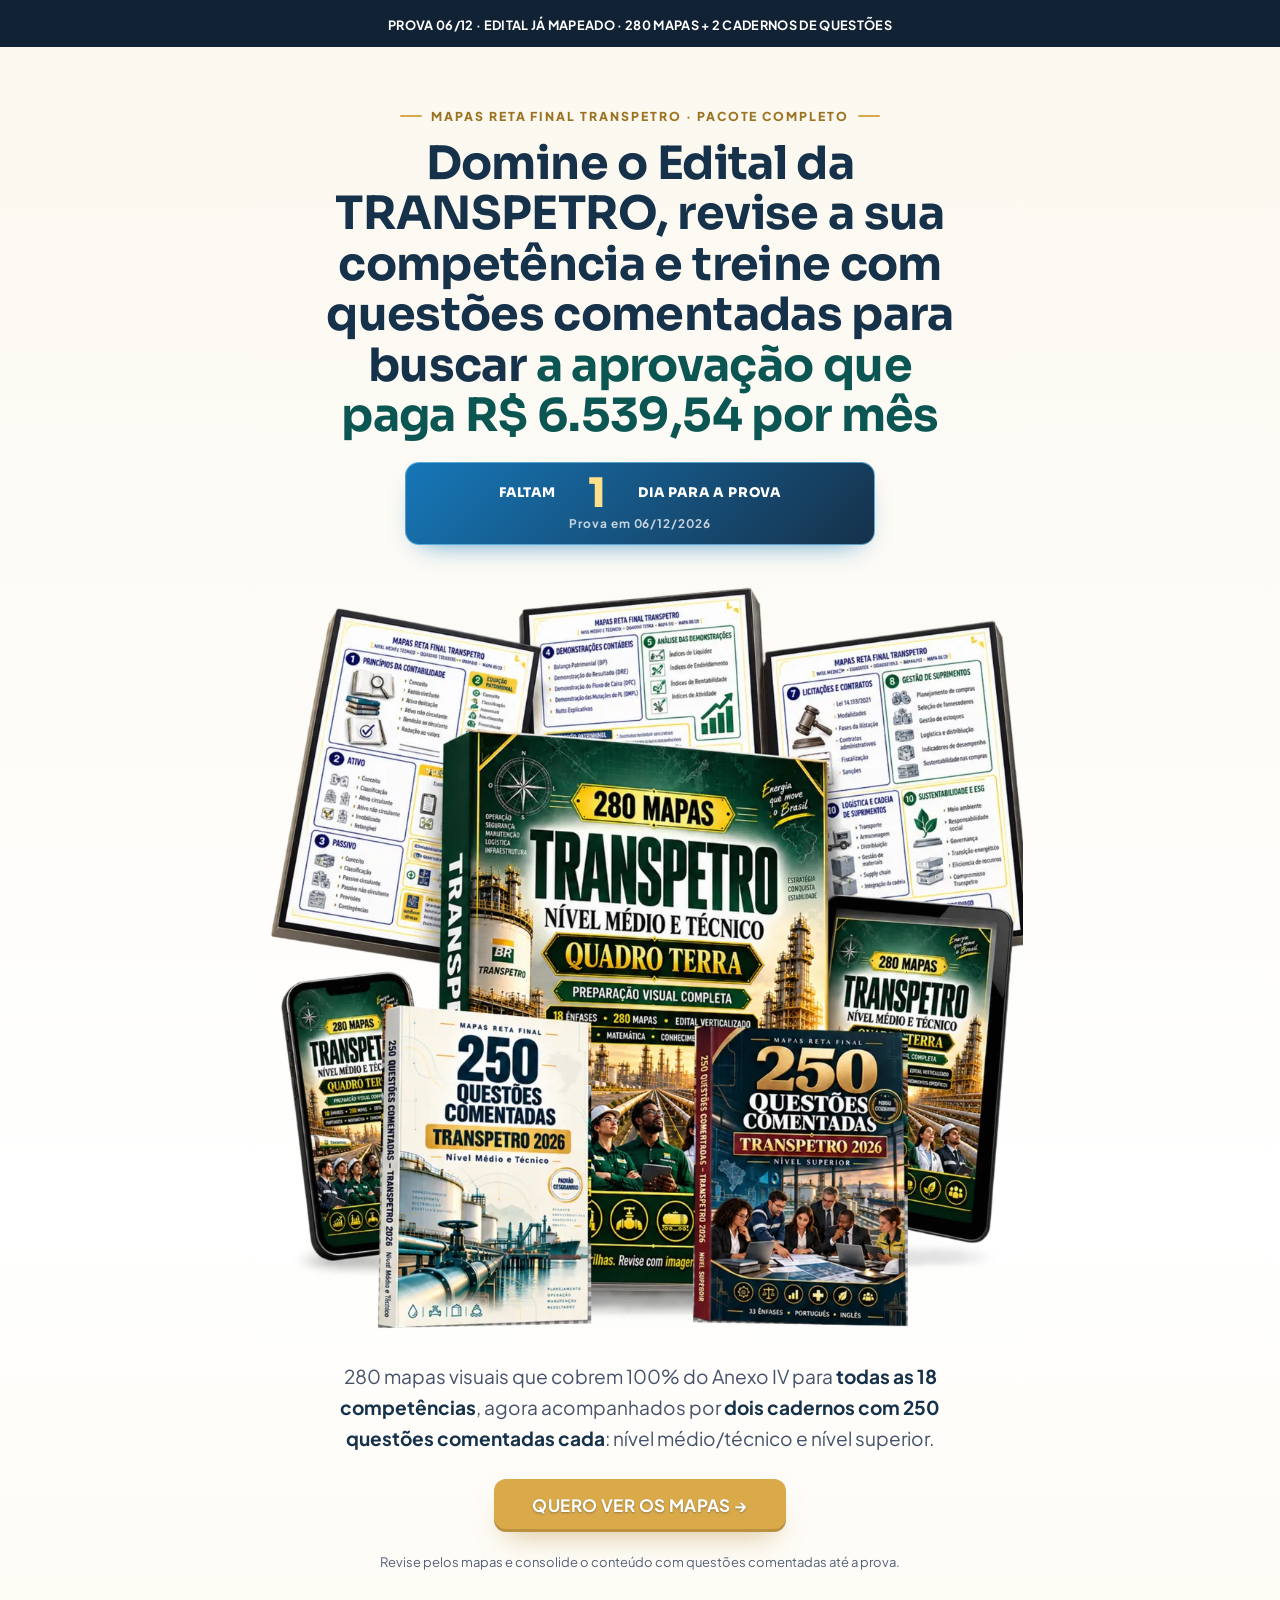
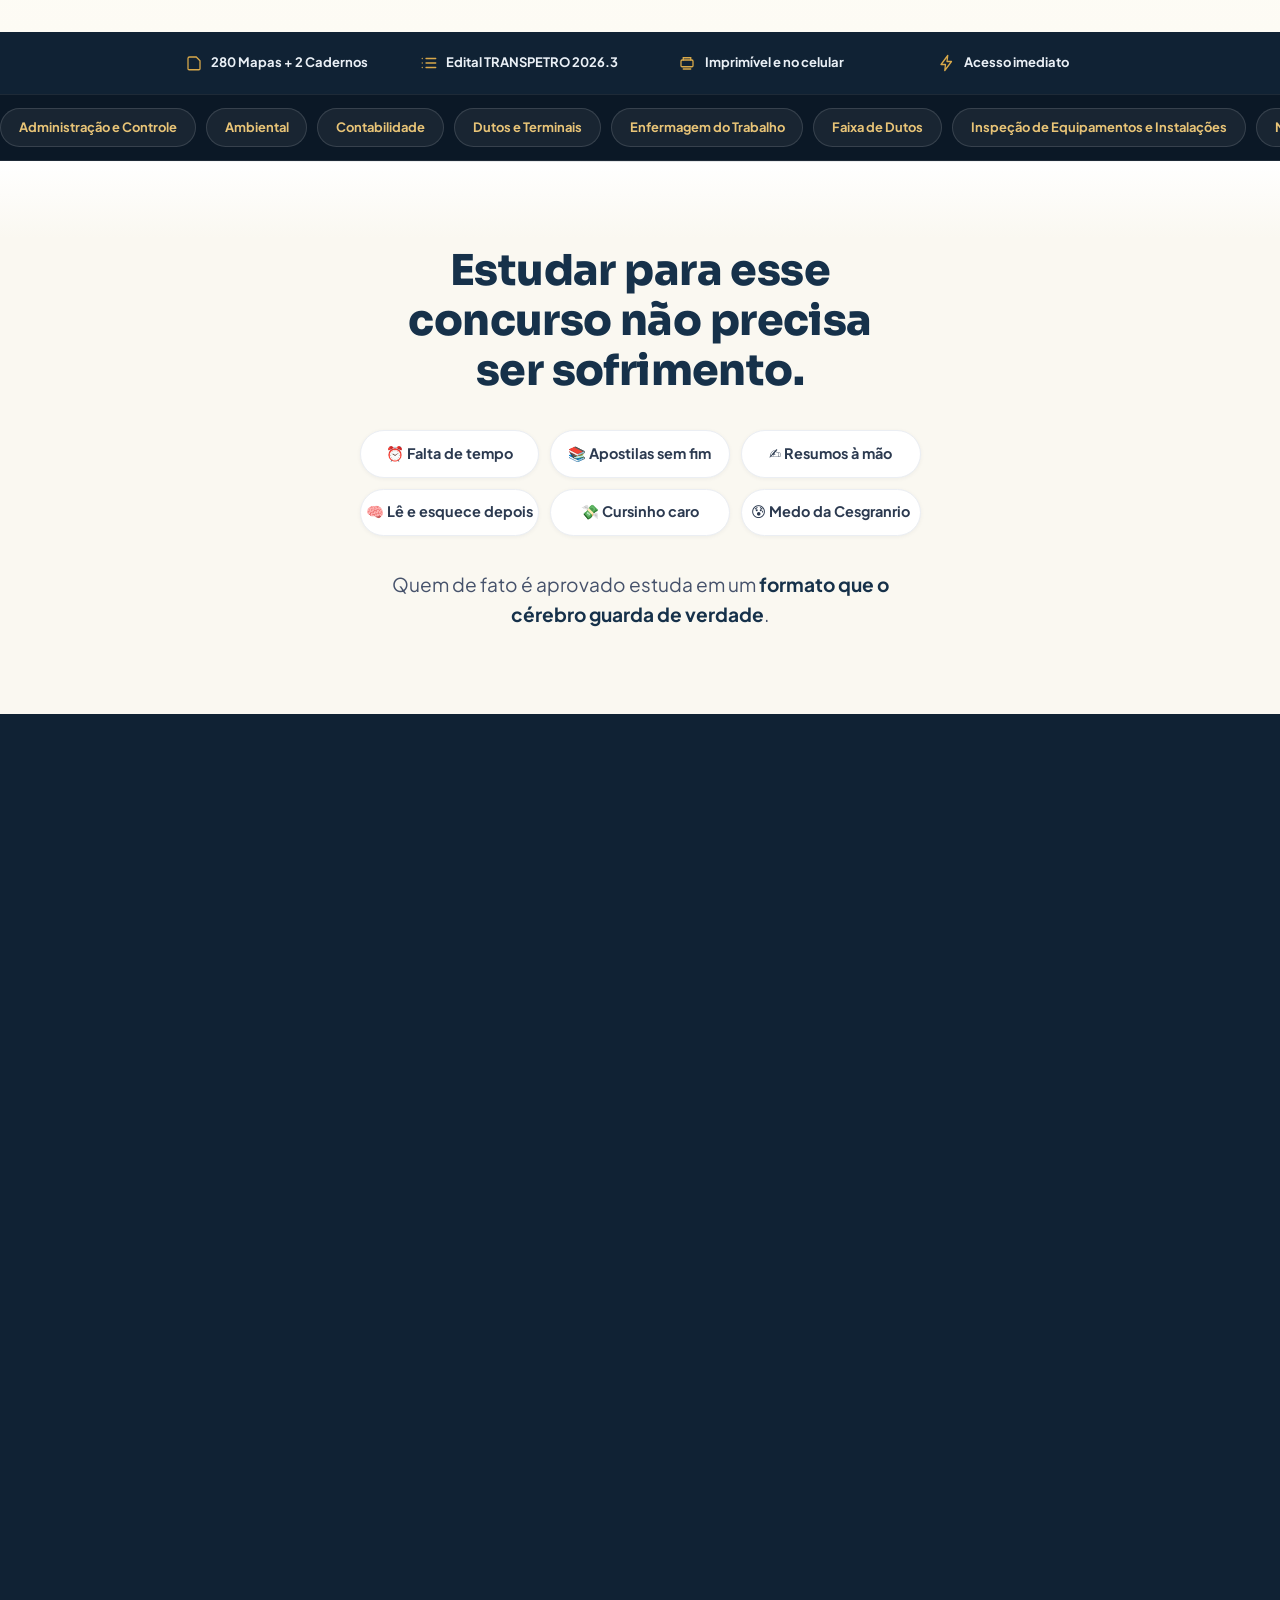
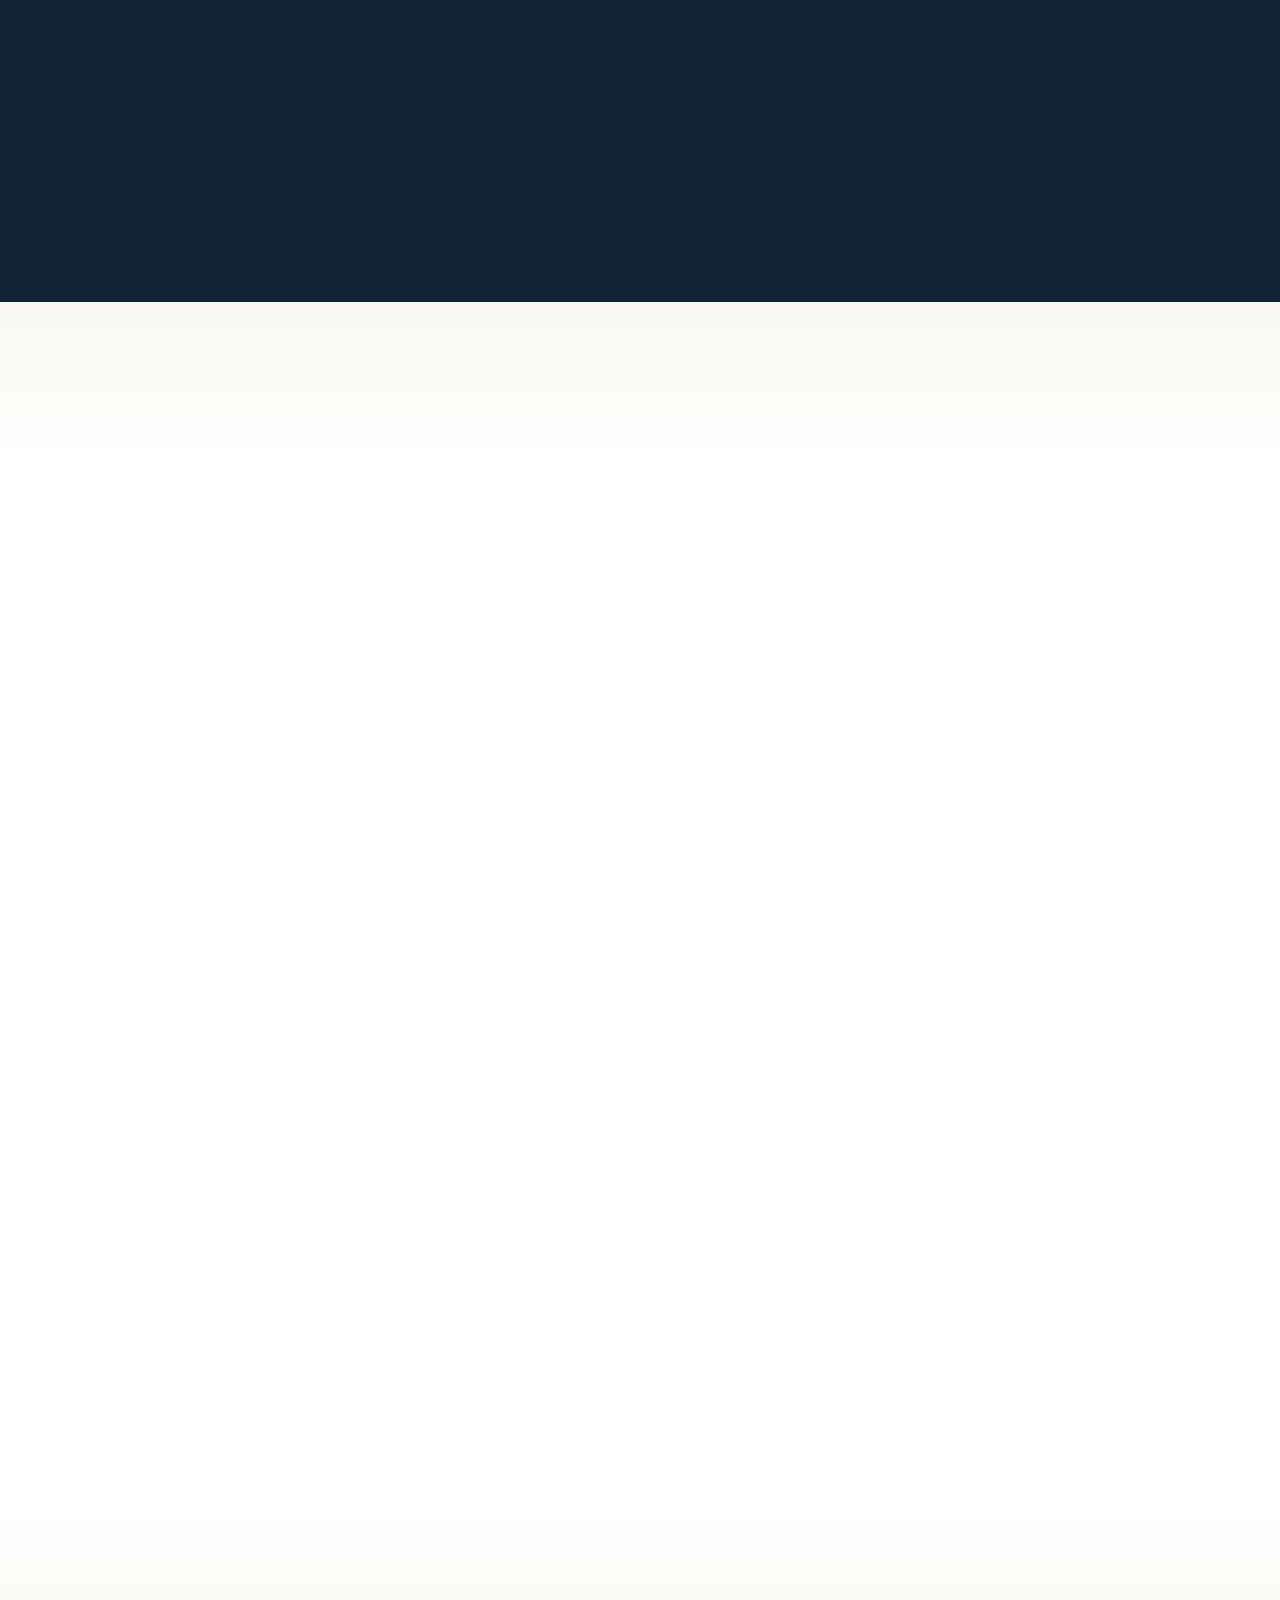
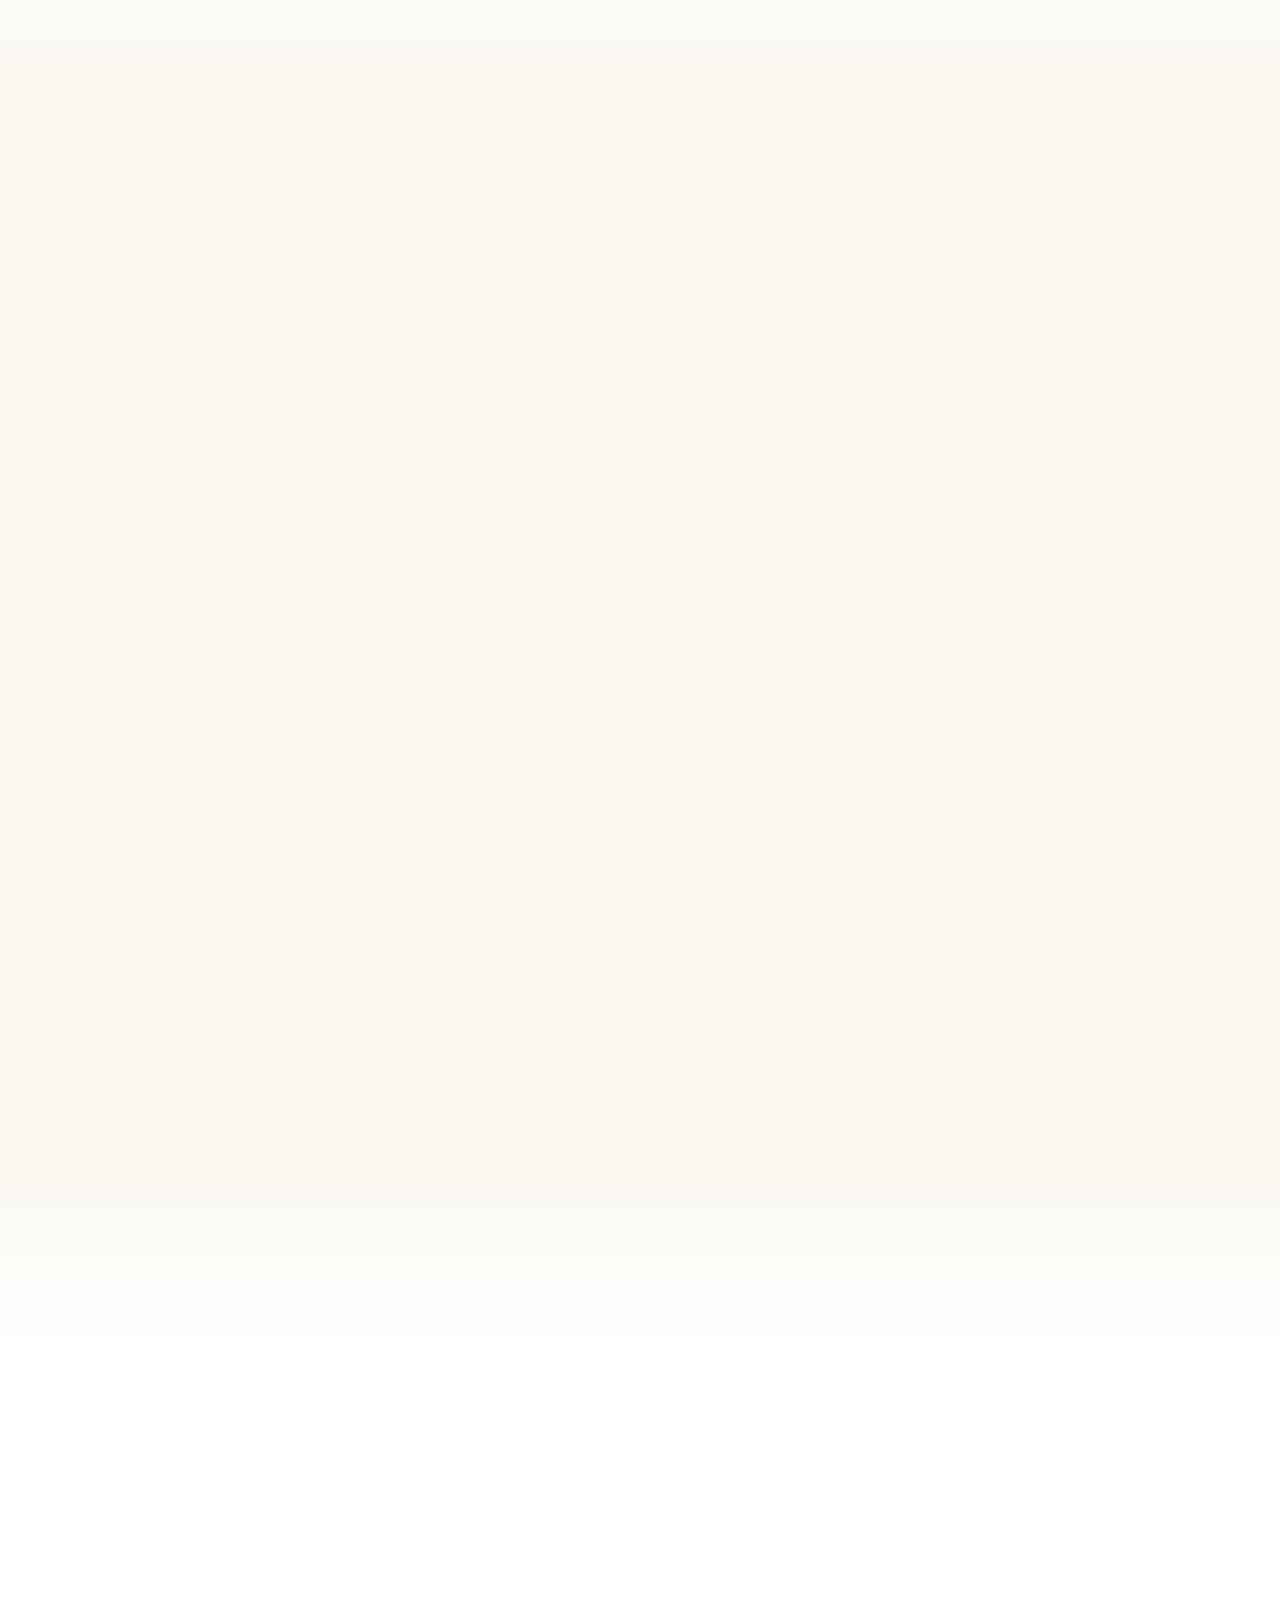
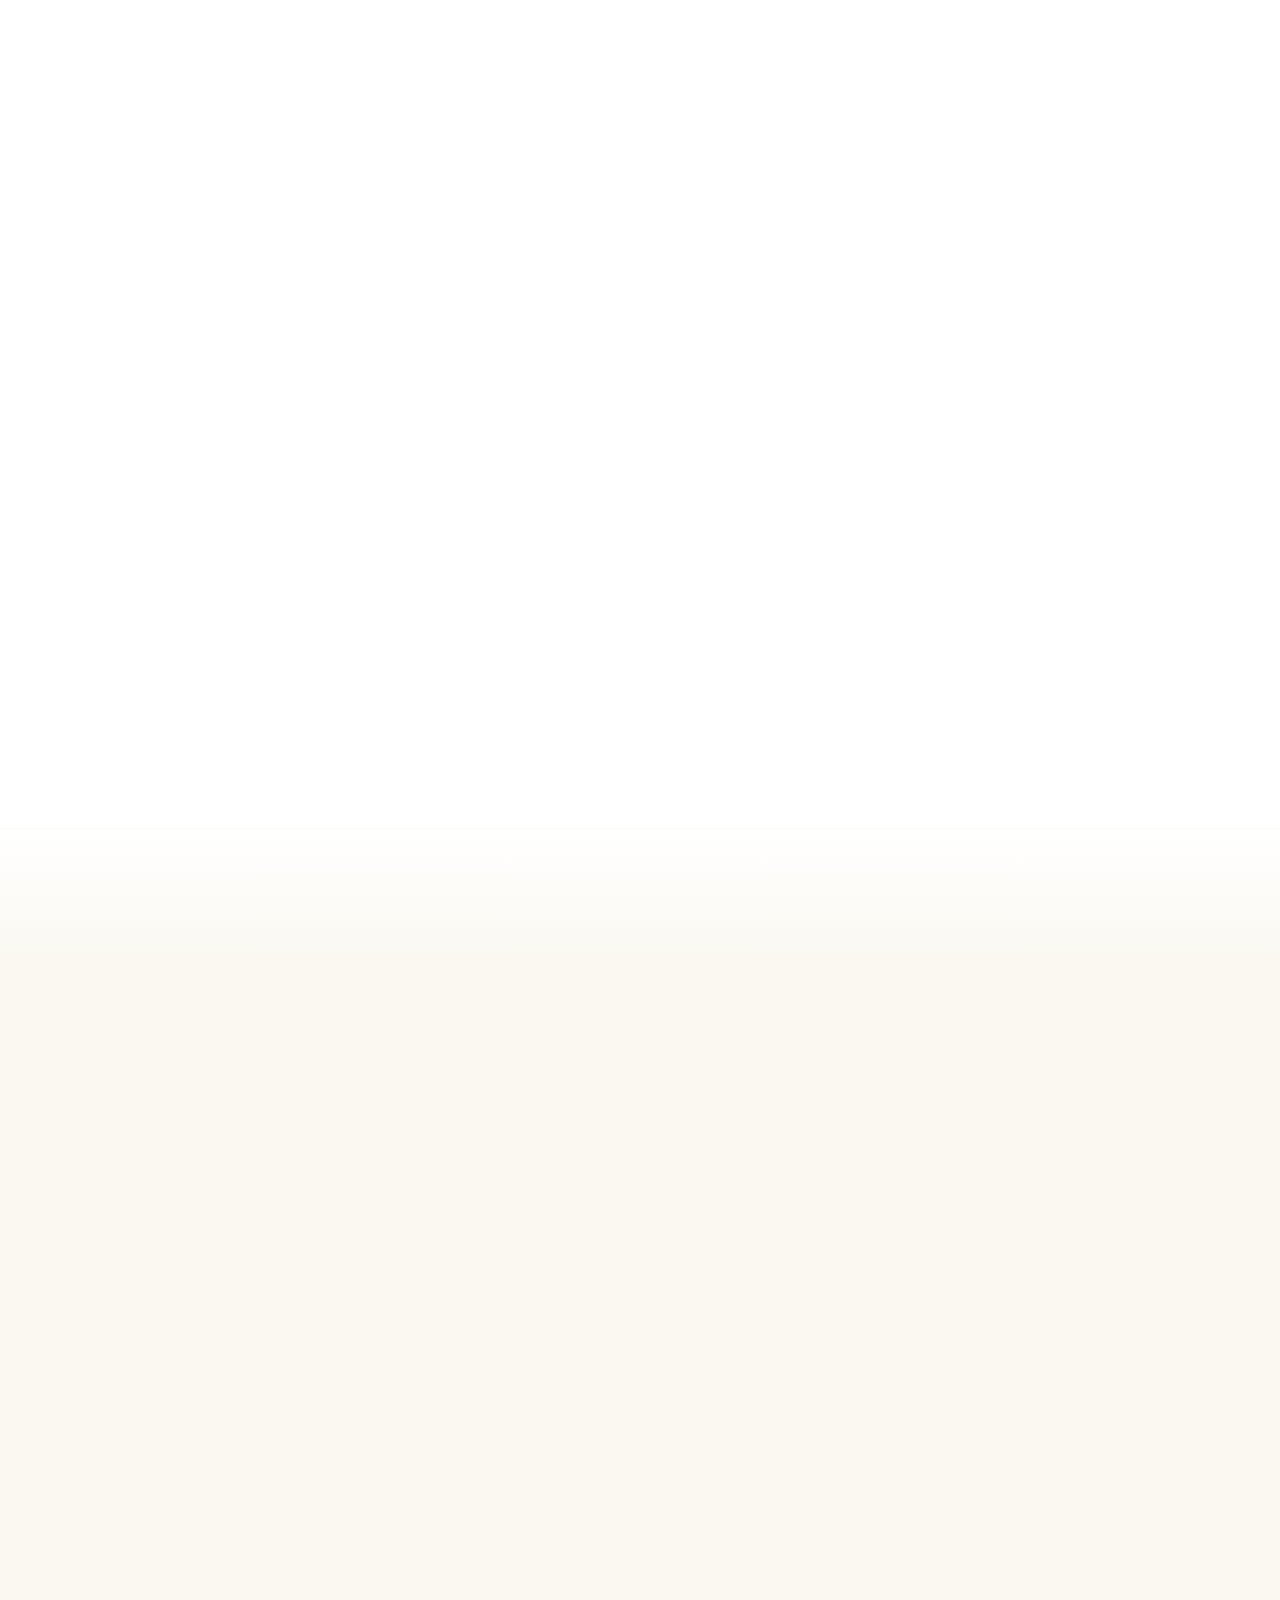
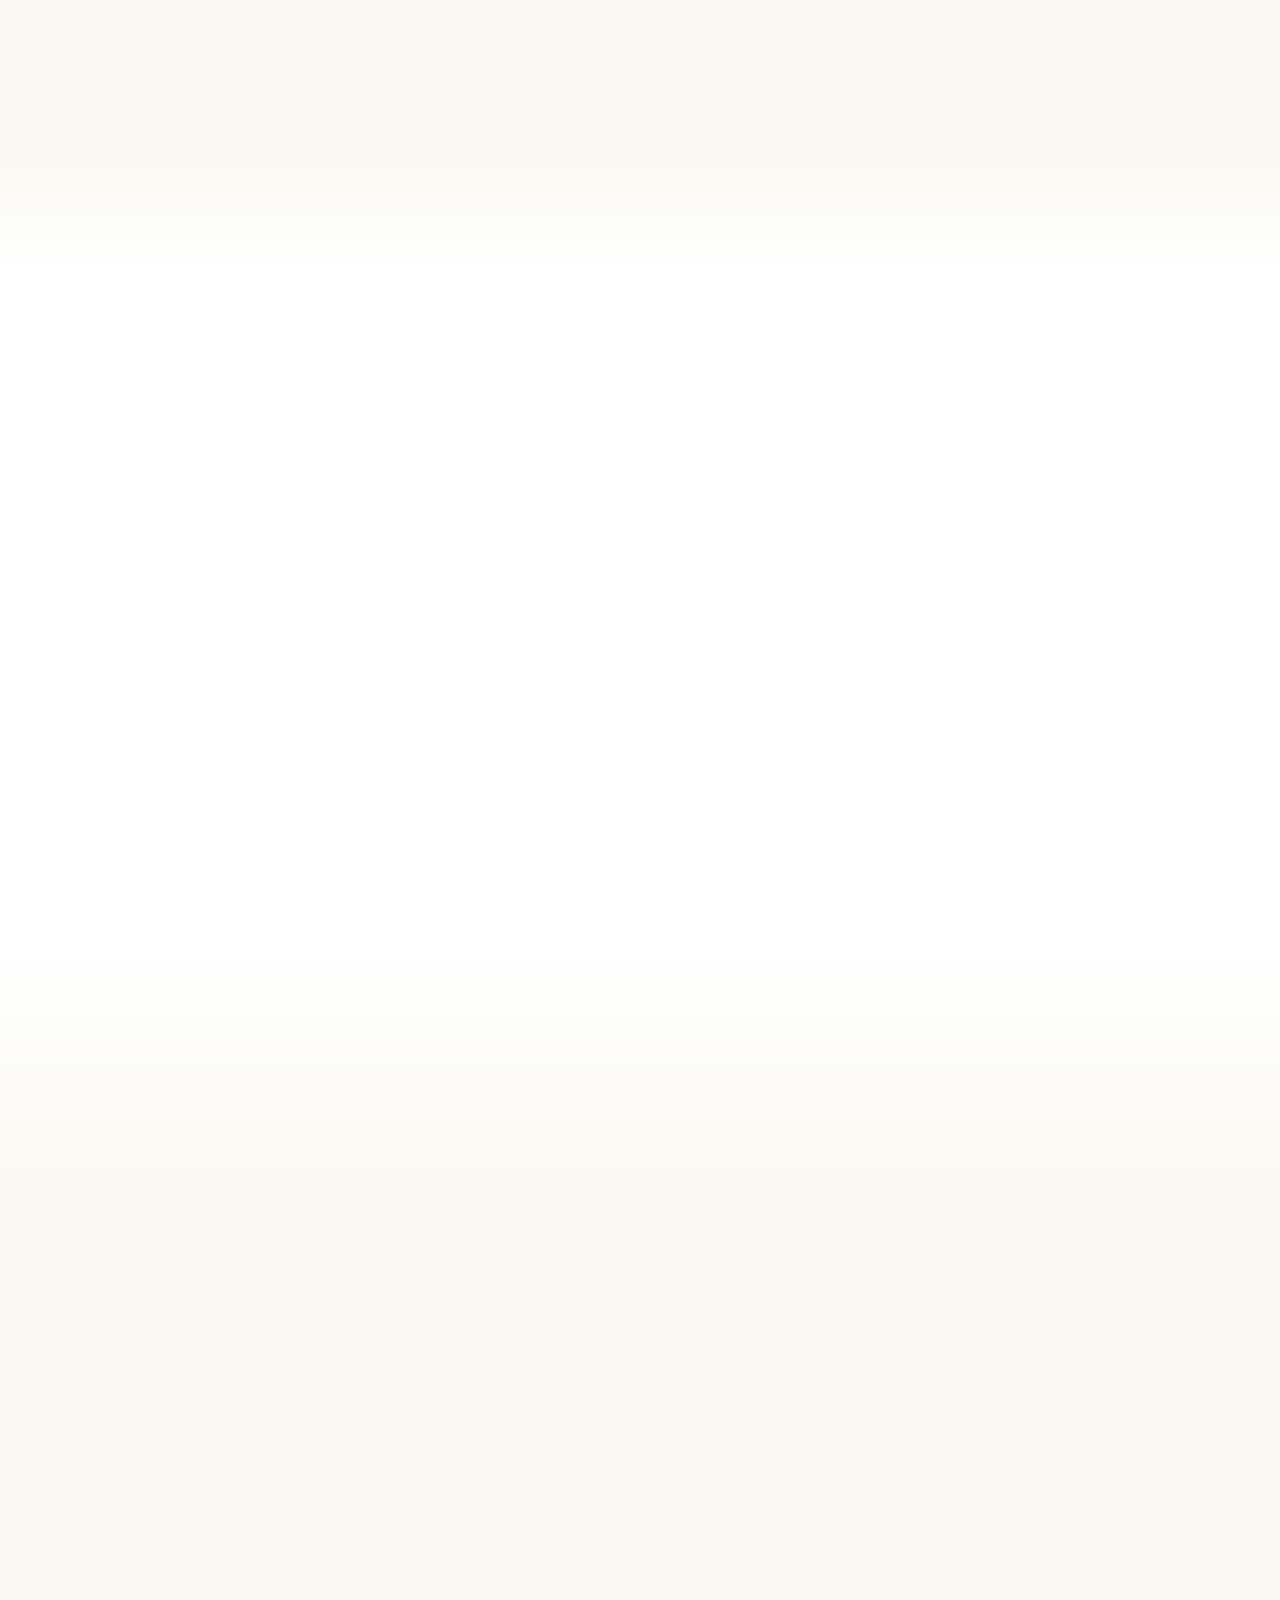
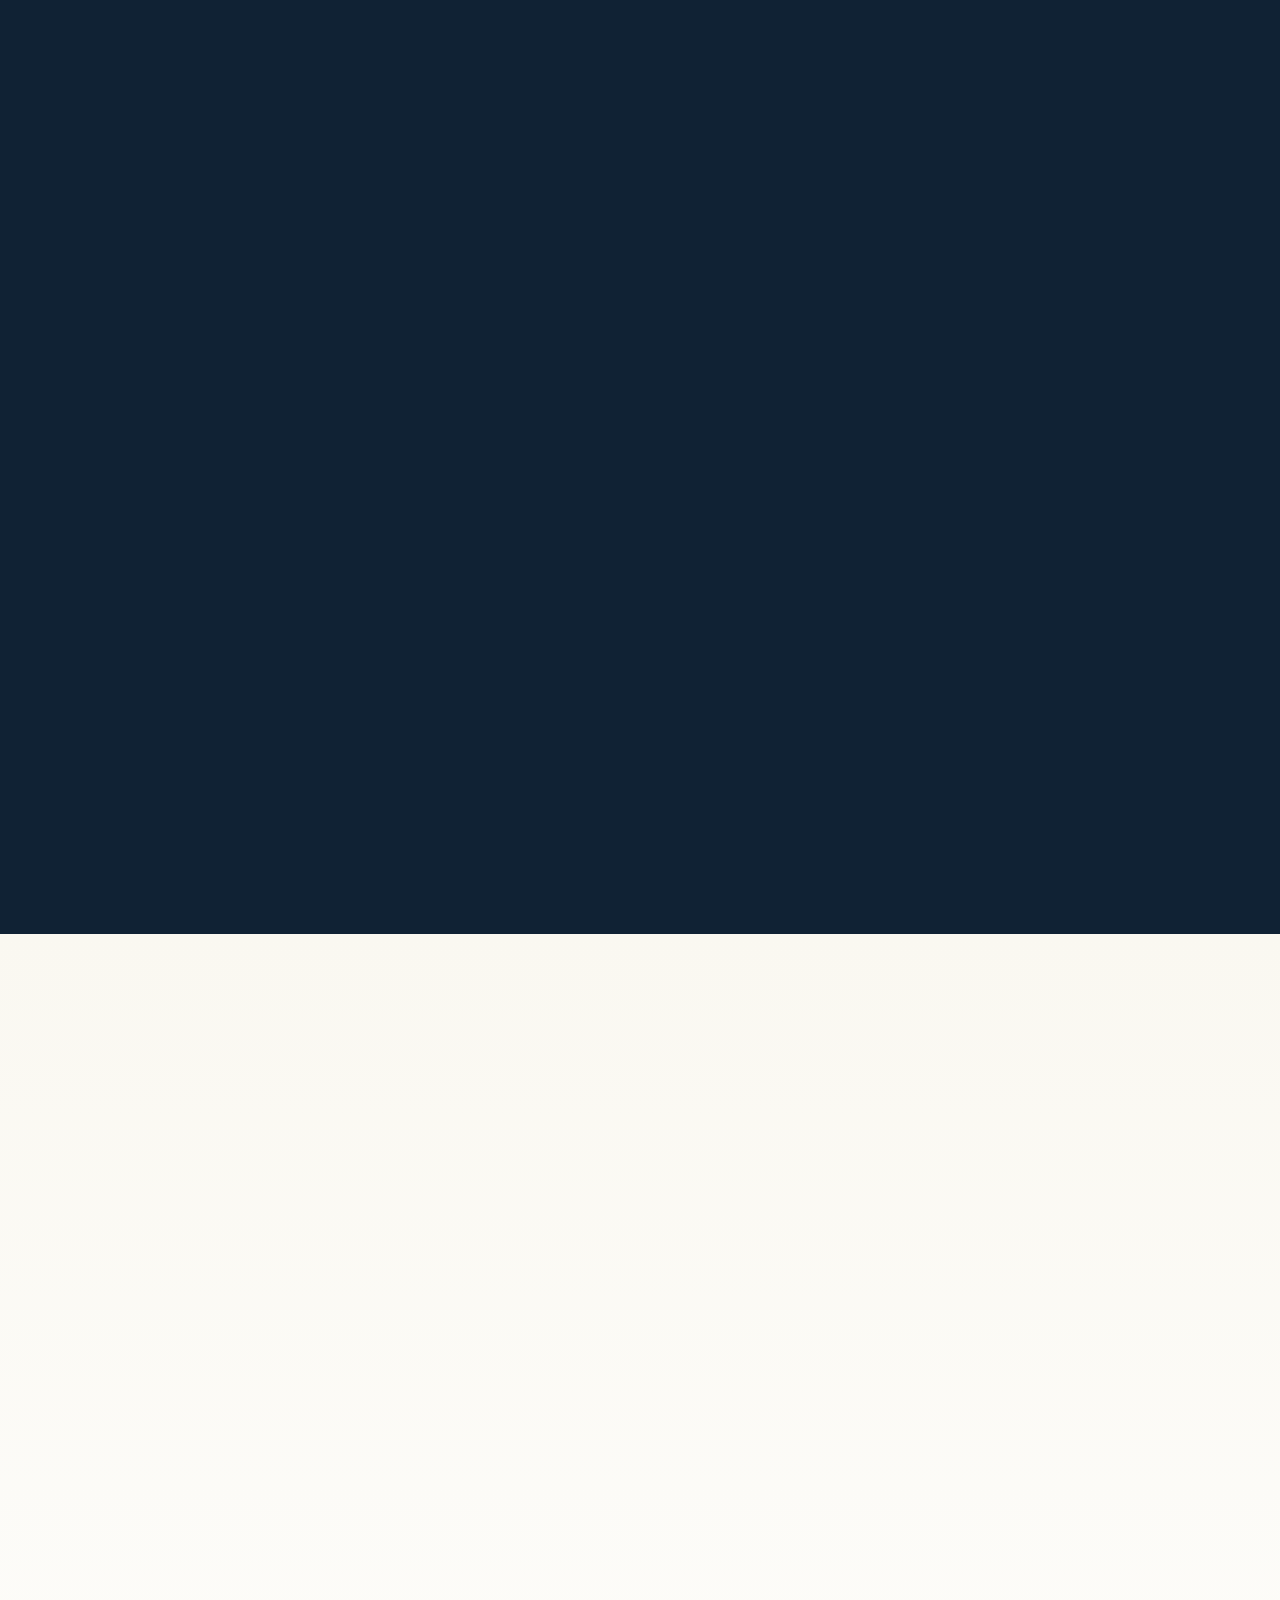
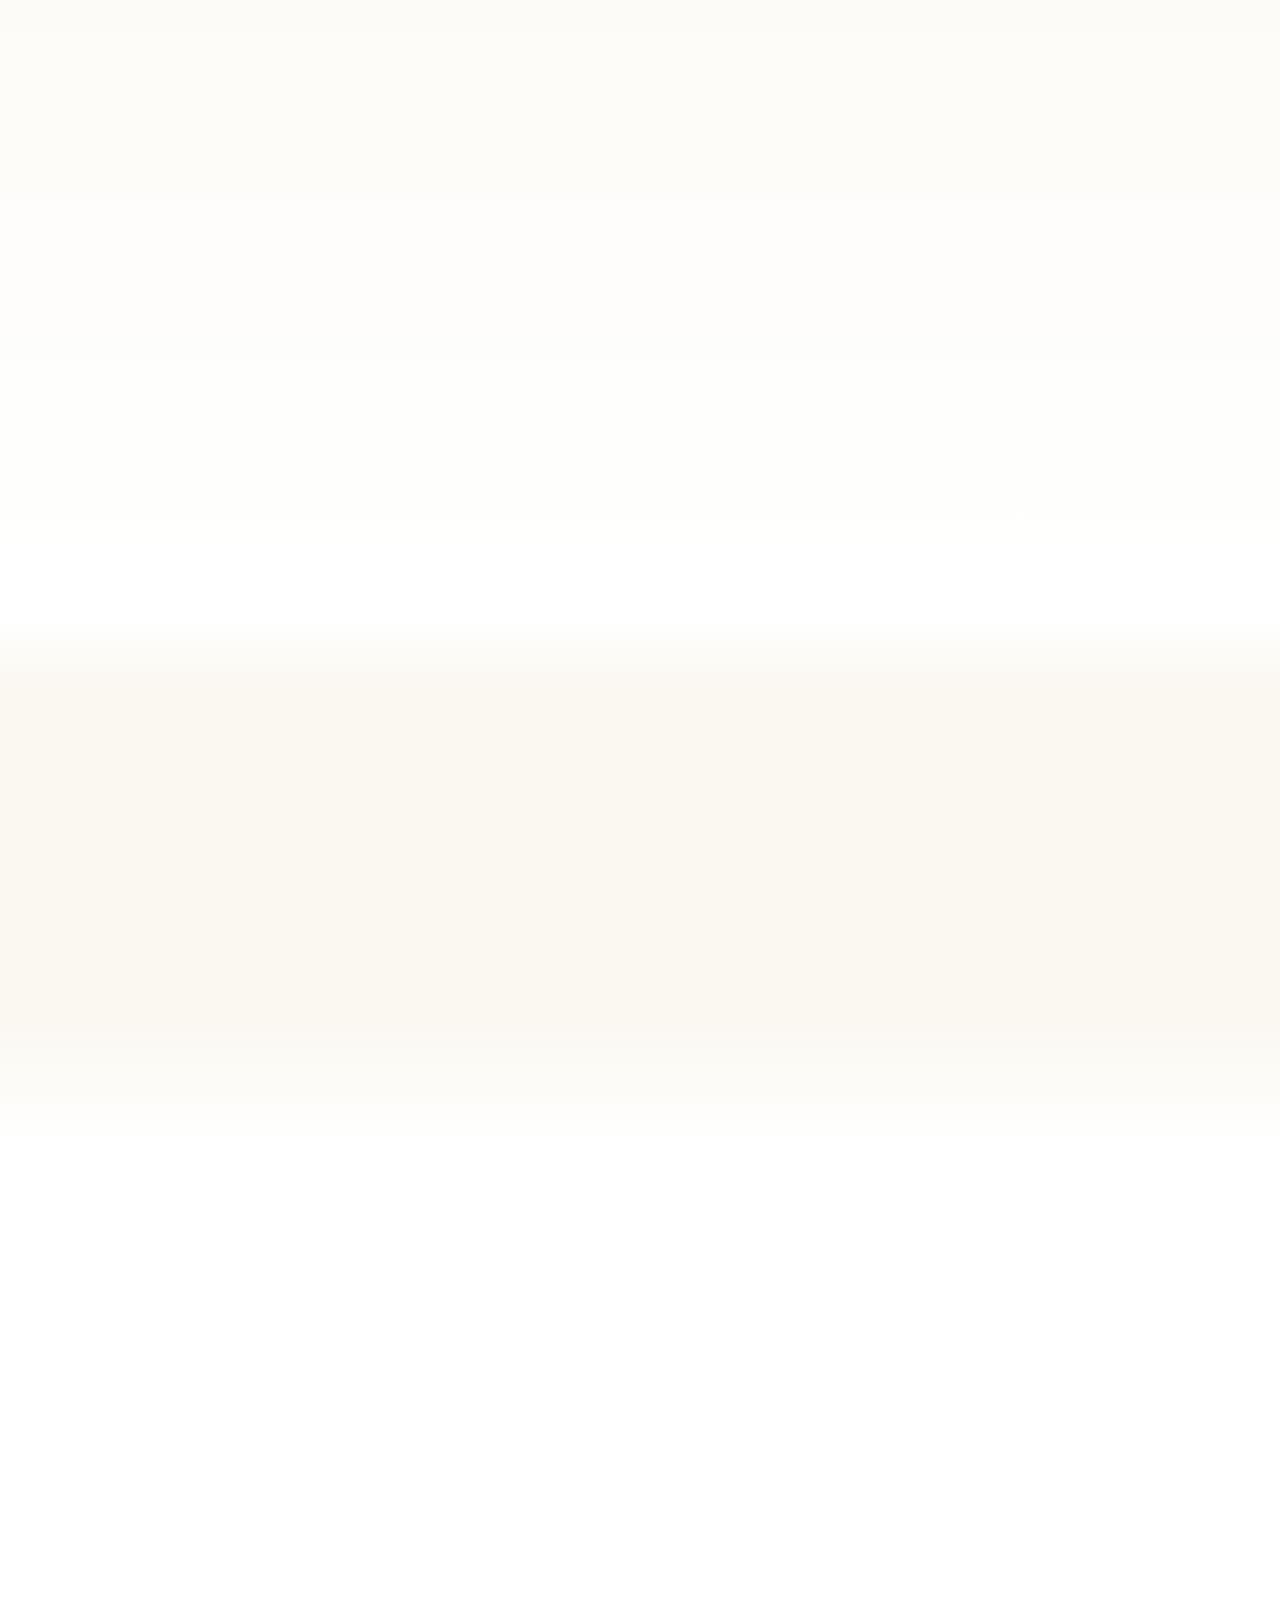
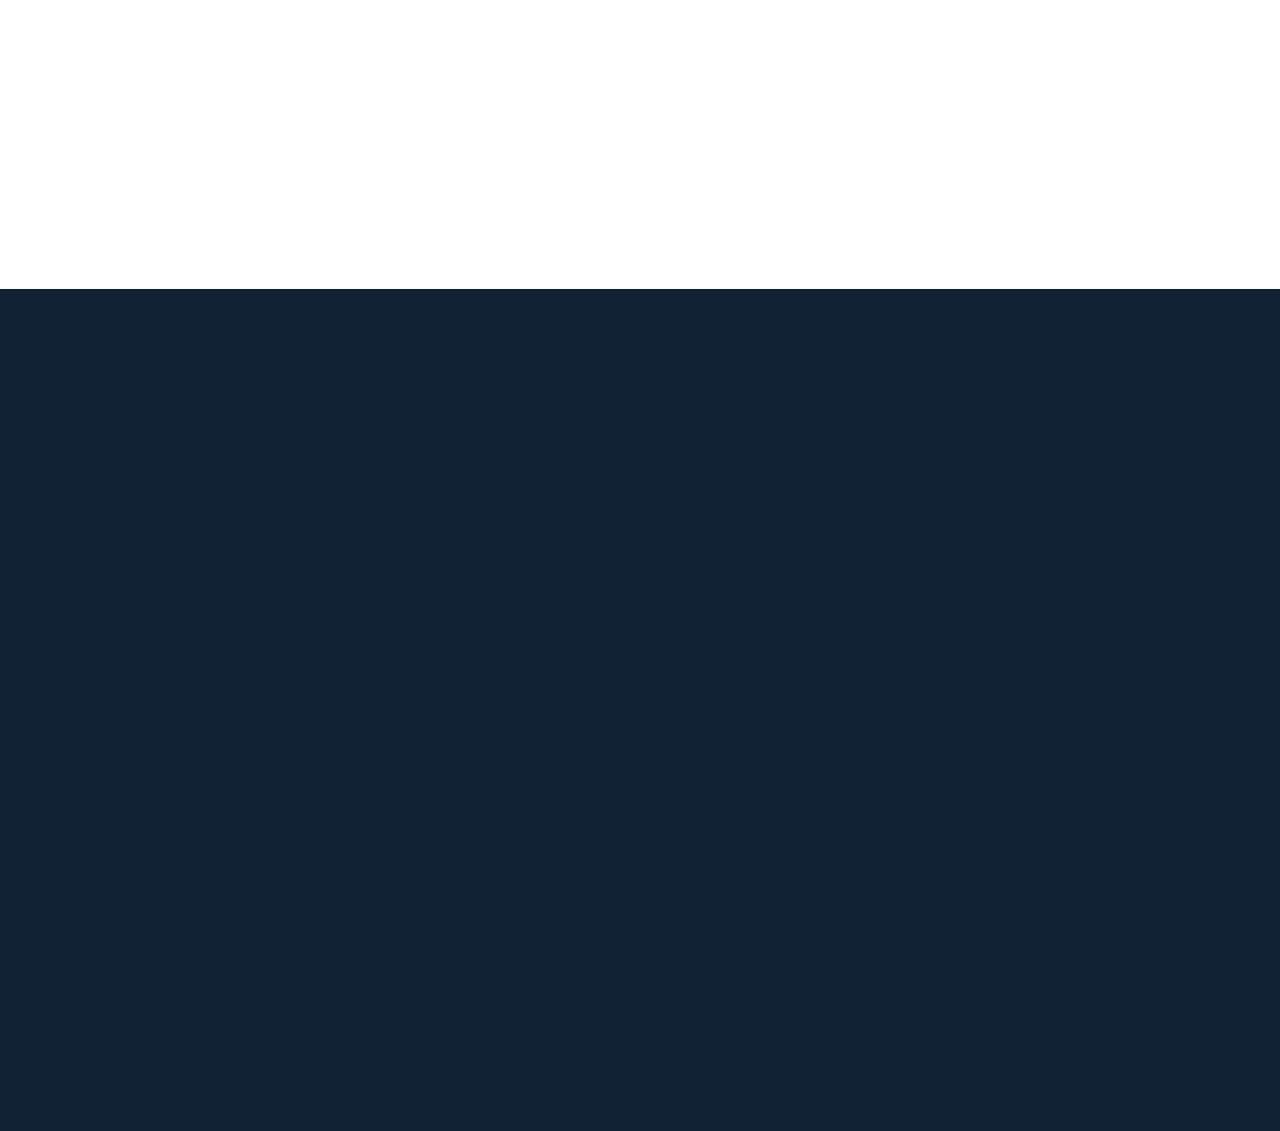
==== index.html @ 345df6c4 "Simplifica area de ofertas" ====
<!DOCTYPE html>
<html lang="pt-BR" class="scroll-smooth">
<head>
<!-- Meta Pixel Code -->
<script>
!function(f,b,e,v,n,t,s)
{if(f.fbq)return;n=f.fbq=function(){n.callMethod?
n.callMethod.apply(n,arguments):n.queue.push(arguments)};
if(!f._fbq)f._fbq=n;n.push=n;n.loaded=!0;n.version='2.0';
n.queue=[];t=b.createElement(e);t.async=!0;
t.src=v;s=b.getElementsByTagName(e)[0];
s.parentNode.insertBefore(t,s)}(window, document,'script',
'https://connect.facebook.net/en_US/fbevents.js');
fbq('init', '4555996237989507');
fbq('track', 'PageView');
</script>
<noscript><img height="1" width="1" style="display:none"
src="https://www.facebook.com/tr?id=4555996237989507&ev=PageView&noscript=1"
/></noscript>
<!-- End Meta Pixel Code -->
<meta charset="UTF-8">
<meta name="viewport" content="width=device-width, initial-scale=1.0">
<title>Mapas Reta Final Transpetro 2026.3 | Pacote Completo · 280 Mapas Visuais</title>
<meta name="description" content="280 mapas visuais e dois cadernos com 250 questões comentadas para a preparação TRANSPETRO 2026 — todas as competências, nível médio/técnico e superior, num acesso só.">
<meta name="theme-color" content="#102234">
<link rel="preload" as="image" href="hero-geral-cadernos-1050.webp" imagesrcset="hero-geral-cadernos-480.webp 480w, hero-geral-cadernos-700.webp 700w, hero-geral-cadernos-1050.webp 1050w, hero-geral-cadernos-1254.webp 1254w" imagesizes="(max-width:639px) 384px, (max-width:1023px) 576px, 768px" type="image/webp" fetchpriority="high">
<link rel="stylesheet" href="styles.css">
<link rel="preconnect" href="https://fonts.googleapis.com">
<link rel="preconnect" href="https://fonts.gstatic.com" crossorigin>
<link rel="preload" as="style" href="https://fonts.googleapis.com/css2?family=Sora:wght@600;700;800&family=Plus+Jakarta+Sans:wght@400;500;600;700;800&display=swap">
<link href="https://fonts.googleapis.com/css2?family=Sora:wght@600;700;800&family=Plus+Jakarta+Sans:wght@400;500;600;700;800&display=swap" rel="stylesheet" media="print" onload="this.media='all'">
<noscript><link href="https://fonts.googleapis.com/css2?family=Sora:wght@600;700;800&family=Plus+Jakarta+Sans:wght@400;500;600;700;800&display=swap" rel="stylesheet"></noscript>
<style>
html{ font-size:17px; }
html,body{ background:#FAF8F1; color:#102234; overflow-x:hidden; max-width:100%; }
body{ font-family:'Plus Jakarta Sans',system-ui,sans-serif; -webkit-font-smoothing:antialiased; background-image:radial-gradient(rgba(15,19,34,.025) 1px,transparent 1px); background-size:4px 4px; }
h1,h2,h3{ font-family:'Sora',system-ui,sans-serif; letter-spacing:-0.014em; font-weight:700; color:#16314A; }
body h1{ font-weight:700; }
body h2{ font-weight:800; font-size:1.7rem; line-height:1.18; color:#16314A; }
@media(min-width:640px){ body h2{ font-size:2.05rem; } }
@media(min-width:768px){ body h2{ font-size:2.5rem; } }
body h3{ font-size:clamp(1.2rem,2.1vw,1.4rem); line-height:1.2; }
.balance{ text-wrap:balance; }
.accent{ color:#0B5652; }
section{ position:relative; }
.divtop{ position:absolute; top:0; left:0; right:0; height:1px; background:linear-gradient(90deg,transparent,rgba(16,34,52,.12),transparent); }
.gold-rule{ height:3px; width:60px; background:linear-gradient(90deg,#D9A94A,transparent); border-radius:3px; margin:14px auto 0; }
.eyebrow{ display:inline-flex; align-items:center; gap:.5rem; font-size:.72rem; font-weight:800; letter-spacing:.16em; text-transform:uppercase; color:#9C7322; }
.eyebrow::before{ content:""; width:22px; height:2px; background:#D9A94A; border-radius:2px; }
.eyebrow.center::after{ content:""; width:22px; height:2px; background:#D9A94A; border-radius:2px; }
.eyebrow.claro{ color:#E8C477; }
.eyebrow.claro::before,.eyebrow.claro::after{ background:#E8C477; }
.mech{ display:inline-flex; align-items:center; gap:.45rem; background:#FAF4E4; color:#9C7322; font-weight:700; border-radius:999px; padding:7px 15px; font-size:.82rem; }
.dark-sec{ background:#102234; color:#EAF0F6; }
.dark-sec .eyebrow{ color:#E8C477; }
.compare-wrap{ position:relative; max-width:420px; margin:0 auto; }
.compare-inner{ --pos:42%; position:relative; width:100%; aspect-ratio:2/3; border-radius:20px; overflow:hidden; box-shadow:0 18px 44px -20px rgba(16,34,52,.35); user-select:none; touch-action:none; cursor:ew-resize; background:#EFEADB; }
.compare-img{ position:absolute; inset:0; width:100%; height:100%; object-fit:cover; display:block; -webkit-user-drag:none; }
.compare-before{ clip-path:inset(0 calc(100% - var(--pos)) 0 0); }
.compare-handle{ position:absolute; top:0; bottom:0; left:var(--pos); width:0; pointer-events:none; }
.compare-handle::before{ content:""; position:absolute; top:0; bottom:0; left:0; width:3px; margin-left:-1.5px; background:#fff; box-shadow:0 0 0 1px rgba(16,34,52,.15); }
.compare-handle-btn{ position:absolute; top:50%; left:0; transform:translate(-50%,-50%); width:46px; height:46px; border-radius:999px; background:#fff; box-shadow:0 14px 28px -12px rgba(16,34,52,.4); display:flex; align-items:center; justify-content:center; font-size:19px; color:#1C3D5A; }
.compare-badge{ position:absolute; bottom:14px; font-size:10.5px; font-weight:800; text-transform:uppercase; letter-spacing:.08em; padding:6px 13px; border-radius:999px; background:rgba(16,34,52,.82); color:#fff; pointer-events:none; z-index:2; }
.compare-badge-left{ left:14px; } .compare-badge-right{ right:14px; }
.btn{ display:inline-flex; align-items:center; justify-content:center; gap:.55rem; font-family:'Plus Jakarta Sans',sans-serif; font-weight:700; padding:1.05rem 1.9rem; border-radius:12px; line-height:1.1; transition:.16s cubic-bezier(.2,.8,.2,1); white-space:normal; cursor:pointer; text-align:center; }
.btn-teal{ background:#0F6E6A; color:#fff; border:0; box-shadow:0 14px 28px -12px rgba(15,110,106,.5), inset 0 -3px 0 rgba(0,0,0,.16); }
.btn-teal:hover{ transform:translateY(-2px); filter:brightness(1.06); } .btn-teal:active{ transform:translateY(1px); }
.btn-gold{ background:#D9A94A; color:#16314A; border:0; box-shadow:0 14px 28px -12px rgba(184,142,60,.55), inset 0 -3px 0 rgba(0,0,0,.14); }
.btn-gold:hover{ transform:translateY(-2px); filter:brightness(1.04); } .btn-gold:active{ transform:translateY(1px); }
.card{ background:#fff; border:1px solid #EBEEF3; border-radius:18px; box-shadow:0 1px 3px rgba(16,34,52,.04); transition:.25s; }
.card:hover{ border-color:#D5DAE3; box-shadow:0 16px 38px -20px rgba(16,34,52,.22); transform:translateY(-2px); }
.chk{ display:flex; gap:.7rem; align-items:flex-start; } .chk svg{ flex:0 0 auto; margin-top:.18rem; color:#0B5652; }
.chk-dark svg{ color:#8FCDA8; }
@media(min-width:640px){ .hero-bullets>li{ background:#fff; border:1px solid #EBEEF3; border-radius:999px; padding:.55rem 1.05rem; box-shadow:0 1px 2px rgba(16,34,52,.04),0 8px 22px -10px rgba(16,34,52,.14); align-items:center; font-weight:600; } .hero-bullets>li svg{ margin-top:0; } }
.mapimg{ width:100%; height:auto; border-radius:14px; box-shadow:0 18px 40px -22px rgba(16,34,52,.4); display:block; }
.blob{ position:absolute; border-radius:9999px; filter:blur(60px); pointer-events:none; }
.ph{ display:flex; flex-direction:column; align-items:center; justify-content:center; gap:.3rem; text-align:center; width:100%; height:100%; min-height:100%; background:repeating-linear-gradient(45deg,#EFEADB 0,#EFEADB 11px,#E8E1CE 11px,#E8E1CE 22px); color:#0B5652; padding:.75rem; border-radius:inherit; }
.ph svg{ width:26px; height:26px; opacity:.5; } .ph .lab{ font-family:'Sora',sans-serif; font-weight:700; font-size:.7rem; letter-spacing:.06em; text-transform:uppercase; line-height:1.3; }
.carousel{ display:flex; gap:16px; overflow-x:auto; scroll-snap-type:x mandatory; padding:6px 2px 14px; scroll-behavior:smooth; scrollbar-width:none; -ms-overflow-style:none; cursor:grab; user-select:none; }
.carousel::-webkit-scrollbar{ display:none; }
.carousel.dragging{ cursor:grabbing; scroll-behavior:auto; }
.carousel.marquee{ scroll-snap-type:none; scroll-behavior:auto; }
.carousel .slide{ scroll-snap-align:center; flex:0 0 80%; }
@media(min-width:760px){ .carousel .slide{ flex:0 0 40%; } } @media(min-width:1100px){ .carousel .slide{ flex:0 0 30%; } }
.carbtn{ position:absolute; top:42%; width:44px; height:44px; border-radius:999px; background:#fff; border:1px solid rgba(16,34,52,.12); box-shadow:0 8px 20px -10px rgba(16,34,52,.3); cursor:pointer; font-size:20px; color:#1C3D5A; display:none; align-items:center; justify-content:center; z-index:2; }
@media(min-width:760px){ .carbtn{ display:flex; } } .carbtn.prev{left:-12px;} .carbtn.next{right:-12px;}
.faq-content{ max-height:0; overflow:hidden; transition:max-height .35s ease; }
.reveal{ opacity:0; transform:translateY(22px); transition:opacity .7s cubic-bezier(.16,1,.3,1), transform .7s cubic-bezier(.16,1,.3,1); }
.reveal.active{ opacity:1; transform:none; }
.reveal[data-d="1"]{ transition-delay:.08s; } .reveal[data-d="2"]{ transition-delay:.16s; }
img{ -webkit-user-drag:none; user-select:none; }
*{ -webkit-tap-highlight-color:transparent; }
::selection{ background:#0F6E6A; color:#fff; }
body h1, body h2, body h3{ text-wrap:balance; }
a:focus-visible, button:focus-visible, summary:focus-visible{ outline:2px solid #0F6E6A; outline-offset:3px; border-radius:8px; }
.chip{ display:flex; align-items:center; justify-content:center; gap:.5rem; background:#fff; border:1px solid #EBEEF3; border-radius:999px; padding:.7rem .9rem; font-size:.85rem; font-weight:700; color:#2C3A50; box-shadow:0 1px 4px rgba(16,34,52,.05); white-space:nowrap; }
.perfil{ display:flex; gap:.7rem; align-items:flex-start; padding:.6rem 0; }
.perfil .ic{ flex:0 0 auto; width:26px; height:26px; border-radius:999px; background:#0F6E6A; color:#fff; display:flex; align-items:center; justify-content:center; font-size:13px; font-weight:800; margin-top:.1rem; }
.stack-item{ display:flex; align-items:baseline; justify-content:space-between; gap:1rem; padding:.55rem 0; border-bottom:1px dashed rgba(255,255,255,.14); font-size:.92rem; }
.stack-item:last-child{ border-bottom:0; }
.seal{ display:inline-flex; align-items:center; gap:.4rem; font-size:.78rem; font-weight:700; color:#EAF0F6; background:rgba(255,255,255,.08); border:1px solid rgba(255,255,255,.14); border-radius:999px; padding:.45rem .85rem; }
.step-ico{ width:44px; height:44px; border-radius:12px; background:#0F6E6A; color:#fff; display:flex; align-items:center; justify-content:center; flex:0 0 auto; font-weight:800; }
.comp-marquee-wrap{ background:#0B1826; border-top:1px solid rgba(255,255,255,.08); border-bottom:1px solid rgba(255,255,255,.08); overflow:hidden; padding:13px 0; }
.comp-marquee-track{ display:flex; gap:10px; width:max-content; animation:comp-scroll 42s linear infinite; }
.comp-marquee-wrap:hover .comp-marquee-track{ animation-play-state:paused; }
.comp-marquee-slot{ width:100vw; margin-left:calc(50% - 50vw); }
.comp-pill{ display:inline-flex; align-items:center; gap:.4rem; background:rgba(255,255,255,.06); border:1px solid rgba(255,255,255,.13); color:#E8C477; font-size:.76rem; font-weight:700; padding:.5rem 1.05rem; border-radius:999px; white-space:nowrap; }
.countdown-box{ display:inline-flex; align-items:center; justify-content:center; flex-wrap:wrap; gap:.35rem .6rem; padding:.7rem 1rem; border:1px solid rgba(114,199,242,.7); border-radius:14px; background:linear-gradient(135deg,#1677B8 0%,#16314A 100%); color:#fff; box-shadow:0 12px 28px -16px rgba(22,119,184,.85); font-family:'Sora',system-ui,sans-serif; }
.countdown-box strong{ min-width:2ch; color:#FFE08A; font-size:clamp(1.75rem,5vw,2.4rem); line-height:.9; font-weight:800; }
.countdown-box span{ font-size:.78rem; line-height:1.15; font-weight:800; letter-spacing:.06em; text-transform:uppercase; }
.countdown-box small{ flex-basis:100%; color:rgba(255,255,255,.75); font:700 .7rem/1.2 'Plus Jakarta Sans',sans-serif; letter-spacing:.08em; }
@keyframes comp-scroll{ from{ transform:translateX(0); } to{ transform:translateX(-50%); } }
@media (prefers-reduced-motion: reduce){ .reveal{ opacity:1 !important; transform:none !important; transition:none !important; } html{ scroll-behavior:auto !important; } *{ animation-duration:.01ms !important; animation-iteration-count:1 !important; } }
@supports (content-visibility:auto){
  body>section:nth-of-type(n+3),body>footer{ content-visibility:auto; contain-intrinsic-size:auto 800px; }
}
</style>
</head>
<body class="antialiased">

  <!-- URGÊNCIA -->
  <div class="bg-navy-900 text-white py-2.5 px-4 text-center">
    <div class="inline-flex items-center gap-2 text-[11px] sm:text-xs font-bold tracking-wide uppercase">
      <span>Prova 06/12 · Edital já mapeado · 280 mapas + 2 cadernos de questões</span>
    </div>
  </div>

  <!-- HERO -->
  <section class="pt-8 sm:pt-12 pb-10 sm:pb-14 overflow-hidden" style="background:linear-gradient(180deg,#FBF8EF 0%,#FFFFFF 74%,#FDFBF4 100%);">
    <div class="relative max-w-3xl mx-auto px-4 sm:px-6 text-center">
      <span class="eyebrow center whitespace-nowrap !text-[0.6rem] sm:!text-[0.72rem] !tracking-[0.1em] sm:!tracking-[0.16em]">Mapas Reta Final Transpetro · Pacote Completo</span>
      <h1 class="text-[1.7rem] sm:text-[2.3rem] lg:text-[2.7rem] leading-[1.1] text-ink-800 mt-3 balance max-w-3xl mx-auto">Domine o Edital da TRANSPETRO, revise a sua competência e treine com questões comentadas para buscar <span class="accent">a aprovação que paga R$ 6.539,54 por mês</span></h1>
      <div class="mt-5"><div class="countdown-box" role="timer" aria-live="polite"><span data-countdown-prefix>Faltam</span><strong data-countdown-days>--</strong><span data-countdown-label>dias para a prova</span><small>Prova em 06/12/2026</small></div></div>
      <div class="min-w-0 max-w-sm sm:max-w-xl lg:max-w-3xl mx-auto mt-6"><picture><source type="image/webp" srcset="hero-geral-cadernos-480.webp 480w, hero-geral-cadernos-700.webp 700w, hero-geral-cadernos-1050.webp 1050w, hero-geral-cadernos-1254.webp 1254w" sizes="(max-width:639px) 384px, (max-width:1023px) 576px, 768px"><img src="hero-geral-cadernos-1254.webp" srcset="hero-geral-cadernos-480.webp 480w, hero-geral-cadernos-700.webp 700w, hero-geral-cadernos-1050.webp 1050w, hero-geral-cadernos-1254.webp 1254w" sizes="(max-width:639px) 384px, (max-width:1023px) 576px, 768px" width="1254" height="1254" alt="Pacote Mapas Reta Final Transpetro com 280 mapas e dois cadernos de 250 questões comentadas" class="w-full h-auto" loading="eager" fetchpriority="high" onerror="this.outerHTML='&lt;div class=\'ph rounded-2xl\' style=\'aspect-ratio:1/1\'&gt;&lt;span class=\'lab\'&gt;Mockup do pacote completo&lt;/span&gt;&lt;/div&gt;'"></picture></div>
      <p class="mt-6 text-ink-600 text-[15px] leading-snug sm:text-lg sm:leading-relaxed max-w-xl mx-auto balance">280 mapas visuais que cobrem 100% do Anexo IV para <strong class="text-ink-800">todas as 18 competências</strong>, agora acompanhados por <strong class="text-ink-800">dois cadernos com 250 questões comentadas cada</strong>: nível médio/técnico e nível superior.</p>
      <a href="#previas" class="btn btn-gold mt-6 !py-4 !px-9 text-base uppercase tracking-wide !text-white inline-flex" style="text-shadow:0 1px 2px rgba(16,34,52,.35)">Quero ver os mapas →</a>
      <p class="mt-5 text-ink-500 text-[13px]">Revise pelos mapas e consolide o conteúdo com questões comentadas até a prova.</p>
    </div>
  </section>

  <!-- FAIXA -->
  <section class="dark-sec py-5 px-4">
    <div class="max-w-4xl mx-auto grid grid-cols-2 sm:grid-cols-4 gap-3 sm:gap-4 text-center">
      <div class="flex flex-col sm:flex-row items-center justify-center gap-1.5 sm:gap-2 text-[12px] sm:text-[13px] font-bold"><svg width="18" height="18" viewBox="0 0 24 24" fill="none"><path d="M4 19.5V6a2 2 0 0 1 2-2h9l5 5v10.5A1.5 1.5 0 0 1 18.5 21h-13A1.5 1.5 0 0 1 4 19.5Z" stroke="#D9A94A" stroke-width="1.7"/></svg>280 Mapas + 2 Cadernos</div>
      <div class="flex flex-col sm:flex-row items-center justify-center gap-1.5 sm:gap-2 text-[12px] sm:text-[13px] font-bold"><svg width="18" height="18" viewBox="0 0 24 24" fill="none"><path d="M8 6h13M8 12h13M8 18h13M3 6h.01M3 12h.01M3 18h.01" stroke="#D9A94A" stroke-width="1.7" stroke-linecap="round"/></svg>Edital TRANSPETRO 2026.3</div>
      <div class="flex flex-col sm:flex-row items-center justify-center gap-1.5 sm:gap-2 text-[12px] sm:text-[13px] font-bold"><svg width="18" height="18" viewBox="0 0 24 24" fill="none"><rect x="4" y="8" width="16" height="9" rx="1.5" stroke="#D9A94A" stroke-width="1.7"/><path d="M7 8V5h10v3M7 20h10" stroke="#D9A94A" stroke-width="1.7" stroke-linecap="round"/></svg>Imprimível e no celular</div>
      <div class="flex flex-col sm:flex-row items-center justify-center gap-1.5 sm:gap-2 text-[12px] sm:text-[13px] font-bold"><svg width="18" height="18" viewBox="0 0 24 24" fill="none"><path d="M13 2 4 14h6l-1 8 9-12h-6l1-8Z" stroke="#D9A94A" stroke-width="1.7" stroke-linejoin="round"/></svg>Acesso imediato</div>
    </div>
  </section>

  <!-- COMPETÊNCIAS MARQUEE -->
  <div class="comp-marquee-wrap">
    <div class="comp-marquee-track">
      <span class="comp-pill">Administração e Controle</span>
      <span class="comp-pill">Ambiental</span>
      <span class="comp-pill">Contabilidade</span>
      <span class="comp-pill">Dutos e Terminais</span>
      <span class="comp-pill">Enfermagem do Trabalho</span>
      <span class="comp-pill">Faixa de Dutos</span>
      <span class="comp-pill">Inspeção de Equipamentos e Instalações</span>
      <span class="comp-pill">Manutenção Elétrica</span>
      <span class="comp-pill">Manutenção Eletrônica</span>
      <span class="comp-pill">Manutenção Instrumentação</span>
      <span class="comp-pill">Manutenção Mecânica</span>
      <span class="comp-pill">Monitoramento Logístico</span>
      <span class="comp-pill">Naval</span>
      <span class="comp-pill">Projeto, Construção e Montagem Edificações</span>
      <span class="comp-pill">Projeto, Construção e Montagem Mecânica</span>
      <span class="comp-pill">Química do Petróleo</span>
      <span class="comp-pill">Segurança do Trabalho</span>
      <span class="comp-pill">Suprimento de Bens e Serviços</span>
      <span class="comp-pill" aria-hidden="true">Administração e Controle</span>
      <span class="comp-pill" aria-hidden="true">Ambiental</span>
      <span class="comp-pill" aria-hidden="true">Contabilidade</span>
      <span class="comp-pill" aria-hidden="true">Dutos e Terminais</span>
      <span class="comp-pill" aria-hidden="true">Enfermagem do Trabalho</span>
      <span class="comp-pill" aria-hidden="true">Faixa de Dutos</span>
      <span class="comp-pill" aria-hidden="true">Inspeção de Equipamentos e Instalações</span>
      <span class="comp-pill" aria-hidden="true">Manutenção Elétrica</span>
      <span class="comp-pill" aria-hidden="true">Manutenção Eletrônica</span>
      <span class="comp-pill" aria-hidden="true">Manutenção Instrumentação</span>
      <span class="comp-pill" aria-hidden="true">Manutenção Mecânica</span>
      <span class="comp-pill" aria-hidden="true">Monitoramento Logístico</span>
      <span class="comp-pill" aria-hidden="true">Naval</span>
      <span class="comp-pill" aria-hidden="true">Projeto, Construção e Montagem Edificações</span>
      <span class="comp-pill" aria-hidden="true">Projeto, Construção e Montagem Mecânica</span>
      <span class="comp-pill" aria-hidden="true">Química do Petróleo</span>
      <span class="comp-pill" aria-hidden="true">Segurança do Trabalho</span>
      <span class="comp-pill" aria-hidden="true">Suprimento de Bens e Serviços</span>
    </div>
  </div>

  <!-- SITUAÇÕES / DOR -->
  <section class="py-14 sm:py-20" style="background:linear-gradient(180deg,#ffffff 0%,#FAF8F1 14%,#FAF8F1 100%);">
    <div class="divtop"></div>
    <div class="max-w-xl mx-auto px-5 sm:px-6 text-center">
      <h2 class="reveal balance">Estudar para esse concurso não precisa ser sofrimento.</h2>
      <div class="mt-8 grid grid-cols-2 sm:grid-cols-3 gap-2.5 reveal" data-d="1">
        <span class="chip">⏰ Falta de tempo</span>
        <span class="chip">📚 Apostilas sem fim</span>
        <span class="chip">✍️ Resumos à mão</span>
        <span class="chip">🧠 Lê e esquece depois</span>
        <span class="chip">💸 Cursinho caro</span>
        <span class="chip">😰 Medo da Cesgranrio</span>
      </div>
      <p class="mt-8 text-ink-600 text-base sm:text-lg leading-relaxed reveal" data-d="2">Quem de fato é aprovado estuda em um <strong class="text-ink-800">formato que o cérebro guarda de verdade</strong>.</p>
    </div>
  </section>

  <!-- MECANISMO (dark) -->
  <section class="dark-sec py-16 sm:py-24">
    <div class="divtop"></div>
    <div class="max-w-5xl mx-auto px-5 sm:px-6">
      <div class="text-center max-w-2xl mx-auto mb-12 reveal">
        <span class="eyebrow center claro">Esse formato existe</span>
        <h2 class="mt-4 text-white">Um mapa mental para cada tema do edital.</h2>
        <p class="mt-3 text-white/60 text-base sm:text-lg">Página real, do jeito que você recebe:</p>
      </div>
      <div class="grid lg:grid-cols-2 gap-10 items-center">
        <img src="mecanismo.webp" class="mapimg reveal" loading="lazy" decoding="async" alt="Exemplo de mapa de revisão" onerror="this.outerHTML='&lt;div class=\'ph rounded-xl\' style=\'aspect-ratio:2/3\'&gt;&lt;span class=\'lab\'&gt;Mapa&lt;/span&gt;&lt;/div&gt;'">
        <div class="reveal space-y-5" data-d="1">
          <div class="flex gap-4"><div class="step-ico">1</div><div><div class="font-bold text-white">Campos ilustrados</div><p class="text-white/60 text-[15px] mt-0.5">O tema desenhado em blocos e setas: a memória visual grava a imagem, não o texto corrido.</p></div></div>
          <div class="flex gap-4"><div class="step-ico">2</div><div><div class="font-bold text-white">Palavras-chave</div><p class="text-white/60 text-[15px] mt-0.5">Termos curtos que codificam o assunto: bate o olho e o conteúdo volta inteiro.</p></div></div>
          <div class="flex gap-4"><div class="step-ico">3</div><div><div class="font-bold text-white">Olho na Cesgranrio</div><p class="text-white/60 text-[15px] mt-0.5">A pegadinha que a banca costuma repetir naquele tema, destacada antes da prova.</p></div></div>
          <div class="flex gap-4"><div class="step-ico">4</div><div><div class="font-bold text-white">Teste certo/errado + macete</div><p class="text-white/60 text-[15px] mt-0.5">Você aplica na hora, no estilo da prova, e fecha o tema com o macete.</p></div></div>
        </div>
      </div>
    </div>
  </section>

  <!-- COMPARAÇÃO ARRASTE -->
  <section class="py-16 sm:py-24 overflow-hidden" style="background:linear-gradient(180deg,#FAF8F1 0%,#ffffff 14%,#ffffff 100%);">
    <div class="divtop"></div>
    <div class="max-w-3xl mx-auto px-5 sm:px-6 text-center reveal">
      <span class="mech">E comparado com o que você usa hoje?</span>
      <h2 class="mt-4">Arraste e veja: <span class="accent">o mesmo assunto, dois formatos</span></h2>
      <p class="mt-4 text-ink-600 text-lg leading-relaxed max-w-2xl mx-auto">À esquerda, o texto corrido de sempre, o mesmo das apostilas intermináveis. À direita, o mapa mental. Seu cérebro escolhe em um segundo.</p>
    </div>
    <div class="mt-9 px-5 sm:px-6 reveal" data-d="1">
      <div class="compare-wrap">
        <div class="compare-inner">
          <img src="compare-mapa.webp" class="compare-img compare-after" alt="Página em mapa mental" draggable="false" loading="lazy" decoding="async" onerror="this.outerHTML='&lt;div class=\'ph compare-img\'&gt;&lt;span class=\'lab\'&gt;Mapa mental&lt;/span&gt;&lt;/div&gt;'">
          <img src="compare-texto.webp" class="compare-img compare-before" alt="Página em texto corrido" draggable="false" loading="lazy" decoding="async" onerror="this.outerHTML='&lt;div class=\'ph compare-img compare-before\'&gt;&lt;span class=\'lab\'&gt;Texto corrido&lt;/span&gt;&lt;/div&gt;'">
          <div class="compare-handle"><div class="compare-handle-btn">&#8596;</div></div>
          <span class="compare-badge compare-badge-left">Texto corrido</span>
          <span class="compare-badge compare-badge-right">Mapa mental</span>
        </div>
      </div>
    </div>
    <div class="max-w-2xl mx-auto px-5 sm:px-6 mt-8 text-center reveal">
      <p class="text-ink-600 text-base sm:text-lg">O conteúdo é idêntico, e o edital continua sendo a fonte. <strong class="text-ink-800">A diferença é quanto disso fica na sua memória até 06/12.</strong></p>
    </div>
  </section>

  <!-- PRÉVIAS -->
  <section id="previas" class="py-16 sm:py-24" style="background:linear-gradient(180deg,#ffffff 0%,#FAF8F1 14%,#FAF8F1 100%);">
    <div class="divtop"></div>
    <div class="max-w-7xl mx-auto px-5 sm:px-6">
      <div class="text-center max-w-2xl mx-auto mb-8 reveal">
        <span class="eyebrow center">E assim são os 280</span>
        <h2 class="mt-3">Veja alguns dos <span class="accent">mapas que você vai receber</span></h2>
        <p class="mt-4 text-ink-600 text-lg">Páginas reais do material, exatamente como você recebe.</p>
        <div class="gold-rule"></div>
      </div>
      <div class="relative reveal">
        <button class="carbtn prev" onclick="slide(-1,'carPrevias')" aria-label="Anterior">‹</button>
        <div class="carousel" id="carPrevias">
          <div class="slide"><img src="prev-portugues.webp" class="mapimg" loading="lazy" decoding="async" alt="Mapa mestre de Português" onerror="this.outerHTML='&lt;div class=\'ph\' style=\'aspect-ratio:2/3;border-radius:10px\'&gt;&lt;span class=\'lab\'&gt;Mapa&lt;/span&gt;&lt;/div&gt;'"><div class="text-center mt-2 text-xs font-bold uppercase tracking-wide text-ink-500">Português</div></div>
          <div class="slide"><img src="prev-matematica.webp" class="mapimg" loading="lazy" decoding="async" alt="Mapa mestre de Matemática" onerror="this.outerHTML='&lt;div class=\'ph\' style=\'aspect-ratio:2/3;border-radius:10px\'&gt;&lt;span class=\'lab\'&gt;Mapa&lt;/span&gt;&lt;/div&gt;'"><div class="text-center mt-2 text-xs font-bold uppercase tracking-wide text-ink-500">Matemática</div></div>
          <div class="slide"><img src="prev-administracao.webp" class="mapimg" loading="lazy" decoding="async" alt="Mapa de Administração e Controle" onerror="this.outerHTML='&lt;div class=\'ph\' style=\'aspect-ratio:2/3;border-radius:10px\'&gt;&lt;span class=\'lab\'&gt;Mapa&lt;/span&gt;&lt;/div&gt;'"><div class="text-center mt-2 text-xs font-bold uppercase tracking-wide text-ink-500">Administração e Controle</div></div>
          <div class="slide"><img src="prev-dutos.webp" class="mapimg" loading="lazy" decoding="async" alt="Mapa de Dutos e Terminais" onerror="this.outerHTML='&lt;div class=\'ph\' style=\'aspect-ratio:2/3;border-radius:10px\'&gt;&lt;span class=\'lab\'&gt;Mapa&lt;/span&gt;&lt;/div&gt;'"><div class="text-center mt-2 text-xs font-bold uppercase tracking-wide text-ink-500">Dutos e Terminais</div></div>
          <div class="slide"><img src="prev-manutencao.webp" class="mapimg" loading="lazy" decoding="async" alt="Mapa de Manutenção Mecânica" onerror="this.outerHTML='&lt;div class=\'ph\' style=\'aspect-ratio:2/3;border-radius:10px\'&gt;&lt;span class=\'lab\'&gt;Mapa&lt;/span&gt;&lt;/div&gt;'"><div class="text-center mt-2 text-xs font-bold uppercase tracking-wide text-ink-500">Manutenção Mecânica</div></div>
          <div class="slide"><img src="prev-seguranca.webp" class="mapimg" loading="lazy" decoding="async" alt="Mapa de Segurança do Trabalho" onerror="this.outerHTML='&lt;div class=\'ph\' style=\'aspect-ratio:2/3;border-radius:10px\'&gt;&lt;span class=\'lab\'&gt;Mapa&lt;/span&gt;&lt;/div&gt;'"><div class="text-center mt-2 text-xs font-bold uppercase tracking-wide text-ink-500">Segurança do Trabalho</div></div>
        </div>
        <button class="carbtn next" onclick="slide(1,'carPrevias')" aria-label="Próximo">›</button>
      </div>
      <div class="comp-marquee-slot mt-8" id="compMarqueePrevias"></div>
      <p class="mt-8 text-center text-ink-500 text-sm">Estes são 6 dos 280. Cada um coloca um tema do edital na sua memória.</p>
      <div class="text-center mt-6"><a href="#oferta" class="btn btn-gold !py-4 !px-9 text-base uppercase tracking-wide !text-white inline-flex" style="text-shadow:0 1px 2px rgba(16,34,52,.35)">Quero o pacote completo</a></div>
    </div>
  </section>

  <!-- O QUE VOCÊ RECEBE -->
  <section class="py-16 sm:py-24" style="background:linear-gradient(180deg,#FAF8F1 0%,#ffffff 14%,#ffffff 100%);">
    <div class="divtop"></div>
    <div class="max-w-5xl mx-auto px-5 sm:px-6">
      <div class="text-center max-w-2xl mx-auto mb-10 reveal">
        <span class="eyebrow center">280 mapas + todas as 18 competências + 2 cadernos</span>
        <h2 class="mt-3">Revisão visual e treino comentado <span class="accent">até a prova</span>, num acesso só.</h2>
      </div>
      <div class="grid lg:grid-cols-2 gap-10 items-center reveal" data-d="1">
        <img src="hero-geral-cadernos-1254.webp" srcset="hero-geral-cadernos-480.webp 480w, hero-geral-cadernos-700.webp 700w, hero-geral-cadernos-1050.webp 1050w, hero-geral-cadernos-1254.webp 1254w" sizes="(max-width:1023px) calc(100vw - 2.5rem), 500px" width="1254" height="1254" loading="lazy" decoding="async" alt="Kit completo com 280 mapas e cadernos de questões comentadas" class="w-full h-auto rounded-2xl shadow-card" onerror="this.outerHTML='&lt;div class=\'ph rounded-2xl\' style=\'aspect-ratio:1/1\'&gt;&lt;span class=\'lab\'&gt;Kit completo&lt;/span&gt;&lt;/div&gt;'">
        <div>
          <h3 class="font-display font-extrabold text-ink-800 text-lg mb-4">Mapas Reta Final Transpetro</h3>
          <ul class="space-y-3.5">
            <li class="chk"><svg width="20" height="20" viewBox="0 0 24 24" fill="none"><circle cx="12" cy="12" r="10" fill="#0F6E6A"/><path d="M8 12.5l2.5 2.5 5-5.5" stroke="#fff" stroke-width="2.2" stroke-linecap="round" stroke-linejoin="round"/></svg><span><strong class="text-ink-800">100% fiel ao Edital 2026.3</strong><br><span class="text-ink-600 text-[14.5px]">do primeiro ao último item do Anexo IV, zero risco de estudar material errado</span></span></li>
            <li class="chk"><svg width="20" height="20" viewBox="0 0 24 24" fill="none"><circle cx="12" cy="12" r="10" fill="#0F6E6A"/><path d="M8 12.5l2.5 2.5 5-5.5" stroke="#fff" stroke-width="2.2" stroke-linecap="round" stroke-linejoin="round"/></svg><span><strong class="text-ink-800">Todas as 18 competências inclusas</strong><br><span class="text-ink-600 text-[14.5px]">incluindo a competência que você escolheu na inscrição, além de Português, Matemática e todas as áreas técnicas do edital</span></span></li>
            <li class="chk"><svg width="20" height="20" viewBox="0 0 24 24" fill="none"><circle cx="12" cy="12" r="10" fill="#0F6E6A"/><path d="M8 12.5l2.5 2.5 5-5.5" stroke="#fff" stroke-width="2.2" stroke-linecap="round" stroke-linejoin="round"/></svg><span><strong class="text-ink-800">Dois cadernos de 250 questões comentadas</strong><br><span class="text-ink-600 text-[14.5px]">um para nível médio/técnico e outro para nível superior, com resolução aprofundada e análise dos distratores</span></span></li>
            <li class="chk"><svg width="20" height="20" viewBox="0 0 24 24" fill="none"><circle cx="12" cy="12" r="10" fill="#0F6E6A"/><path d="M8 12.5l2.5 2.5 5-5.5" stroke="#fff" stroke-width="2.2" stroke-linecap="round" stroke-linejoin="round"/></svg><span><strong class="text-ink-800">Aprendizado sem decoreba</strong><br><span class="text-ink-600 text-[14.5px]">o desenho fixa em uma leitura o que o texto corrido não fixa nunca</span></span></li>
            <li class="chk"><svg width="20" height="20" viewBox="0 0 24 24" fill="none"><circle cx="12" cy="12" r="10" fill="#0F6E6A"/><path d="M8 12.5l2.5 2.5 5-5.5" stroke="#fff" stroke-width="2.2" stroke-linecap="round" stroke-linejoin="round"/></svg><span><strong class="text-ink-800">Memorize cada tema sem ler a apostila inteira</strong><br><span class="text-ink-600 text-[14.5px]">bate o olho no mapa e o conteúdo volta inteiro na prova</span></span></li>
            <li class="chk"><svg width="20" height="20" viewBox="0 0 24 24" fill="none"><circle cx="12" cy="12" r="10" fill="#0F6E6A"/><path d="M8 12.5l2.5 2.5 5-5.5" stroke="#fff" stroke-width="2.2" stroke-linecap="round" stroke-linejoin="round"/></svg><span><strong class="text-ink-800">Numeração espelhada no Anexo IV</strong><br><span class="text-ink-600 text-[14.5px]">risque o edital oficial conforme estuda e saiba exatamente o que falta</span></span></li>
            <li class="chk"><svg width="20" height="20" viewBox="0 0 24 24" fill="none"><circle cx="12" cy="12" r="10" fill="#0F6E6A"/><path d="M8 12.5l2.5 2.5 5-5.5" stroke="#fff" stroke-width="2.2" stroke-linecap="round" stroke-linejoin="round"/></svg><span><strong class="text-ink-800">Pegadinhas da Cesgranrio já desarmadas</strong><br><span class="text-ink-600 text-[14.5px]">destacadas em cada tema, antes da prova e não na correção</span></span></li>
          </ul>
        </div>
      </div>
      <div class="mt-10 max-w-2xl mx-auto reveal" data-d="2">
        <div class="rounded-2xl p-6 sm:p-8 text-center" style="background:#102234">
          <p class="text-white text-base sm:text-lg leading-relaxed">Sua competência já está definida. <strong class="text-gold-300">Agora é hora de aprofundar a sua trilha e ganhar ritmo de prova.</strong></p>
          <p class="mt-3 text-white/60 text-sm">Use os mapas para revisar e os dois cadernos de questões comentadas para testar o conteúdo, corrigir falhas e chegar mais preparado ao dia 06/12.</p>
        </div>
      </div>
    </div>
  </section>

  <!-- USO REAL -->
  <section class="py-16 sm:py-24" style="background:linear-gradient(180deg,#ffffff 0%,#FAF8F1 14%,#FAF8F1 100%);">
    <div class="divtop"></div>
    <div class="max-w-7xl mx-auto px-5 sm:px-6">
      <div class="text-center max-w-2xl mx-auto mb-8 reveal">
        <span class="eyebrow center">E na vida real?</span>
        <h2 class="mt-3">O material do jeito que <span class="accent">você vai usar</span></h2>
        <p class="mt-4 text-ink-600 text-lg">No corre de quem trabalha e estuda. Arraste para ver.</p>
        <div class="gold-rule"></div>
      </div>
      <div class="relative reveal">
        <button class="carbtn prev" onclick="slide(-1,'carUso')" aria-label="Anterior">‹</button>
        <div class="carousel" id="carUso">
          <div class="slide"><img src="uso-01.webp" class="mapimg" loading="lazy" decoding="async" alt="Mapas no dia a dia de estudo" onerror="this.outerHTML='&lt;div class=\'ph\' style=\'aspect-ratio:4/5;border-radius:10px\'&gt;&lt;span class=\'lab\'&gt;Foto&lt;/span&gt;&lt;/div&gt;'"></div>
          <div class="slide"><img src="uso-02.webp" class="mapimg" loading="lazy" decoding="async" alt="Mapas no dia a dia de estudo" onerror="this.outerHTML='&lt;div class=\'ph\' style=\'aspect-ratio:4/5;border-radius:10px\'&gt;&lt;span class=\'lab\'&gt;Foto&lt;/span&gt;&lt;/div&gt;'"></div>
          <div class="slide"><img src="uso-03.webp" class="mapimg" loading="lazy" decoding="async" alt="Mapas no dia a dia de estudo" onerror="this.outerHTML='&lt;div class=\'ph\' style=\'aspect-ratio:4/5;border-radius:10px\'&gt;&lt;span class=\'lab\'&gt;Foto&lt;/span&gt;&lt;/div&gt;'"></div>
          <div class="slide"><img src="uso-04.webp" class="mapimg" loading="lazy" decoding="async" alt="Mapas no dia a dia de estudo" onerror="this.outerHTML='&lt;div class=\'ph\' style=\'aspect-ratio:4/5;border-radius:10px\'&gt;&lt;span class=\'lab\'&gt;Foto&lt;/span&gt;&lt;/div&gt;'"></div>
        </div>
        <button class="carbtn next" onclick="slide(1,'carUso')" aria-label="Próximo">›</button>
      </div>
    </div>
  </section>

  <!-- PERSONA -->
  <section class="py-16 sm:py-24" style="background:linear-gradient(180deg,#FAF8F1 0%,#ffffff 14%,#ffffff 100%);">
    <div class="divtop"></div>
    <div class="max-w-2xl mx-auto px-5 sm:px-6">
      <div class="card p-6 sm:p-9 reveal">
        <h2 class="!text-xl sm:!text-2xl text-center mb-2">Esse material é pra você que…</h2>
        <div class="mt-6 divide-y divide-ink-100">
          <div class="perfil"><div class="ic">✓</div><p><strong class="text-ink-800">Já está inscrito e precisa acelerar a preparação</strong><br><span class="text-ink-600 text-[14.5px]">aprofunda a competência escolhida e treina com questões comentadas até a prova</span></p></div>
          <div class="perfil"><div class="ic">✓</div><p><strong class="text-ink-800">Vai fazer a prova do dia 06 de dezembro</strong><br><span class="text-ink-600 text-[14.5px]">o edital certo, na ordem certa, sem adaptação</span></p></div>
          <div class="perfil"><div class="ic">✓</div><p><strong class="text-ink-800">Já pagou cursinho e se afogou nos PDFs</strong><br><span class="text-ink-600 text-[14.5px]">o mesmo conteúdo em um desenho que fica na memória</span></p></div>
          <div class="perfil"><div class="ic">✓</div><p><strong class="text-ink-800">Estuda, mas na hora da questão bate a dúvida</strong><br><span class="text-ink-600 text-[14.5px]">palavra-chave e macete pra responder com certeza</span></p></div>
          <div class="perfil"><div class="ic">✓</div><p><strong class="text-ink-800">Faz resumo próprio e não termina nunca</strong><br><span class="text-ink-600 text-[14.5px]">o mapa pronto: imprima e anote por cima</span></p></div>
          <div class="perfil"><div class="ic">✓</div><p><strong class="text-ink-800">Quer uma preparação completa para a reta final</strong><br><span class="text-ink-600 text-[14.5px]">mapas, questões comentadas e bônus em um único acesso</span></p></div>
        </div>
      </div>
    </div>
  </section>

  <!-- BÔNUS -->
  <section class="py-16 sm:py-24" style="background:linear-gradient(180deg,#ffffff 0%,#FAF8F1 14%,#FAF8F1 100%);">
    <div class="divtop"></div>
    <div class="max-w-5xl mx-auto px-5 sm:px-6">
      <div class="text-center mb-10 reveal"><span class="eyebrow center">🎁 4 bônus exclusivos</span><h2 class="mt-3">E você ainda leva <span class="accent">todos estes bônus</span></h2><div class="gold-rule"></div></div>
      <div class="grid grid-cols-1 sm:grid-cols-2 gap-4 reveal">
        <div class="card overflow-hidden"><div style="aspect-ratio:1/1" class="overflow-hidden p-3"><img src="bonus-cronograma.webp" alt="Cronograma Reta Final - Plano de Revisão" loading="lazy" decoding="async" class="w-full h-full object-contain" onerror="this.outerHTML='&lt;div class=\'ph\'&gt;&lt;span class=\'lab\'&gt;Capa bônus&lt;/span&gt;&lt;/div&gt;'"></div><div class="p-4"><span class="inline-block text-[10px] font-bold uppercase tracking-[0.12em] text-gold-600 border border-dashed border-gold-400 rounded-full px-2 py-0.5 mb-2">Bônus 01</span><div class="font-bold text-ink-800 text-lg">Cronograma Reta Final - Plano de Revisão</div><p class="text-[15px] text-ink-600 mt-1 leading-snug">Calendário dia a dia até 06/12, com o mapa certo pra cada dia.</p><div class="mt-1.5 text-sm"><span class="text-ink-400 line-through">De R$ 27</span> <span class="text-teal-700 font-bold">HOJE: GRÁTIS</span></div></div></div>
        <div class="card overflow-hidden"><div style="aspect-ratio:1/1" class="overflow-hidden p-3"><img src="bonus-questoes.webp" alt="50 Questões de Português e Matemática Comentadas" loading="lazy" decoding="async" class="w-full h-full object-contain" onerror="this.outerHTML='&lt;div class=\'ph\'&gt;&lt;span class=\'lab\'&gt;Capa bônus&lt;/span&gt;&lt;/div&gt;'"></div><div class="p-4"><span class="inline-block text-[10px] font-bold uppercase tracking-[0.12em] text-gold-600 border border-dashed border-gold-400 rounded-full px-2 py-0.5 mb-2">Bônus 02</span><div class="font-bold text-ink-800 text-lg">50 Questões de Português e Matemática Comentadas</div><p class="text-[15px] text-ink-600 mt-1 leading-snug">Treino rápido das matérias que eliminam se tirar zero.</p><div class="mt-1.5 text-sm"><span class="text-ink-400 line-through">De R$ 27</span> <span class="text-teal-700 font-bold">HOJE: GRÁTIS</span></div></div></div>
        <div class="card overflow-hidden"><div style="aspect-ratio:1/1" class="overflow-hidden p-3"><img src="bonus-simulado.webp" alt="Simulado Cronometrado 4 Horas" loading="lazy" decoding="async" class="w-full h-full object-contain" onerror="this.outerHTML='&lt;div class=\'ph\'&gt;&lt;span class=\'lab\'&gt;Capa bônus&lt;/span&gt;&lt;/div&gt;'"></div><div class="p-4"><span class="inline-block text-[10px] font-bold uppercase tracking-[0.12em] text-gold-600 border border-dashed border-gold-400 rounded-full px-2 py-0.5 mb-2">Bônus 03</span><div class="font-bold text-ink-800 text-lg">Simulado Cronometrado 4 Horas</div><p class="text-[15px] text-ink-600 mt-1 leading-snug">60 questões no formato exato da prova, com gabarito comentado.</p><div class="mt-1.5 text-sm"><span class="text-ink-400 line-through">De R$ 47</span> <span class="text-teal-700 font-bold">HOJE: GRÁTIS</span></div></div></div>
        <div class="card overflow-hidden"><div style="aspect-ratio:1/1" class="overflow-hidden p-3"><img src="bonus-checklist.webp" alt="Edital Verticalizado em Checklist" loading="lazy" decoding="async" class="w-full h-full object-contain" onerror="this.outerHTML='&lt;div class=\'ph\'&gt;&lt;span class=\'lab\'&gt;Capa bônus&lt;/span&gt;&lt;/div&gt;'"></div><div class="p-4"><span class="inline-block text-[10px] font-bold uppercase tracking-[0.12em] text-gold-600 border border-dashed border-gold-400 rounded-full px-2 py-0.5 mb-2">Bônus 04</span><div class="font-bold text-ink-800 text-lg">Edital Verticalizado em Checklist</div><p class="text-[15px] text-ink-600 mt-1 leading-snug">Todos os tópicos do Anexo IV ligados ao mapa correspondente, pra marcar o que já domina.</p><div class="mt-1.5 text-sm"><span class="text-ink-400 line-through">De R$ 47</span> <span class="text-teal-700 font-bold">HOJE: GRÁTIS</span></div></div></div>
      </div>
    </div>
  </section>

  <!-- OFERTA -->
  <section id="oferta" class="dark-sec py-16 sm:py-24">
    <div class="divtop"></div>
    <div class="max-w-7xl mx-auto px-5 sm:px-6">
      <div class="text-center mb-8 reveal">
        <div class="mb-5"><div class="countdown-box" role="timer" aria-live="polite"><span data-countdown-prefix>Faltam</span><strong data-countdown-days>--</strong><span data-countdown-label>dias para a prova</span><small>Prova em 06/12/2026</small></div></div>
        <h2 class="!text-xl sm:!text-2xl text-white">Chegou a hora de acelerar os estudos</h2>
        <p class="mt-2 text-white/55 text-sm">Pagamento único. Sem mensalidade e sem assinatura.</p>
      </div>

      <div class="comp-marquee-slot mb-8" id="compMarqueeOferta"></div>

      <article class="card p-5 sm:p-8 max-w-5xl mx-auto mb-8">
        <div class="grid lg:grid-cols-2 gap-10 items-center">
          <img src="hero-geral-cadernos-1254.webp" srcset="hero-geral-cadernos-480.webp 480w, hero-geral-cadernos-700.webp 700w, hero-geral-cadernos-1050.webp 1050w, hero-geral-cadernos-1254.webp 1254w" sizes="(max-width:1023px) calc(100vw - 3.5rem), 430px" width="1254" height="1254" loading="lazy" decoding="async" alt="Kit Completo Mapas Reta Final Transpetro com dois cadernos de questões" class="w-full h-auto rounded-xl">
          <div class="text-center">
            <span class="mech mb-4">⚡ Todas as competências + 2 cadernos + 4 bônus</span>
            <div class="font-display font-bold text-ink-800 text-2xl">Kit Completo</div>
            <div class="mt-5 pt-4 pb-4 text-left" style="border-top:1px solid #EBEEF3; border-bottom:1px solid #EBEEF3">
              <div class="stack-item text-ink-700" style="border-color:#EBEEF3"><span>Mais de 280 mapas visuais reta final de revisão</span></div>
              <div class="stack-item text-ink-700" style="border-color:#EBEEF3"><span>Caderno: 250 Questões Comentadas — Nível Médio e Técnico</span></div>
              <div class="stack-item text-ink-700" style="border-color:#EBEEF3"><span>Caderno: 250 Questões Comentadas — Nível Superior</span></div>
              <div class="stack-item text-ink-700" style="border-color:#EBEEF3"><span>Bônus 01: Cronograma Reta Final - Plano de Revisão</span><span class="text-ink-400 line-through shrink-0">R$ 27</span></div>
              <div class="stack-item text-ink-700" style="border-color:#EBEEF3"><span>Bônus 02: 50 Questões PT + MAT Comentadas</span><span class="text-ink-400 line-through shrink-0">R$ 27</span></div>
              <div class="stack-item text-ink-700" style="border-color:#EBEEF3"><span>Bônus 03: Simulado Cronometrado 4 Horas</span><span class="text-ink-400 line-through shrink-0">R$ 47</span></div>
              <div class="stack-item text-ink-700" style="border-color:#EBEEF3"><span>Bônus 04: Edital Verticalizado em Checklist</span></div>
            </div>
            <div class="text-ink-500 mt-4">Hoje por apenas:</div>
            <div class="font-display font-bold text-6xl text-teal-700 leading-none mt-2">R$ 87,90</div>
            <a href="https://pay.hotmart.com/L107234787E?checkoutMode=10" class="btn btn-gold w-full mt-5 !py-4 text-base uppercase tracking-wide !text-white" style="text-shadow:0 1px 2px rgba(16,34,52,.35)">Quero o Kit Completo</a>
          </div>
        </div>
      </article>

      <div class="max-w-md mx-auto">
        <p class="text-center text-white/45 text-xs mt-6 reveal">Sem mensalidade. Sem assinatura. Sem pegadinha.</p>

        <div class="mt-10 grid grid-cols-3 gap-3 reveal">
          <div class="text-center"><div class="step-ico mx-auto">1</div><div class="font-bold text-white text-[13px] mt-2">Garanta seu acesso</div><p class="text-white/50 text-[11.5px] mt-0.5">Pagamento único e seguro.</p></div>
          <div class="text-center"><div class="step-ico mx-auto">2</div><div class="font-bold text-white text-[13px] mt-2">Receba no e-mail</div><p class="text-white/50 text-[11.5px] mt-0.5">Acesso imediato, tudo digital.</p></div>
          <div class="text-center"><div class="step-ico mx-auto">3</div><div class="font-bold text-white text-[13px] mt-2">Abra e aprenda</div><p class="text-white/50 text-[11.5px] mt-0.5">No celular, computador ou impresso.</p></div>
        </div>
        <p class="text-center text-white/50 text-xs mt-6 reveal">Você recebe tudo na hora, direto no seu <strong class="text-white/75">e-mail</strong>.</p>
      </div>
    </div>
  </section>

  <!-- QUADRO MAR -->
  <section class="py-16 sm:py-24" style="background:linear-gradient(180deg,#FAF8F1 0%,#ffffff 100%);">
    <div class="divtop"></div>
    <div class="max-w-4xl mx-auto px-5 sm:px-6 text-center">
      <h2 class="max-w-3xl mx-auto balance">Se você vai fazer para alguma vaga Transpetro <span class="accent">QUADRO MAR</span>, tem mapas específicos para você</h2>
      <div class="card p-4 sm:p-6 max-w-3xl mx-auto mt-8">
        <img src="quadro-mar.webp" srcset="quadro-mar-700.webp 700w, quadro-mar.webp 1250w" sizes="(max-width:767px) calc(100vw - 3.5rem), 720px" width="1250" height="1250" loading="lazy" decoding="async" alt="200 Mapas Reta Final Transpetro Quadro Mar" class="w-full h-auto rounded-xl">
      </div>
      <a href="https://mapasretafinaltranspetromar.vercel.app/" class="btn btn-teal mt-7 !py-4 !px-9 text-base uppercase tracking-wide !text-white inline-flex" style="text-shadow:0 1px 2px rgba(16,34,52,.35)">Conhecer os Mapas Quadro Mar →</a>
    </div>
  </section>

  <!-- GARANTIA -->
  <section class="py-14 sm:py-20" style="background:linear-gradient(180deg,#ffffff 0%,#FAF8F1 14%,#FAF8F1 100%);">
    <div class="divtop"></div>
    <div class="max-w-3xl mx-auto px-5 sm:px-6">
      <div class="flex flex-col sm:flex-row items-center gap-6 text-center sm:text-left reveal">
        <div class="w-20 h-20 rounded-full bg-teal-700 border-[4px] border-gold-400 flex flex-col items-center justify-center text-white mx-auto sm:mx-0 shadow-lift shrink-0"><span class="font-display font-bold text-2xl leading-none">7</span><span class="font-display font-bold text-[9px] tracking-widest">DIAS</span></div>
        <div>
          <h2 class="!text-xl sm:!text-2xl">Garantia incondicional de <span class="accent">7 dias</span></h2>
          <p class="text-ink-600 mt-2">Baixe todas as competências e estude pelos mapas por 7 dias inteiros. Se achar que não é pra você, devolvemos <strong class="text-ink-800">100% do seu dinheiro</strong>, sem burocracia.</p>
        </div>
      </div>
      <div class="mt-8 grid sm:grid-cols-2 gap-4 reveal" data-d="1">
        <div class="flex items-start gap-3 p-4 rounded-xl bg-teal-50/70"><svg width="22" height="22" viewBox="0 0 24 24" fill="none" class="shrink-0 mt-0.5"><path d="M12 2 4 5v6c0 5 3.4 8.6 8 10 4.6-1.4 8-5 8-10V5l-8-3Z" stroke="#0B5652" stroke-width="1.6"/></svg><div><div class="font-bold text-ink-800 text-sm">Pagamento 100% Seguro</div><div class="text-xs text-ink-600 mt-0.5">Processado por plataforma de pagamento com criptografia. Seus dados não ficam conosco.</div></div></div>
        <div class="flex items-start gap-3 p-4 rounded-xl bg-teal-50/70"><svg width="22" height="22" viewBox="0 0 24 24" fill="none" class="shrink-0 mt-0.5"><path d="M9 12.5l2 2 4-4.5M12 3l7 3v5c0 4.5-3 8.5-7 10-4-1.5-7-5.5-7-10V6l7-3Z" stroke="#0B5652" stroke-width="1.6"/></svg><div><div class="font-bold text-ink-800 text-sm">Material com fonte citada</div><div class="text-xs text-ink-600 mt-0.5">Produzido a partir do Edital PSP/TERRA Nível Médio 2026.3 e das fontes oficiais indicadas em cada matéria.</div></div></div>
      </div>
    </div>
  </section>

  <!-- FAQ -->
  <section class="py-14 sm:py-20" style="background:linear-gradient(180deg,#FAF8F1 0%,#ffffff 14%,#ffffff 100%);">
    <div class="divtop"></div>
    <div class="max-w-2xl mx-auto px-5 sm:px-6">
      <div class="text-center mb-8 reveal"><span class="eyebrow center">Dúvidas frequentes</span><h2 class="mt-3 !text-xl sm:!text-2xl">Antes de garantir o seu</h2><div class="gold-rule"></div></div>
      <div class="space-y-3 reveal">
        <div class="card overflow-hidden"><button class="faq-btn w-full text-left p-4 flex items-center justify-between gap-3"><span class="font-display font-bold text-ink-800 text-base">Como recebo o material?</span><span class="faq-icon text-teal-700 text-2xl">+</span></button><div class="faq-content"><div class="px-4 pb-4 text-ink-600 text-[15px]">Na hora. Assim que o pagamento é aprovado, chega no seu e-mail o acesso aos 280 mapas em PDF, aos dois cadernos de 250 questões comentadas e aos quatro bônus.</div></div></div>
        <div class="card overflow-hidden"><button class="faq-btn w-full text-left p-4 flex items-center justify-between gap-3"><span class="font-display font-bold text-ink-800 text-base">É físico ou digital?</span><span class="faq-icon text-teal-700 text-2xl">+</span></button><div class="faq-content"><div class="px-4 pb-4 text-ink-600 text-[15px]">Digital. Você abre no celular, no computador ou imprime em A4 quantas vezes quiser: os arquivos são feitos para impressão nítida.</div></div></div>
        <div class="card overflow-hidden"><button class="faq-btn w-full text-left p-4 flex items-center justify-between gap-3"><span class="font-display font-bold text-ink-800 text-base">Está atualizado para o edital 2026.3?</span><span class="faq-icon text-teal-700 text-2xl">+</span></button><div class="faq-content"><div class="px-4 pb-4 text-ink-600 text-[15px]">Sim. Os 280 mapas foram produzidos com base no edital vigente da TRANSPETRO PSP/TERRA Nível Médio 2026.3.</div></div></div>
        <div class="card overflow-hidden"><button class="faq-btn w-full text-left p-4 flex items-center justify-between gap-3"><span class="font-display font-bold text-ink-800 text-base">O pacote contempla a competência que escolhi na inscrição?</span><span class="faq-icon text-teal-700 text-2xl">+</span></button><div class="faq-content"><div class="px-4 pb-4 text-ink-600 text-[15px]">Sim. O pacote completo traz as 18 competências do edital, além de Português, Matemática e dos dois cadernos de questões comentadas. Basta seguir a trilha correspondente à vaga para a qual você se inscreveu.</div></div></div>
        <div class="card overflow-hidden"><button class="faq-btn w-full text-left p-4 flex items-center justify-between gap-3"><span class="font-display font-bold text-ink-800 text-base">Mapa pronto funciona? Não é melhor fazer o meu?</span><span class="faq-icon text-teal-700 text-2xl">+</span></button><div class="faq-content"><div class="px-4 pb-4 text-ink-600 text-[15px]">Montar um mapa leva horas por tema, e o edital tem muitos temas. Imprima o mapa pronto, anote por cima do seu jeito e gaste essas horas fazendo questões.</div></div></div>
        <div class="card overflow-hidden"><button class="faq-btn w-full text-left p-4 flex items-center justify-between gap-3"><span class="font-display font-bold text-ink-800 text-base">Os cadernos e os bônus estão inclusos?</span><span class="faq-icon text-teal-700 text-2xl">+</span></button><div class="faq-content"><div class="px-4 pb-4 text-ink-600 text-[15px]">Sim. Os dois cadernos de 250 questões comentadas e os quatro bônus entram no mesmo acesso, sem custo extra.</div></div></div>
        <div class="card overflow-hidden"><button class="faq-btn w-full text-left p-4 flex items-center justify-between gap-3"><span class="font-display font-bold text-ink-800 text-base">O pagamento é único?</span><span class="faq-icon text-teal-700 text-2xl">+</span></button><div class="faq-content"><div class="px-4 pb-4 text-ink-600 text-[15px]">Único. Sem mensalidade e sem assinatura, com acesso vitalício.</div></div></div>
      </div>
    </div>
  </section>

  <!-- FECHO -->
  <section class="dark-sec py-16 sm:py-24">
    <div class="divtop"></div>
    <div class="max-w-2xl mx-auto px-5 sm:px-6 text-center reveal">
      <span class="eyebrow center claro">A prova é dia 06/12</span>
      <h2 class="mt-4 text-white balance">As horas de estudo passam. <span style="color:#E8C477">O salário de R$ 6.539,54 e a estabilidade ficam.</span></h2>
      <a href="#oferta" class="btn btn-gold mt-7 !py-4 !px-9 text-base uppercase tracking-wide !text-white inline-flex" style="text-shadow:0 1px 2px rgba(16,34,52,.35)">Quero minha aprovação</a>
      <p class="mt-5 text-white/50 text-[13px]">Acesso imediato · Pagamento único · Garantia de 7 dias</p>
    </div>
  </section>

  <footer class="bg-navy-900 text-white py-12 sm:py-14">
    <div class="max-w-3xl mx-auto px-5 sm:px-6 flex flex-col items-center text-center gap-4">
      <div class="inline-flex items-center gap-2.5"><svg viewBox="0 0 24 24" fill="none" class="w-5 h-5 shrink-0"><path d="M4 19.5V6a2 2 0 0 1 2-2h9l5 5v10.5A1.5 1.5 0 0 1 18.5 21h-13A1.5 1.5 0 0 1 4 19.5Z" stroke="#D9A94A" stroke-width="1.7"/><path d="M8 12h8M8 15.5h8M8 8.5h4" stroke="#D9A94A" stroke-width="1.7" stroke-linecap="round"/></svg><span class="font-display font-extrabold text-white text-lg leading-tight">Mapas Reta Final Transpetro</span></div>
      <div class="text-[13px] font-display font-semibold text-gold-300 tracking-wide">Pacote Completo · Todas as Competências</div>
      <div class="w-12 h-px bg-white/15 my-1"></div>
      <div class="text-[11px] sm:text-xs text-white/55 space-y-1.5 max-w-xl">
        <div>Material educativo independente de revisão para concursos públicos. Sem qualquer vínculo, afiliação ou endosso da Petrobras Transporte S.A. (Transpetro), da Petrobras ou da Fundação Cesgranrio. Este site não tem relação com a Meta, o Facebook, o Instagram ou o Google.</div>
        <div>Dúvidas? contato@mapasretafinaltranspetro.com.br</div>
        <div>© <span id="year"></span> Mapas Reta Final Transpetro · Todos os direitos reservados.</div>
      </div>
    </div>
  </footer>

  <script>
    document.getElementById('year').textContent=new Date().getFullYear();
    (function(){
      var target=new Date('2026-12-06T00:00:00-03:00').getTime();
      function updateCountdown(){
        var days=Math.max(0,Math.ceil((target-Date.now())/86400000));
        document.querySelectorAll('.countdown-box').forEach(function(box){
          var prefix=box.querySelector('[data-countdown-prefix]'),number=box.querySelector('[data-countdown-days]'),label=box.querySelector('[data-countdown-label]');
          if(Date.now()<target){prefix.textContent='Faltam';number.textContent=days;label.textContent=days===1?'dia para a prova':'dias para a prova';}
          else if(Date.now()<target+86400000){prefix.textContent='A prova é';number.textContent='HOJE';label.textContent='06/12/2026';}
          else{prefix.textContent='Prova realizada';number.textContent='06/12';label.textContent='2026';}
        });
      }
      updateCountdown();
      setInterval(updateCountdown,3600000);
    })();
    const obs=new IntersectionObserver((es)=>{es.forEach(e=>{if(e.isIntersecting){e.target.classList.add('active');obs.unobserve(e.target);}})},{threshold:.1,rootMargin:'0px 0px -40px 0px'});
    document.querySelectorAll('.reveal').forEach(el=>obs.observe(el));
    document.querySelectorAll('.compare-inner').forEach(function(inner){
      var dragging=false, rect=null;
      function setPos(clientX){ if(!rect)return; var pct=Math.min(100,Math.max(0,((clientX-rect.left)/rect.width)*100)); inner.style.setProperty('--pos',pct+'%'); }
      inner.addEventListener('pointerdown',function(e){ dragging=true; rect=inner.getBoundingClientRect(); setPos(e.clientX); try{inner.setPointerCapture(e.pointerId);}catch(_){} });
      inner.addEventListener('pointermove',function(e){ if(dragging) setPos(e.clientX); });
      inner.addEventListener('pointerup',function(){ dragging=false; });
      inner.addEventListener('pointercancel',function(){ dragging=false; });
    });
    document.querySelectorAll('.faq-btn').forEach(b=>b.addEventListener('click',()=>{const c=b.nextElementSibling,i=b.querySelector('.faq-icon'),open=c.style.maxHeight&&c.style.maxHeight!=='0px';document.querySelectorAll('.faq-content').forEach(x=>x.style.maxHeight='0px');document.querySelectorAll('.faq-icon').forEach(x=>x.textContent='+');if(!open){c.style.maxHeight=c.scrollHeight+'px';i.textContent='−';}}));
    document.querySelectorAll('a[href^="#"]').forEach(a=>a.addEventListener('click',e=>{const id=a.getAttribute('href');if(id.length>1){const el=document.querySelector(id);if(el){e.preventDefault();window.scrollTo({top:el.getBoundingClientRect().top+window.scrollY-20,behavior:'smooth'});}}}));
    function slide(d,id){var c=document.getElementById(id||'car');c.scrollBy({left:d*(c.querySelector('.slide').offsetWidth+16),behavior:'smooth'});}
    (function(){
      document.querySelectorAll('.carousel').forEach(function(c){
        var down=false,sx=0,sl=0,moved=false;
        c.addEventListener('pointerdown',function(e){ if(e.pointerType&&e.pointerType!=='mouse')return; down=true;moved=false;sx=e.clientX;sl=c.scrollLeft;c.classList.add('dragging');try{c.setPointerCapture(e.pointerId);}catch(_){} });
        c.addEventListener('pointermove',function(e){ if(!down)return; var dx=e.clientX-sx; if(Math.abs(dx)>3)moved=true; c.scrollLeft=sl-dx; });
        function up(){ if(!down)return; down=false; c.classList.remove('dragging'); }
        c.addEventListener('pointerup',up); c.addEventListener('pointercancel',up); c.addEventListener('pointerleave',up);
        c.addEventListener('click',function(e){ if(moved){e.preventDefault();e.stopPropagation();} },true);
        c.addEventListener('dragstart',function(e){ e.preventDefault(); });
      });
      function startContinuousCarousel(id){
        var cp=document.getElementById(id);
        if(!cp)return;
        cp.classList.add('marquee');
        Array.prototype.slice.call(cp.children).forEach(function(s){ cp.appendChild(s.cloneNode(true)); });
        var half=function(){return cp.scrollWidth/2;};
        var running=false,inView=false;
        function tick(){ if(!running)return; cp.scrollLeft+=0.5; if(cp.scrollLeft>=half())cp.scrollLeft-=half(); requestAnimationFrame(tick); }
        function update(){var shouldRun=inView&&!document.hidden;if(shouldRun&&!running){running=true;requestAnimationFrame(tick);}else if(!shouldRun){running=false;}}
        new IntersectionObserver(function(entries){
          inView=entries[0].isIntersecting;update();
        },{rootMargin:'150px'}).observe(cp);
        document.addEventListener('visibilitychange',update);
      }
      startContinuousCarousel('carPrevias');
      startContinuousCarousel('carUso');
      var compSource=document.querySelector('.comp-marquee-wrap');
      var compTarget=document.getElementById('compMarqueePrevias');
      if(compSource&&compTarget) compTarget.appendChild(compSource.cloneNode(true));
      var compOfferTarget=document.getElementById('compMarqueeOferta');
      if(compSource&&compOfferTarget) compOfferTarget.appendChild(compSource.cloneNode(true));
    })();
  </script>
</body>
</html>
---- styles.css ----
*,:after,:before{--tw-border-spacing-x:0;--tw-border-spacing-y:0;--tw-translate-x:0;--tw-translate-y:0;--tw-rotate:0;--tw-skew-x:0;--tw-skew-y:0;--tw-scale-x:1;--tw-scale-y:1;--tw-pan-x: ;--tw-pan-y: ;--tw-pinch-zoom: ;--tw-scroll-snap-strictness:proximity;--tw-gradient-from-position: ;--tw-gradient-via-position: ;--tw-gradient-to-position: ;--tw-ordinal: ;--tw-slashed-zero: ;--tw-numeric-figure: ;--tw-numeric-spacing: ;--tw-numeric-fraction: ;--tw-ring-inset: ;--tw-ring-offset-width:0px;--tw-ring-offset-color:#fff;--tw-ring-color:rgba(59,130,246,.5);--tw-ring-offset-shadow:0 0 #0000;--tw-ring-shadow:0 0 #0000;--tw-shadow:0 0 #0000;--tw-shadow-colored:0 0 #0000;--tw-blur: ;--tw-brightness: ;--tw-contrast: ;--tw-grayscale: ;--tw-hue-rotate: ;--tw-invert: ;--tw-saturate: ;--tw-sepia: ;--tw-drop-shadow: ;--tw-backdrop-blur: ;--tw-backdrop-brightness: ;--tw-backdrop-contrast: ;--tw-backdrop-grayscale: ;--tw-backdrop-hue-rotate: ;--tw-backdrop-invert: ;--tw-backdrop-opacity: ;--tw-backdrop-saturate: ;--tw-backdrop-sepia: ;--tw-contain-size: ;--tw-contain-layout: ;--tw-contain-paint: ;--tw-contain-style: }::backdrop{--tw-border-spacing-x:0;--tw-border-spacing-y:0;--tw-translate-x:0;--tw-translate-y:0;--tw-rotate:0;--tw-skew-x:0;--tw-skew-y:0;--tw-scale-x:1;--tw-scale-y:1;--tw-pan-x: ;--tw-pan-y: ;--tw-pinch-zoom: ;--tw-scroll-snap-strictness:proximity;--tw-gradient-from-position: ;--tw-gradient-via-position: ;--tw-gradient-to-position: ;--tw-ordinal: ;--tw-slashed-zero: ;--tw-numeric-figure: ;--tw-numeric-spacing: ;--tw-numeric-fraction: ;--tw-ring-inset: ;--tw-ring-offset-width:0px;--tw-ring-offset-color:#fff;--tw-ring-color:rgba(59,130,246,.5);--tw-ring-offset-shadow:0 0 #0000;--tw-ring-shadow:0 0 #0000;--tw-shadow:0 0 #0000;--tw-shadow-colored:0 0 #0000;--tw-blur: ;--tw-brightness: ;--tw-contrast: ;--tw-grayscale: ;--tw-hue-rotate: ;--tw-invert: ;--tw-saturate: ;--tw-sepia: ;--tw-drop-shadow: ;--tw-backdrop-blur: ;--tw-backdrop-brightness: ;--tw-backdrop-contrast: ;--tw-backdrop-grayscale: ;--tw-backdrop-hue-rotate: ;--tw-backdrop-invert: ;--tw-backdrop-opacity: ;--tw-backdrop-saturate: ;--tw-backdrop-sepia: ;--tw-contain-size: ;--tw-contain-layout: ;--tw-contain-paint: ;--tw-contain-style: }/*! tailwindcss v3.4.19 | MIT License | https://tailwindcss.com*/*,:after,:before{box-sizing:border-box;border:0 solid #e5e7eb}:after,:before{--tw-content:""}:host,html{line-height:1.5;-webkit-text-size-adjust:100%;-moz-tab-size:4;-o-tab-size:4;tab-size:4;font-family:Plus Jakarta Sans,system-ui,sans-serif;font-feature-settings:normal;font-variation-settings:normal;-webkit-tap-highlight-color:transparent}body{margin:0;line-height:inherit}hr{height:0;color:inherit;border-top-width:1px}abbr:where([title]){-webkit-text-decoration:underline dotted;text-decoration:underline dotted}h1,h2,h3,h4,h5,h6{font-size:inherit;font-weight:inherit}a{color:inherit;text-decoration:inherit}b,strong{font-weight:bolder}code,kbd,pre,samp{font-family:ui-monospace,SFMono-Regular,Menlo,Monaco,Consolas,Liberation Mono,Courier New,monospace;font-feature-settings:normal;font-variation-settings:normal;font-size:1em}small{font-size:80%}sub,sup{font-size:75%;line-height:0;position:relative;vertical-align:baseline}sub{bottom:-.25em}sup{top:-.5em}table{text-indent:0;border-color:inherit;border-collapse:collapse}button,input,optgroup,select,textarea{font-family:inherit;font-feature-settings:inherit;font-variation-settings:inherit;font-size:100%;font-weight:inherit;line-height:inherit;letter-spacing:inherit;color:inherit;margin:0;padding:0}button,select{text-transform:none}button,input:where([type=button]),input:where([type=reset]),input:where([type=submit]){-webkit-appearance:button;background-color:transparent;background-image:none}:-moz-focusring{outline:auto}:-moz-ui-invalid{box-shadow:none}progress{vertical-align:baseline}::-webkit-inner-spin-button,::-webkit-outer-spin-button{height:auto}[type=search]{-webkit-appearance:textfield;outline-offset:-2px}::-webkit-search-decoration{-webkit-appearance:none}::-webkit-file-upload-button{-webkit-appearance:button;font:inherit}summary{display:list-item}blockquote,dd,dl,figure,h1,h2,h3,h4,h5,h6,hr,p,pre{margin:0}fieldset{margin:0}fieldset,legend{padding:0}menu,ol,ul{list-style:none;margin:0;padding:0}dialog{padding:0}textarea{resize:vertical}input::-moz-placeholder,textarea::-moz-placeholder{opacity:1;color:#9ca3af}input::placeholder,textarea::placeholder{opacity:1;color:#9ca3af}[role=button],button{cursor:pointer}:disabled{cursor:default}audio,canvas,embed,iframe,img,object,svg,video{display:block;vertical-align:middle}img,video{max-width:100%;height:auto}[hidden]:where(:not([hidden=until-found])){display:none}.relative{position:relative}.mx-auto{margin-left:auto;margin-right:auto}.my-1{margin-top:.25rem}.mb-1,.my-1{margin-bottom:.25rem}.mb-10{margin-bottom:2.5rem}.mb-12{margin-bottom:3rem}.mb-2{margin-bottom:.5rem}.mb-4{margin-bottom:1rem}.mb-5{margin-bottom:1.25rem}.mb-8{margin-bottom:2rem}.mt-0\.5{margin-top:.125rem}.mt-1{margin-top:.25rem}.mt-1\.5{margin-top:.375rem}.mt-10{margin-top:2.5rem}.mt-2{margin-top:.5rem}.mt-3{margin-top:.75rem}.mt-4{margin-top:1rem}.mt-5{margin-top:1.25rem}.mt-6{margin-top:1.5rem}.mt-7{margin-top:1.75rem}.mt-8{margin-top:2rem}.mt-9{margin-top:2.25rem}.inline-block{display:inline-block}.flex{display:flex}.inline-flex{display:inline-flex}.grid{display:grid}.h-20{height:5rem}.h-5{height:1.25rem}.h-auto{height:auto}.h-full{height:100%}.h-px{height:1px}.w-12{width:3rem}.w-20{width:5rem}.w-5{width:1.25rem}.w-full{width:100%}.min-w-0{min-width:0}.max-w-2xl{max-width:42rem}.max-w-3xl{max-width:48rem}.max-w-4xl{max-width:56rem}.max-w-5xl{max-width:64rem}.max-w-7xl{max-width:80rem}.max-w-md{max-width:28rem}.max-w-sm{max-width:24rem}.max-w-xl{max-width:36rem}.shrink-0{flex-shrink:0}.transform{transform:translate(var(--tw-translate-x),var(--tw-translate-y)) rotate(var(--tw-rotate)) skewX(var(--tw-skew-x)) skewY(var(--tw-skew-y)) scaleX(var(--tw-scale-x)) scaleY(var(--tw-scale-y))}.grid-cols-1{grid-template-columns:repeat(1,minmax(0,1fr))}.grid-cols-2{grid-template-columns:repeat(2,minmax(0,1fr))}.grid-cols-3{grid-template-columns:repeat(3,minmax(0,1fr))}.flex-col{flex-direction:column}.flex-wrap{flex-wrap:wrap}.items-start{align-items:flex-start}.items-center{align-items:center}.items-baseline{align-items:baseline}.justify-center{justify-content:center}.justify-between{justify-content:space-between}.gap-1{gap:.25rem}.gap-1\.5{gap:.375rem}.gap-10{gap:2.5rem}.gap-2{gap:.5rem}.gap-2\.5{gap:.625rem}.gap-3{gap:.75rem}.gap-4{gap:1rem}.gap-6{gap:1.5rem}.space-y-1\.5>:not([hidden])~:not([hidden]){--tw-space-y-reverse:0;margin-top:calc(.375rem*(1 - var(--tw-space-y-reverse)));margin-bottom:calc(.375rem*var(--tw-space-y-reverse))}.space-y-3>:not([hidden])~:not([hidden]){--tw-space-y-reverse:0;margin-top:calc(.75rem*(1 - var(--tw-space-y-reverse)));margin-bottom:calc(.75rem*var(--tw-space-y-reverse))}.space-y-3\.5>:not([hidden])~:not([hidden]){--tw-space-y-reverse:0;margin-top:calc(.875rem*(1 - var(--tw-space-y-reverse)));margin-bottom:calc(.875rem*var(--tw-space-y-reverse))}.space-y-5>:not([hidden])~:not([hidden]){--tw-space-y-reverse:0;margin-top:calc(1.25rem*(1 - var(--tw-space-y-reverse)));margin-bottom:calc(1.25rem*var(--tw-space-y-reverse))}.divide-y>:not([hidden])~:not([hidden]){--tw-divide-y-reverse:0;border-top-width:calc(1px*(1 - var(--tw-divide-y-reverse)));border-bottom-width:calc(1px*var(--tw-divide-y-reverse))}.divide-ink-100>:not([hidden])~:not([hidden]){--tw-divide-opacity:1;border-color:rgb(235 238 243/var(--tw-divide-opacity,1))}.overflow-hidden{overflow:hidden}.scroll-smooth{scroll-behavior:smooth}.whitespace-nowrap{white-space:nowrap}.rounded-2xl{border-radius:1rem}.rounded-full{border-radius:9999px}.rounded-xl{border-radius:.75rem}.border{border-width:1px}.border-\[4px\]{border-width:4px}.border-dashed{border-style:dashed}.border-gold-400{--tw-border-opacity:1;border-color:rgb(217 169 74/var(--tw-border-opacity,1))}.border-ink-200{--tw-border-opacity:1;border-color:rgb(213 218 227/var(--tw-border-opacity,1))}.bg-navy-900{--tw-bg-opacity:1;background-color:rgb(16 34 52/var(--tw-bg-opacity,1))}.bg-teal-50\/70{background-color:rgba(234,244,243,.7)}.bg-teal-700{--tw-bg-opacity:1;background-color:rgb(11 86 82/var(--tw-bg-opacity,1))}.bg-white\/15{background-color:hsla(0,0%,100%,.15)}.object-contain{-o-object-fit:contain;object-fit:contain}.p-3{padding:.75rem}.p-4{padding:1rem}.p-5{padding:1.25rem}.p-6{padding:1.5rem}.\!px-9{padding-left:2.25rem!important;padding-right:2.25rem!important}.\!py-4{padding-top:1rem!important;padding-bottom:1rem!important}.px-2{padding-left:.5rem;padding-right:.5rem}.px-2\.5{padding-left:.625rem;padding-right:.625rem}.px-4{padding-left:1rem;padding-right:1rem}.px-5{padding-left:1.25rem;padding-right:1.25rem}.py-0\.5{padding-top:.125rem;padding-bottom:.125rem}.py-1{padding-top:.25rem;padding-bottom:.25rem}.py-12{padding-top:3rem;padding-bottom:3rem}.py-14{padding-top:3.5rem;padding-bottom:3.5rem}.py-16{padding-top:4rem;padding-bottom:4rem}.py-2\.5{padding-top:.625rem;padding-bottom:.625rem}.py-5{padding-top:1.25rem;padding-bottom:1.25rem}.pb-10{padding-bottom:2.5rem}.pb-4{padding-bottom:1rem}.pt-3{padding-top:.75rem}.pt-8{padding-top:2rem}.text-left{text-align:left}.text-center{text-align:center}.font-display{font-family:Sora,system-ui,sans-serif}.\!text-\[0\.6rem\]{font-size:.6rem!important}.\!text-xl{font-size:1.25rem!important;line-height:1.75rem!important}.text-2xl{font-size:1.5rem;line-height:2rem}.text-6xl{font-size:3.75rem;line-height:1}.text-\[1\.7rem\]{font-size:1.7rem}.text-\[10px\]{font-size:10px}.text-\[11\.5px\]{font-size:11.5px}.text-\[11px\]{font-size:11px}.text-\[12px\]{font-size:12px}.text-\[13px\]{font-size:13px}.text-\[14\.5px\]{font-size:14.5px}.text-\[15px\]{font-size:15px}.text-\[9px\]{font-size:9px}.text-base{font-size:1rem;line-height:1.5rem}.text-lg{font-size:1.125rem;line-height:1.75rem}.text-sm{font-size:.875rem;line-height:1.25rem}.text-xs{font-size:.75rem;line-height:1rem}.font-bold{font-weight:700}.font-extrabold{font-weight:800}.font-semibold{font-weight:600}.uppercase{text-transform:uppercase}.leading-\[1\.1\]{line-height:1.1}.leading-none{line-height:1}.leading-relaxed{line-height:1.625}.leading-snug{line-height:1.375}.leading-tight{line-height:1.25}.\!tracking-\[0\.1em\]{letter-spacing:.1em!important}.tracking-\[0\.12em\]{letter-spacing:.12em}.tracking-wide{letter-spacing:.025em}.tracking-widest{letter-spacing:.1em}.\!text-white{--tw-text-opacity:1!important;color:rgb(255 255 255/var(--tw-text-opacity,1))!important}.text-gold-300{--tw-text-opacity:1;color:rgb(232 196 119/var(--tw-text-opacity,1))}.text-gold-600{--tw-text-opacity:1;color:rgb(156 115 34/var(--tw-text-opacity,1))}.text-ink-400{--tw-text-opacity:1;color:rgb(118 129 154/var(--tw-text-opacity,1))}.text-ink-500{--tw-text-opacity:1;color:rgb(84 96 122/var(--tw-text-opacity,1))}.text-ink-600{--tw-text-opacity:1;color:rgb(70 82 107/var(--tw-text-opacity,1))}.text-ink-700{--tw-text-opacity:1;color:rgb(44 58 80/var(--tw-text-opacity,1))}.text-ink-800{--tw-text-opacity:1;color:rgb(22 49 74/var(--tw-text-opacity,1))}.text-teal-700{--tw-text-opacity:1;color:rgb(11 86 82/var(--tw-text-opacity,1))}.text-white{--tw-text-opacity:1;color:rgb(255 255 255/var(--tw-text-opacity,1))}.text-white\/45{color:hsla(0,0%,100%,.45)}.text-white\/50{color:hsla(0,0%,100%,.5)}.text-white\/55{color:hsla(0,0%,100%,.55)}.text-white\/60{color:hsla(0,0%,100%,.6)}.text-white\/70{color:hsla(0,0%,100%,.7)}.text-white\/75{color:hsla(0,0%,100%,.75)}.line-through{text-decoration-line:line-through}.antialiased{-webkit-font-smoothing:antialiased;-moz-osx-font-smoothing:grayscale}.shadow-card{--tw-shadow:0 1px 2px rgba(16,34,52,.04),0 14px 34px -16px rgba(16,34,52,.18);--tw-shadow-colored:0 1px 2px var(--tw-shadow-color),0 14px 34px -16px var(--tw-shadow-color)}.shadow-card,.shadow-lift{box-shadow:var(--tw-ring-offset-shadow,0 0 #0000),var(--tw-ring-shadow,0 0 #0000),var(--tw-shadow)}.shadow-lift{--tw-shadow:0 20px 60px -20px rgba(16,34,52,.42);--tw-shadow-colored:0 20px 60px -20px var(--tw-shadow-color)}.transition{transition-property:color,background-color,border-color,text-decoration-color,fill,stroke,opacity,box-shadow,transform,filter,-webkit-backdrop-filter;transition-property:color,background-color,border-color,text-decoration-color,fill,stroke,opacity,box-shadow,transform,filter,backdrop-filter;transition-property:color,background-color,border-color,text-decoration-color,fill,stroke,opacity,box-shadow,transform,filter,backdrop-filter,-webkit-backdrop-filter;transition-timing-function:cubic-bezier(.4,0,.2,1);transition-duration:.15s}@media (min-width:640px){.sm\:mx-0{margin-left:0;margin-right:0}.sm\:max-w-xl{max-width:36rem}.sm\:grid-cols-2{grid-template-columns:repeat(2,minmax(0,1fr))}.sm\:grid-cols-3{grid-template-columns:repeat(3,minmax(0,1fr))}.sm\:grid-cols-4{grid-template-columns:repeat(4,minmax(0,1fr))}.sm\:flex-row{flex-direction:row}.sm\:gap-2{gap:.5rem}.sm\:gap-4{gap:1rem}.sm\:p-6{padding:1.5rem}.sm\:p-8{padding:2rem}.sm\:p-9{padding:2.25rem}.sm\:px-6{padding-left:1.5rem;padding-right:1.5rem}.sm\:py-14{padding-top:3.5rem;padding-bottom:3.5rem}.sm\:py-20{padding-top:5rem;padding-bottom:5rem}.sm\:py-24{padding-top:6rem;padding-bottom:6rem}.sm\:pb-14{padding-bottom:3.5rem}.sm\:pt-12{padding-top:3rem}.sm\:text-left{text-align:left}.sm\:\!text-2xl{font-size:1.5rem!important;line-height:2rem!important}.sm\:\!text-\[0\.72rem\]{font-size:.72rem!important}.sm\:text-\[13px\]{font-size:13px}.sm\:text-\[2\.3rem\]{font-size:2.3rem}.sm\:text-lg{font-size:1.125rem;line-height:1.75rem}.sm\:text-xs{font-size:.75rem;line-height:1rem}.sm\:leading-relaxed{line-height:1.625}.sm\:\!tracking-\[0\.16em\]{letter-spacing:.16em!important}}@media (min-width:1024px){.lg\:max-w-3xl{max-width:48rem}.lg\:grid-cols-2{grid-template-columns:repeat(2,minmax(0,1fr))}.lg\:text-\[2\.7rem\]{font-size:2.7rem}}
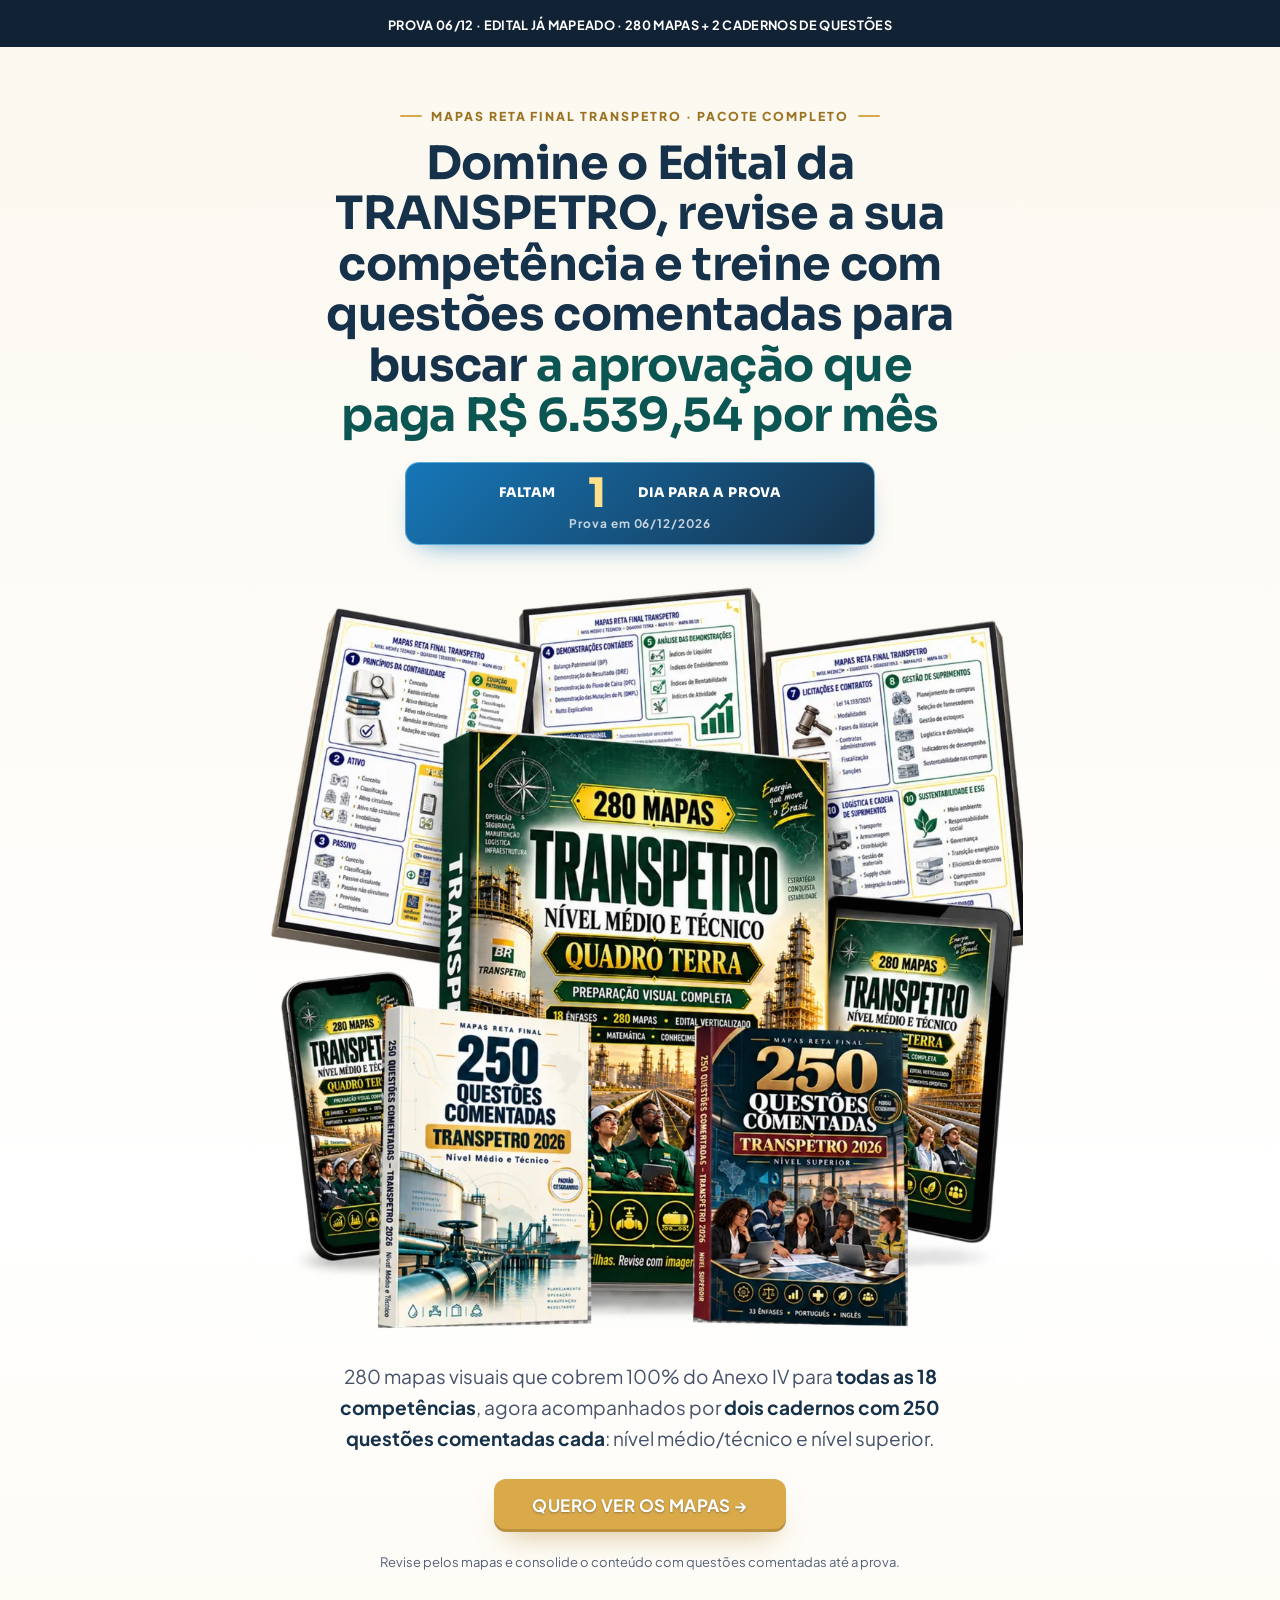
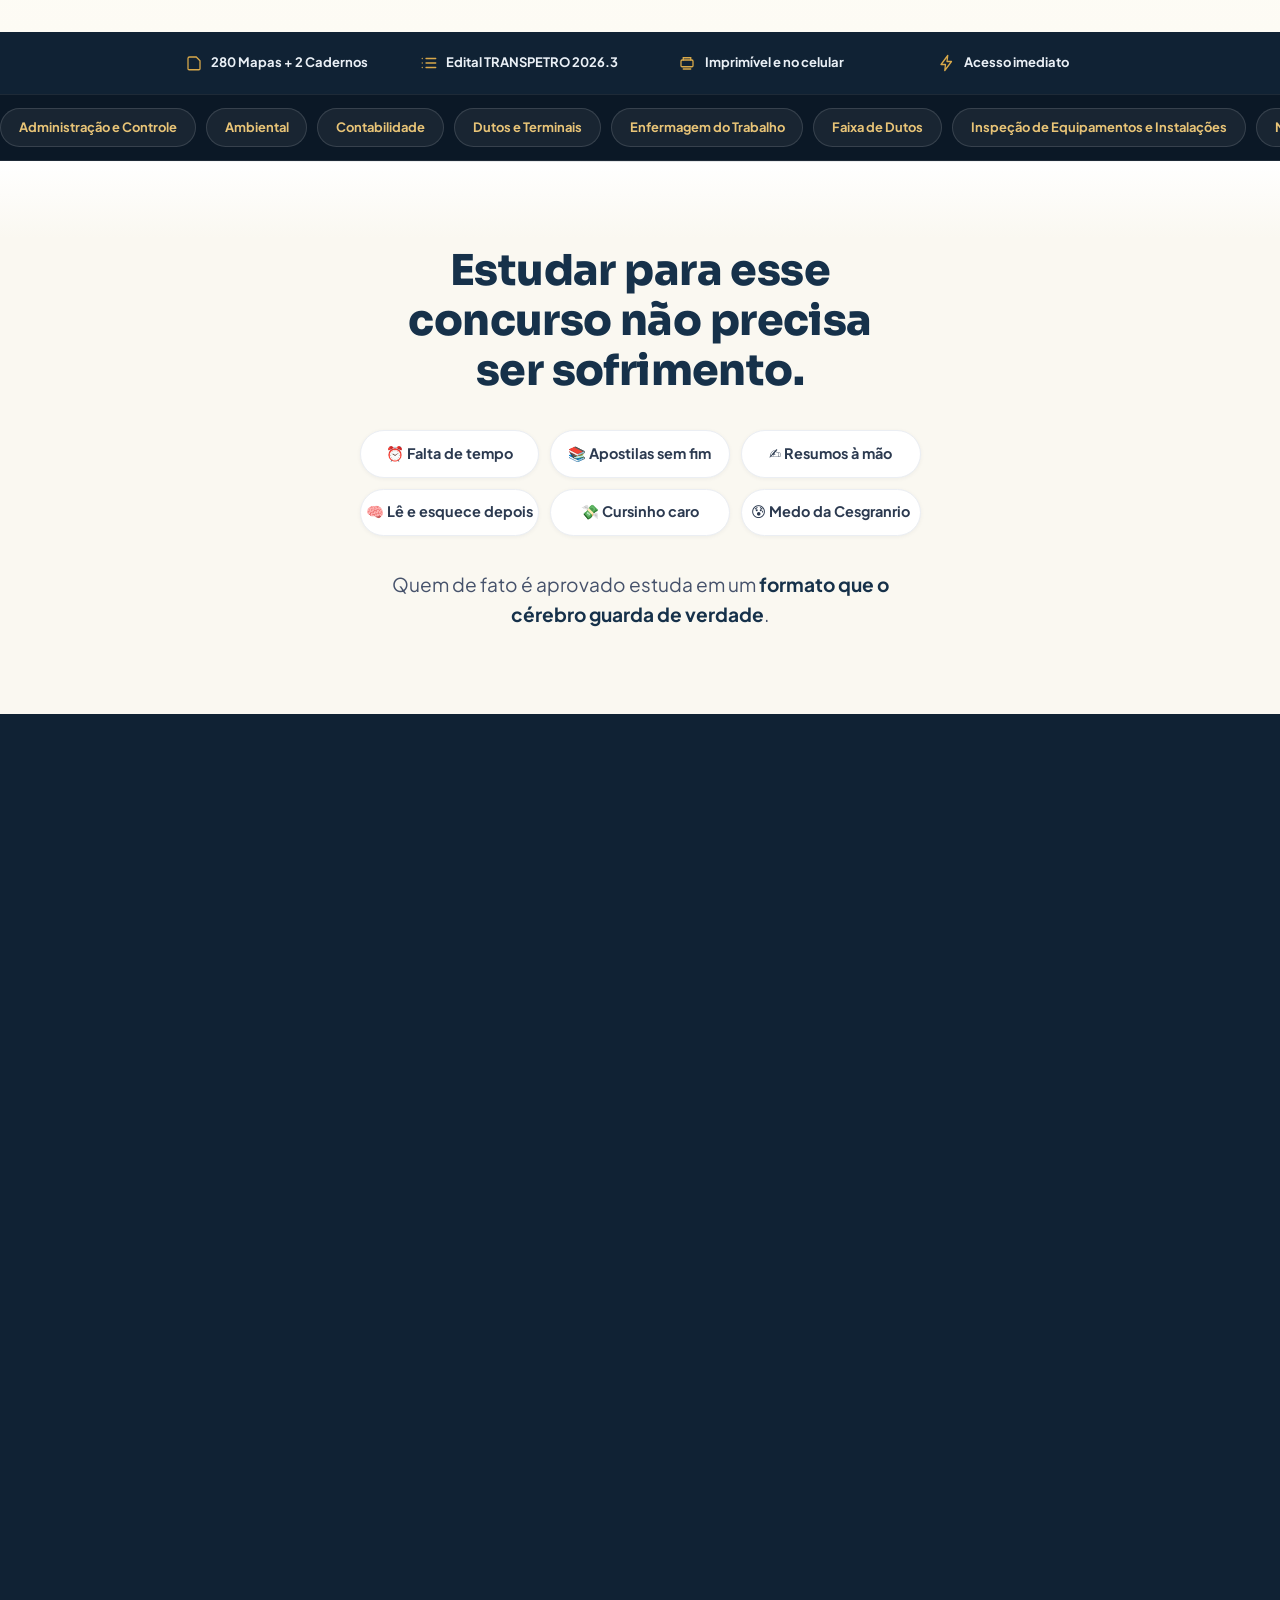
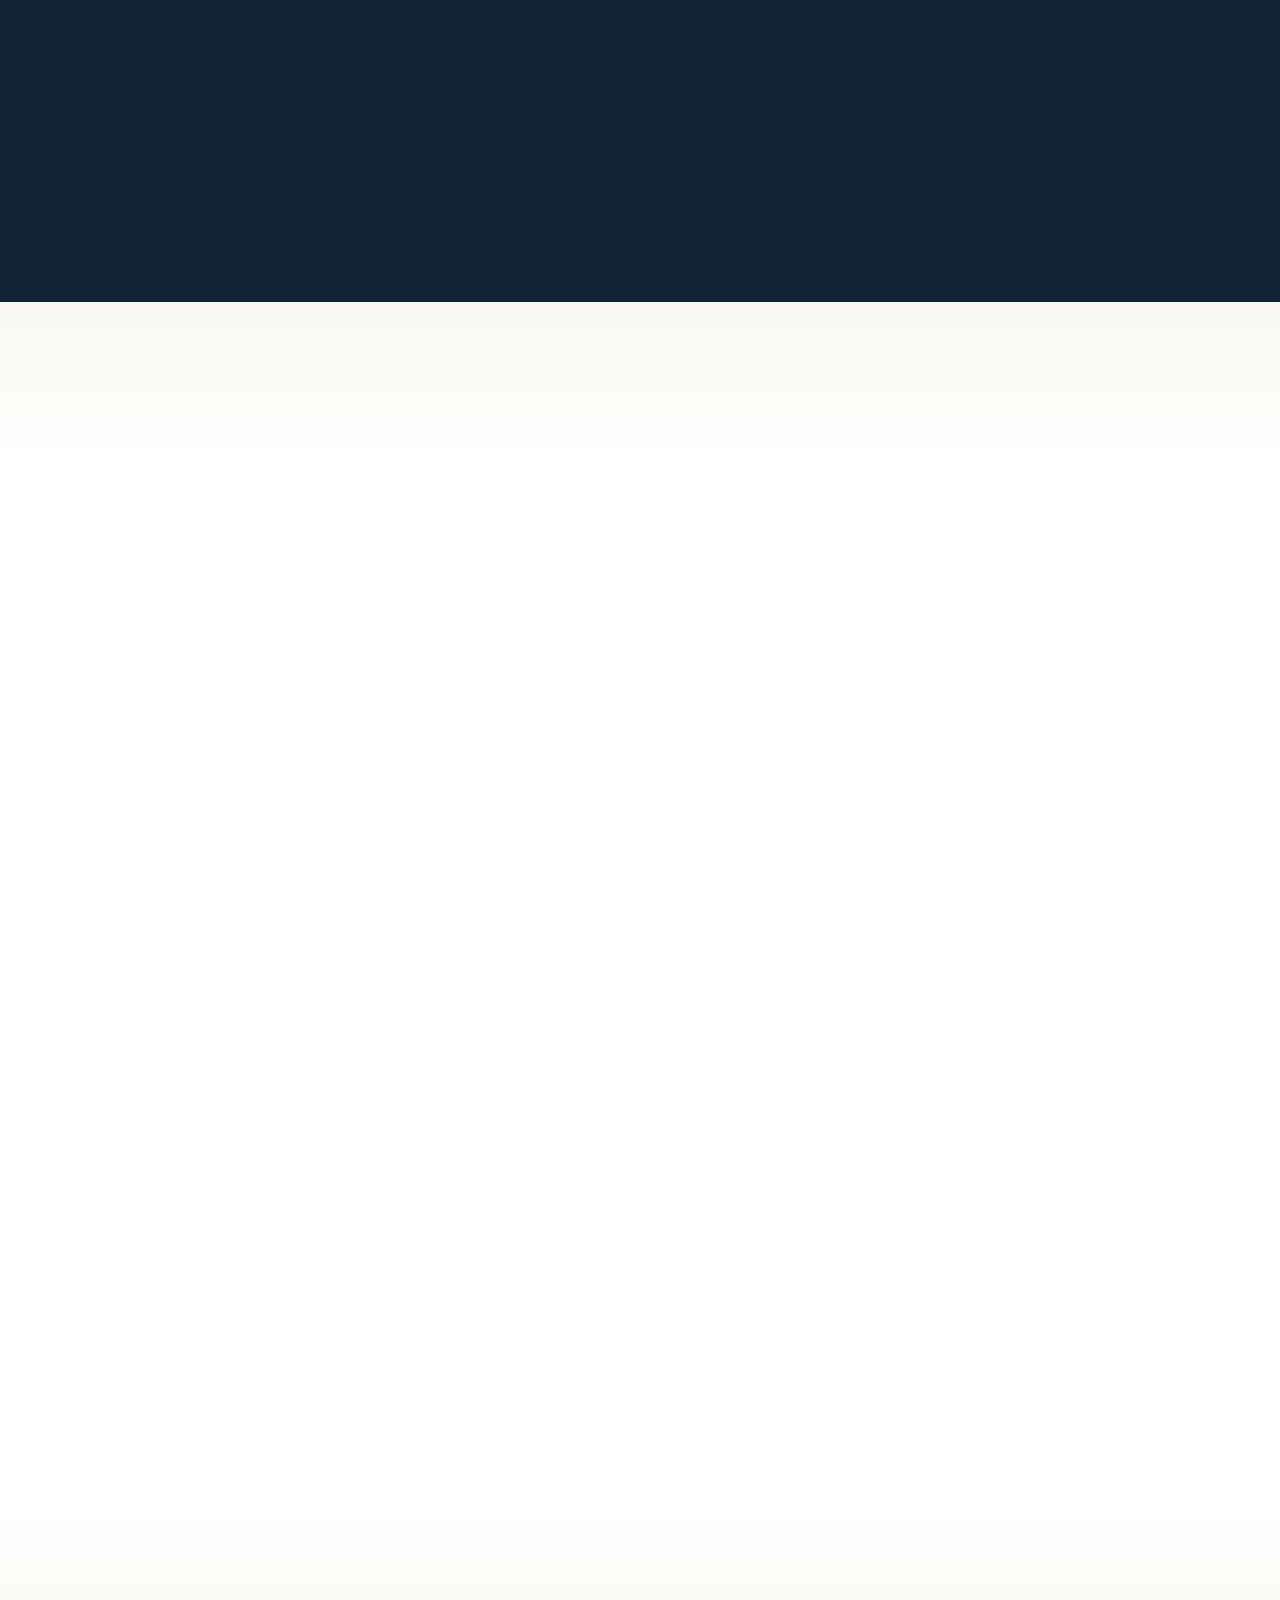
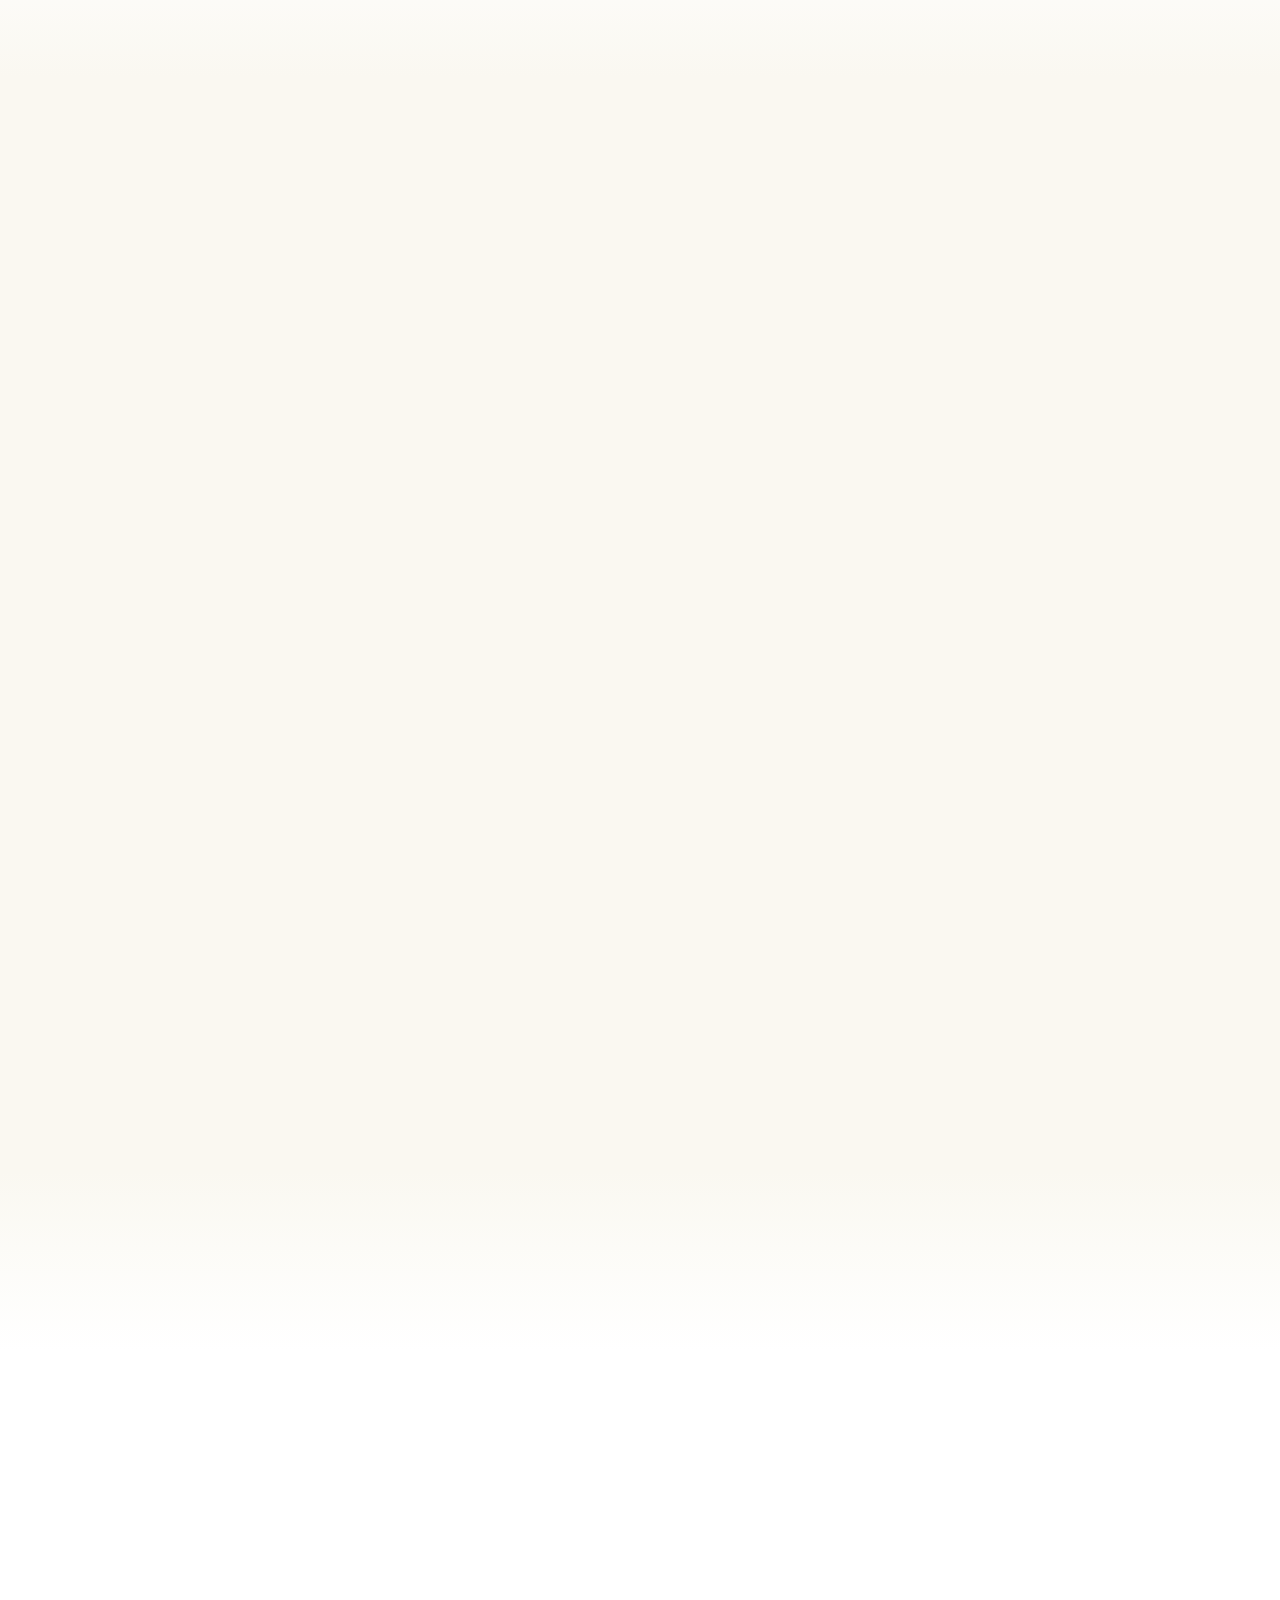
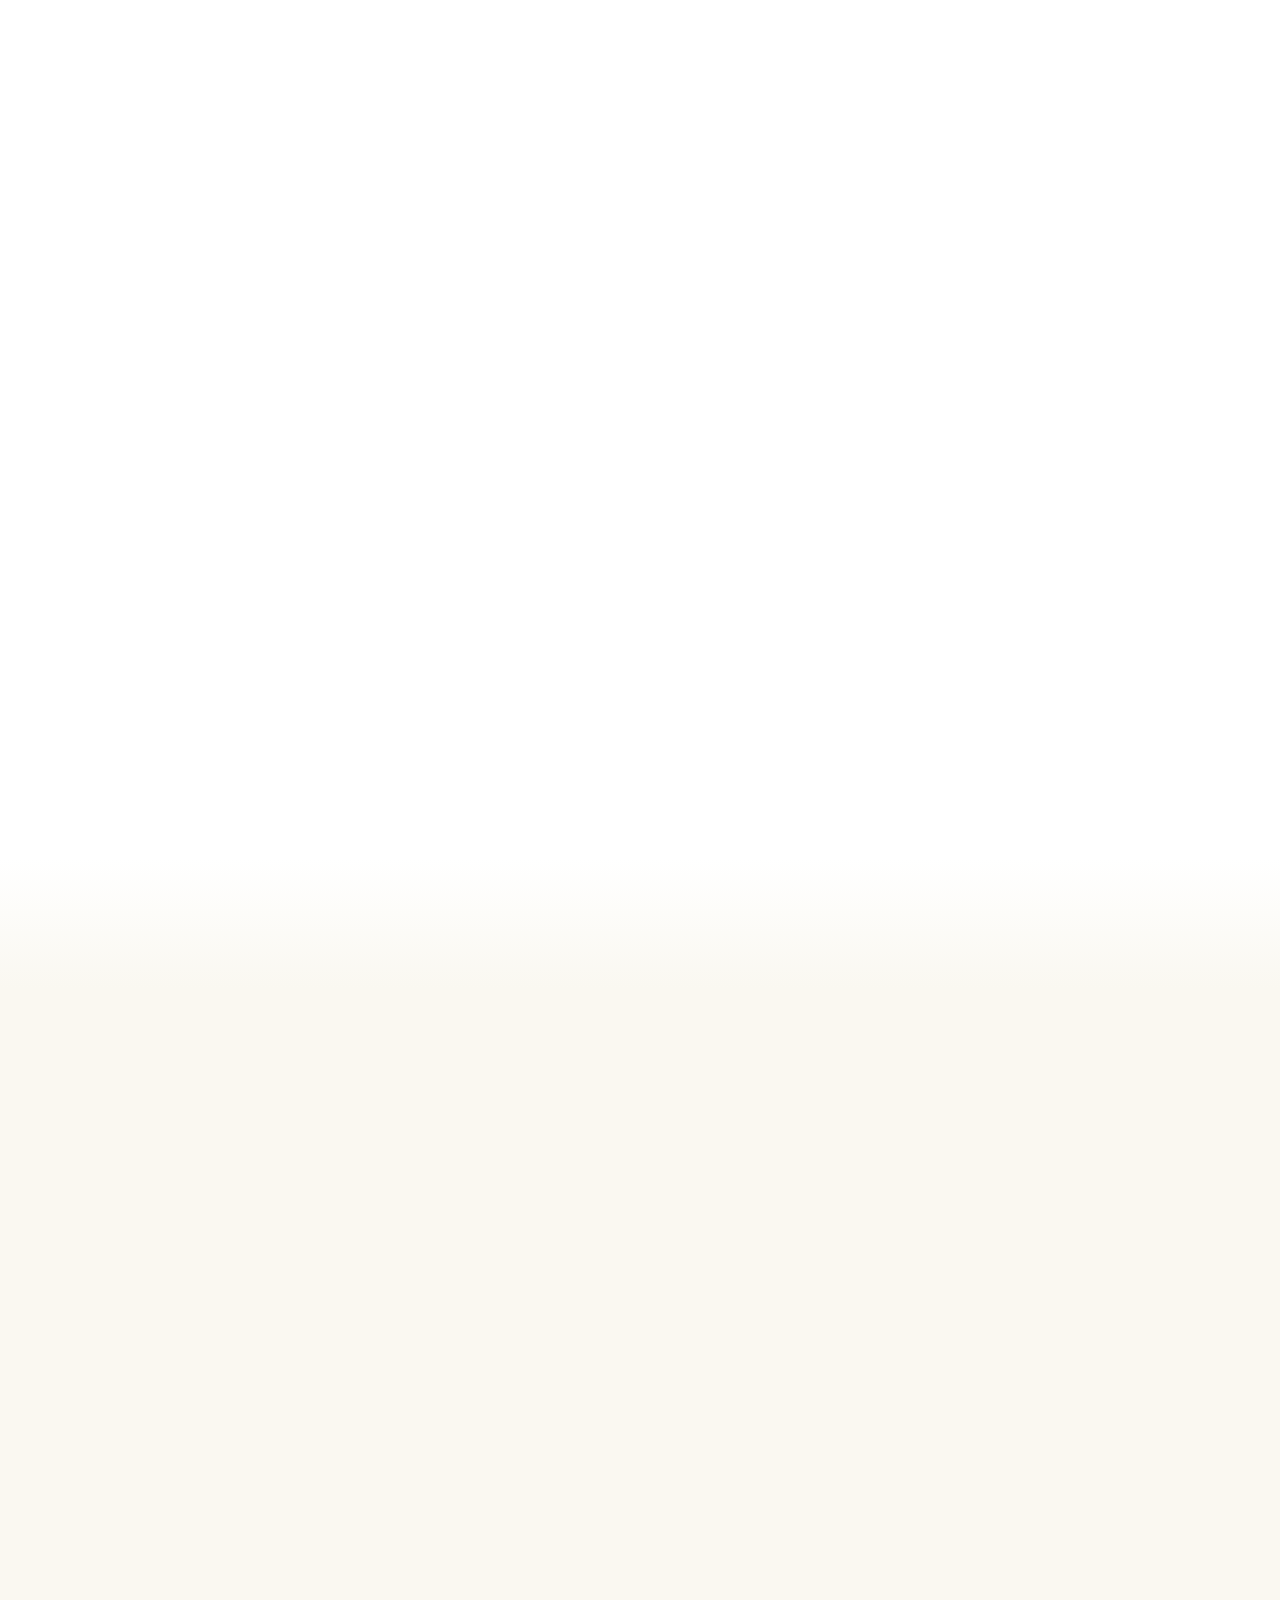
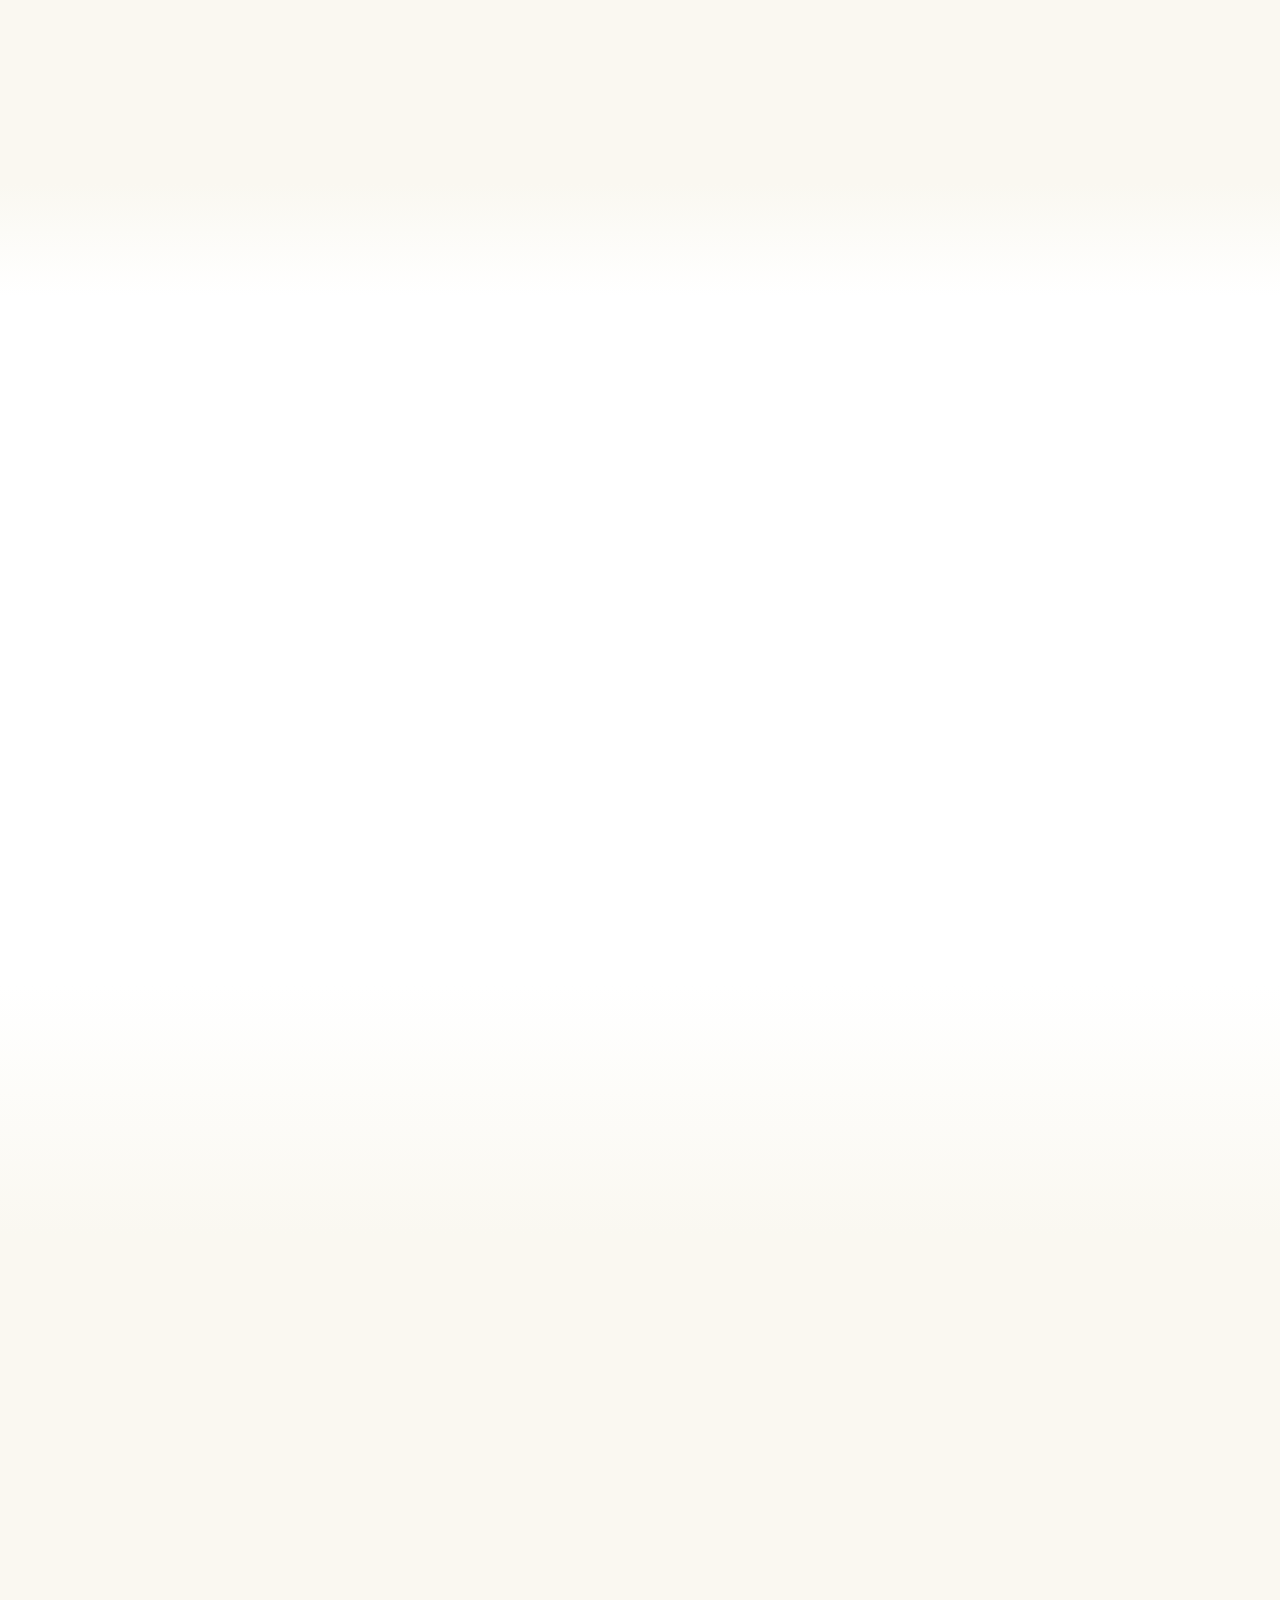
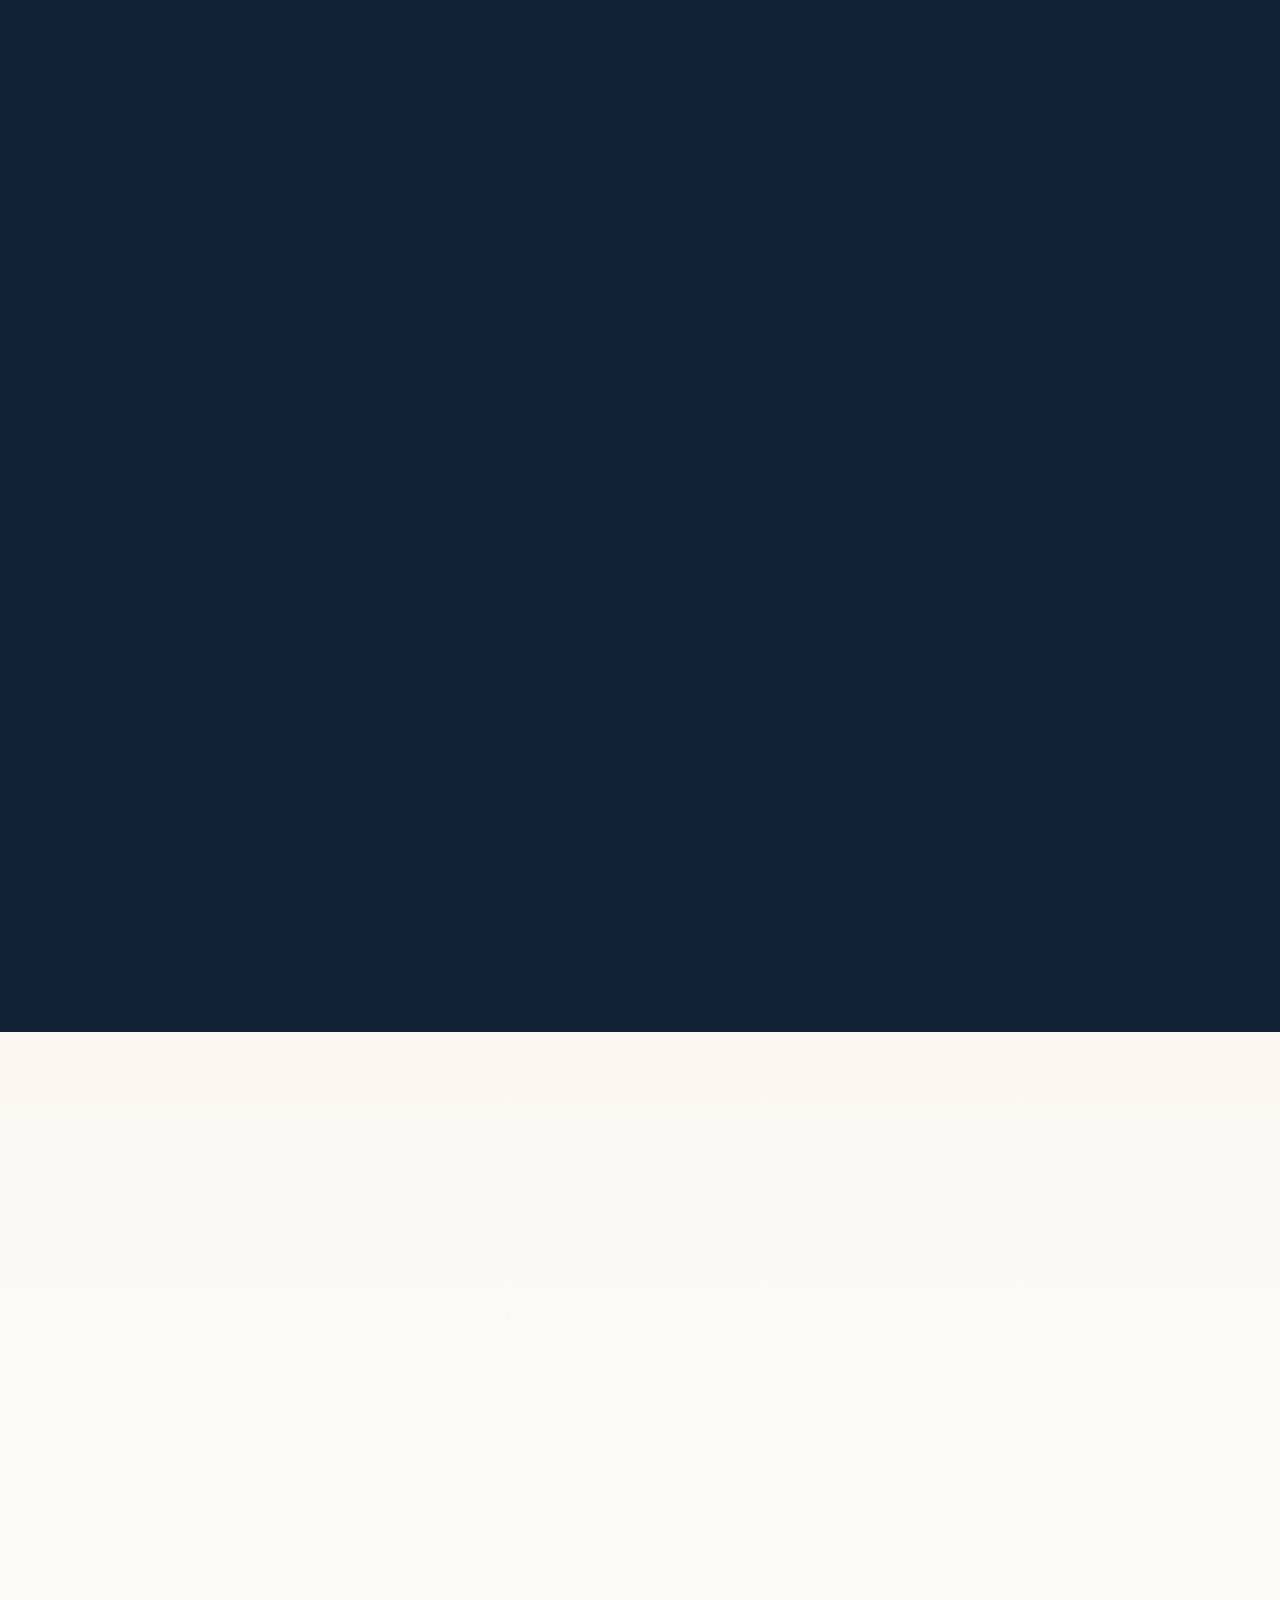
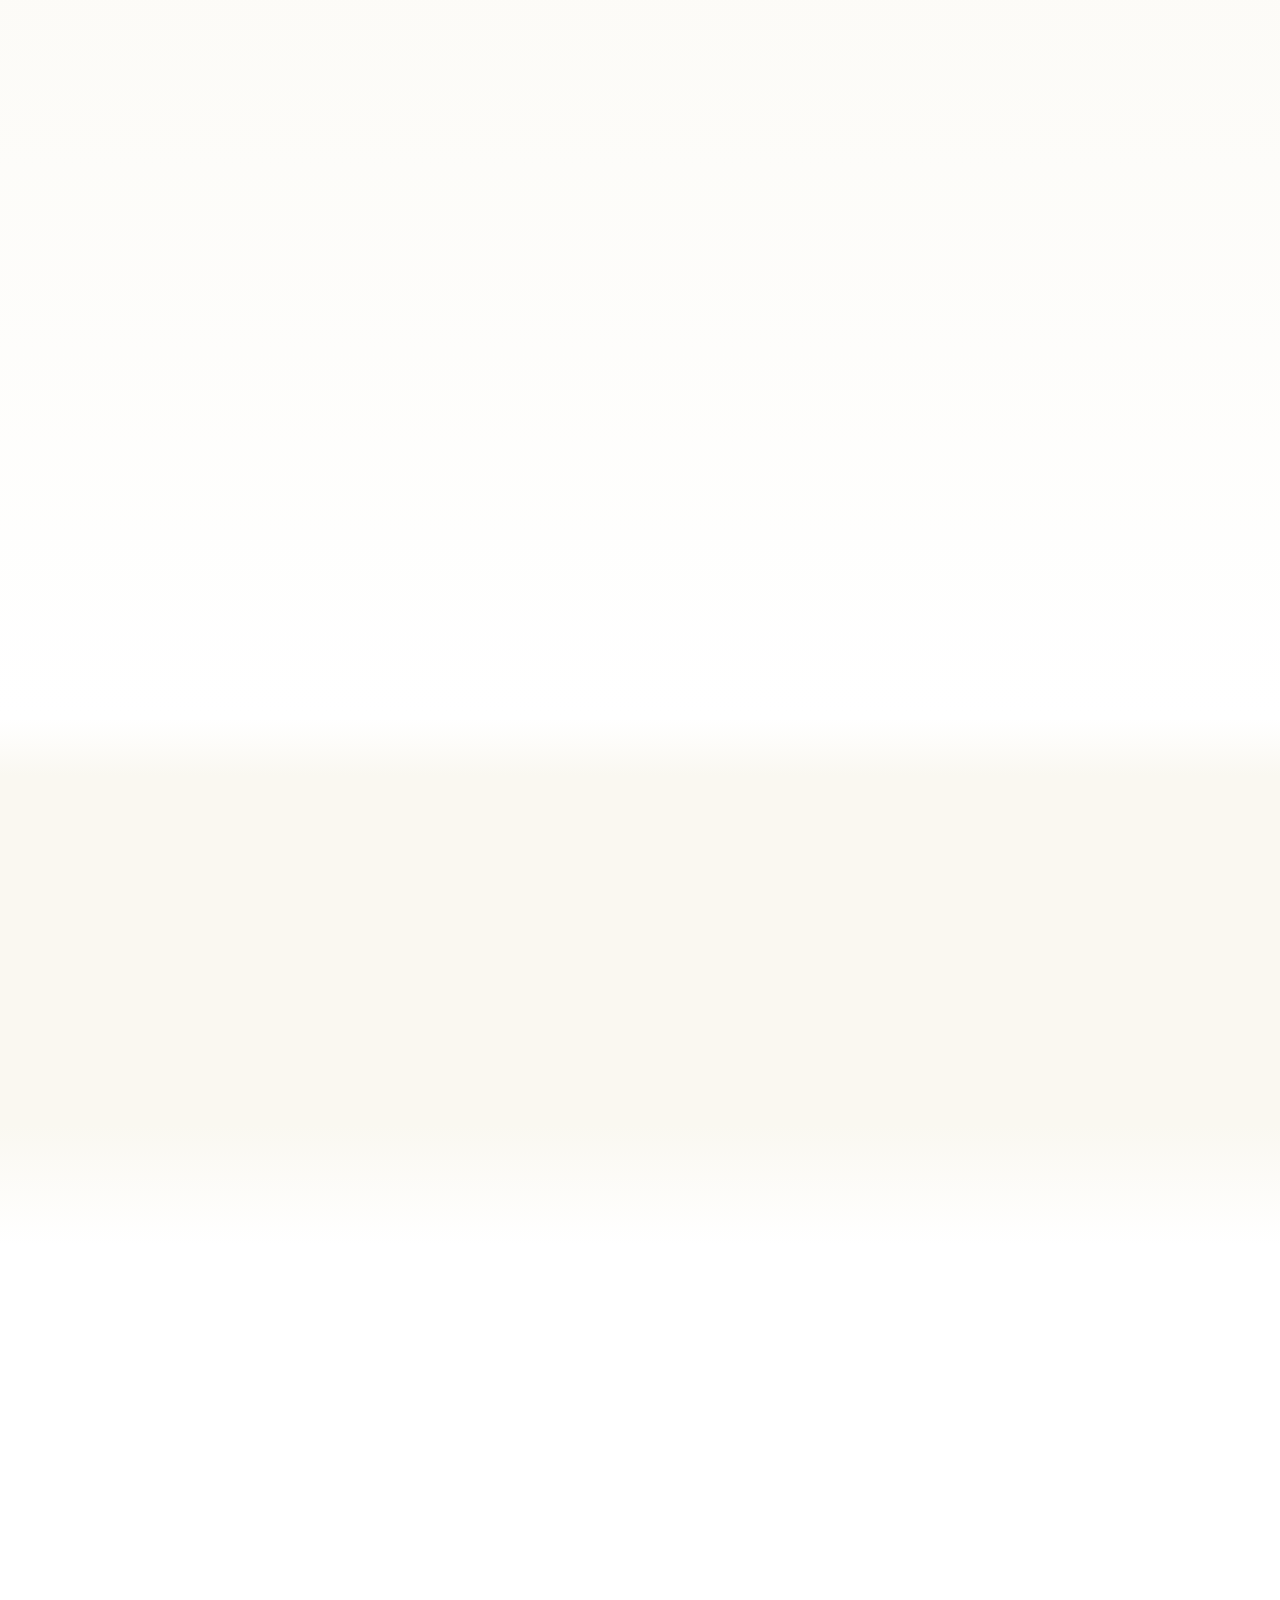
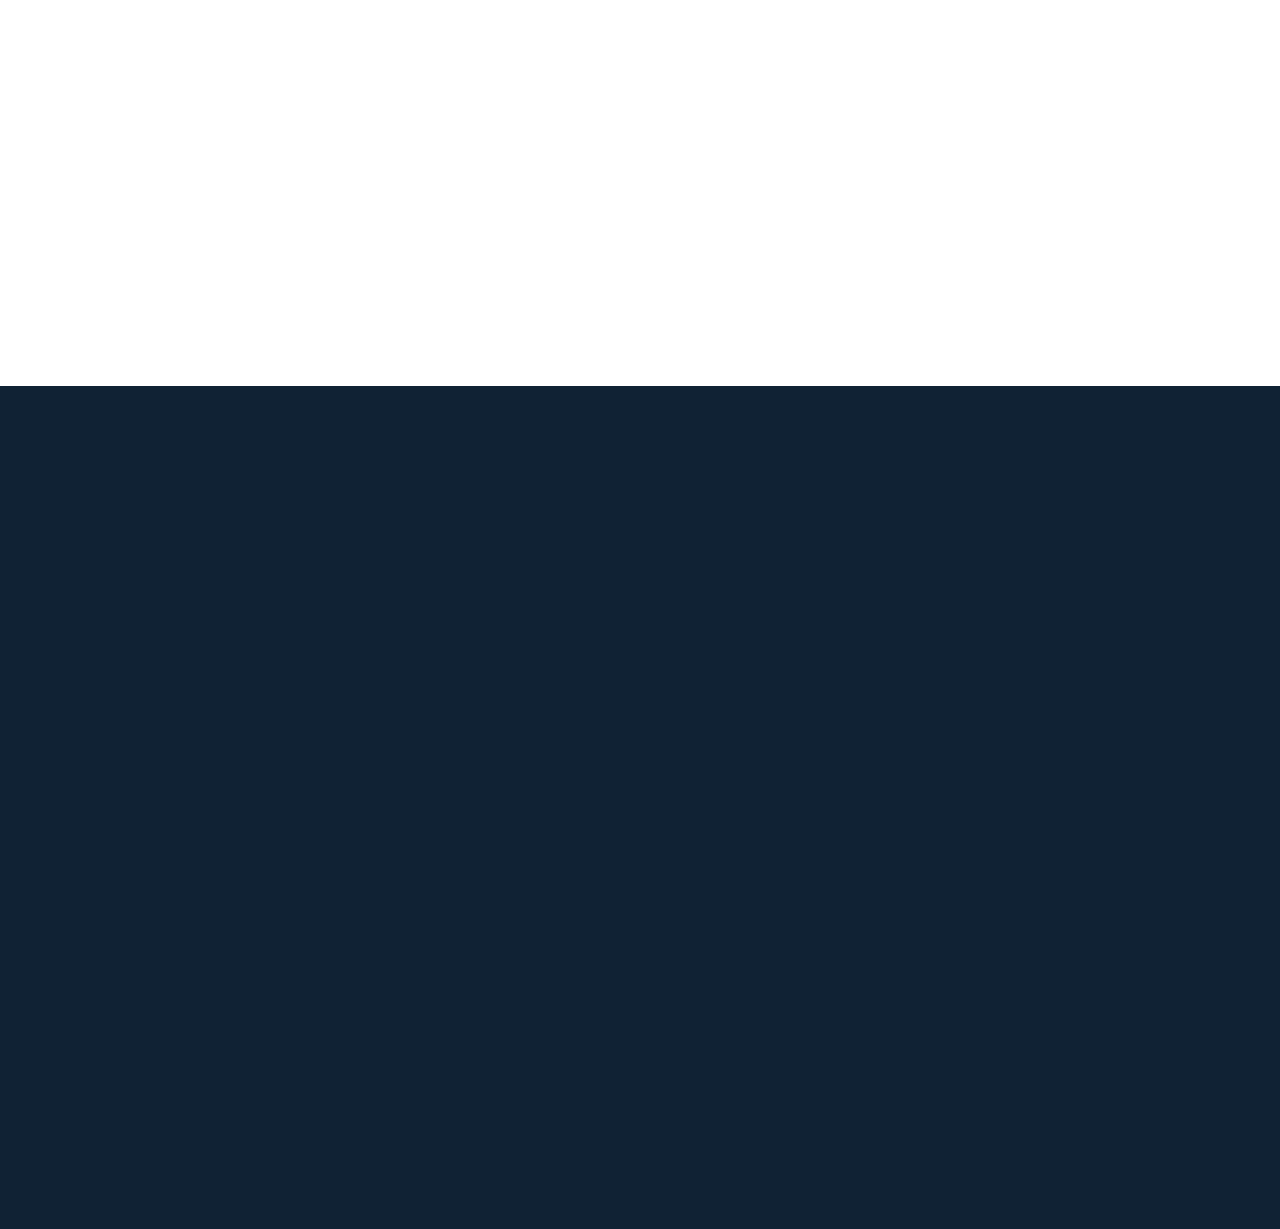
==== commit bcb6d89c: "Adiciona aviso de produto digital" ====
--- a/index.html
+++ b/index.html
@@ -287,6 +287,7 @@
       <div class="text-center max-w-2xl mx-auto mb-10 reveal">
         <span class="eyebrow center">280 mapas + todas as 18 competências + 2 cadernos</span>
         <h2 class="mt-3">Revisão visual e treino comentado <span class="accent">até a prova</span>, num acesso só.</h2>
+        <p class="mt-3 text-[11px] sm:text-xs text-ink-500">material digital em PDF, não fazemos e nem disponibilizamos o produto físico.</p>
       </div>
       <div class="grid lg:grid-cols-2 gap-10 items-center reveal" data-d="1">
         <img src="hero-geral-cadernos-1254.webp" srcset="hero-geral-cadernos-480.webp 480w, hero-geral-cadernos-700.webp 700w, hero-geral-cadernos-1050.webp 1050w, hero-geral-cadernos-1254.webp 1254w" sizes="(max-width:1023px) calc(100vw - 2.5rem), 500px" width="1254" height="1254" loading="lazy" decoding="async" alt="Kit completo com 280 mapas e cadernos de questões comentadas" class="w-full h-auto rounded-2xl shadow-card" onerror="this.outerHTML='&lt;div class=\'ph rounded-2xl\' style=\'aspect-ratio:1/1\'&gt;&lt;span class=\'lab\'&gt;Kit completo&lt;/span&gt;&lt;/div&gt;'">
@@ -364,6 +365,7 @@
         <div class="card overflow-hidden"><div style="aspect-ratio:1/1" class="overflow-hidden p-3"><img src="bonus-simulado.webp" alt="Simulado Cronometrado 4 Horas" loading="lazy" decoding="async" class="w-full h-full object-contain" onerror="this.outerHTML='&lt;div class=\'ph\'&gt;&lt;span class=\'lab\'&gt;Capa bônus&lt;/span&gt;&lt;/div&gt;'"></div><div class="p-4"><span class="inline-block text-[10px] font-bold uppercase tracking-[0.12em] text-gold-600 border border-dashed border-gold-400 rounded-full px-2 py-0.5 mb-2">Bônus 03</span><div class="font-bold text-ink-800 text-lg">Simulado Cronometrado 4 Horas</div><p class="text-[15px] text-ink-600 mt-1 leading-snug">60 questões no formato exato da prova, com gabarito comentado.</p><div class="mt-1.5 text-sm"><span class="text-ink-400 line-through">De R$ 47</span> <span class="text-teal-700 font-bold">HOJE: GRÁTIS</span></div></div></div>
         <div class="card overflow-hidden"><div style="aspect-ratio:1/1" class="overflow-hidden p-3"><img src="bonus-checklist.webp" alt="Edital Verticalizado em Checklist" loading="lazy" decoding="async" class="w-full h-full object-contain" onerror="this.outerHTML='&lt;div class=\'ph\'&gt;&lt;span class=\'lab\'&gt;Capa bônus&lt;/span&gt;&lt;/div&gt;'"></div><div class="p-4"><span class="inline-block text-[10px] font-bold uppercase tracking-[0.12em] text-gold-600 border border-dashed border-gold-400 rounded-full px-2 py-0.5 mb-2">Bônus 04</span><div class="font-bold text-ink-800 text-lg">Edital Verticalizado em Checklist</div><p class="text-[15px] text-ink-600 mt-1 leading-snug">Todos os tópicos do Anexo IV ligados ao mapa correspondente, pra marcar o que já domina.</p><div class="mt-1.5 text-sm"><span class="text-ink-400 line-through">De R$ 47</span> <span class="text-teal-700 font-bold">HOJE: GRÁTIS</span></div></div></div>
       </div>
+      <p class="mt-5 text-center text-[11px] sm:text-xs text-ink-500 reveal">material digital em PDF, não fazemos e nem disponibilizamos o produto físico.</p>
     </div>
   </section>
 
@@ -397,6 +399,7 @@
             <div class="text-ink-500 mt-4">Hoje por apenas:</div>
             <div class="font-display font-bold text-6xl text-teal-700 leading-none mt-2">R$ 87,90</div>
             <a href="https://pay.hotmart.com/L107234787E?checkoutMode=10" class="btn btn-gold w-full mt-5 !py-4 text-base uppercase tracking-wide !text-white" style="text-shadow:0 1px 2px rgba(16,34,52,.35)">Quero o Kit Completo</a>
+            <p class="mt-3 text-[11px] sm:text-xs leading-relaxed text-ink-500">material digital em PDF, não fazemos e nem disponibilizamos o produto físico.</p>
           </div>
         </div>
       </article>
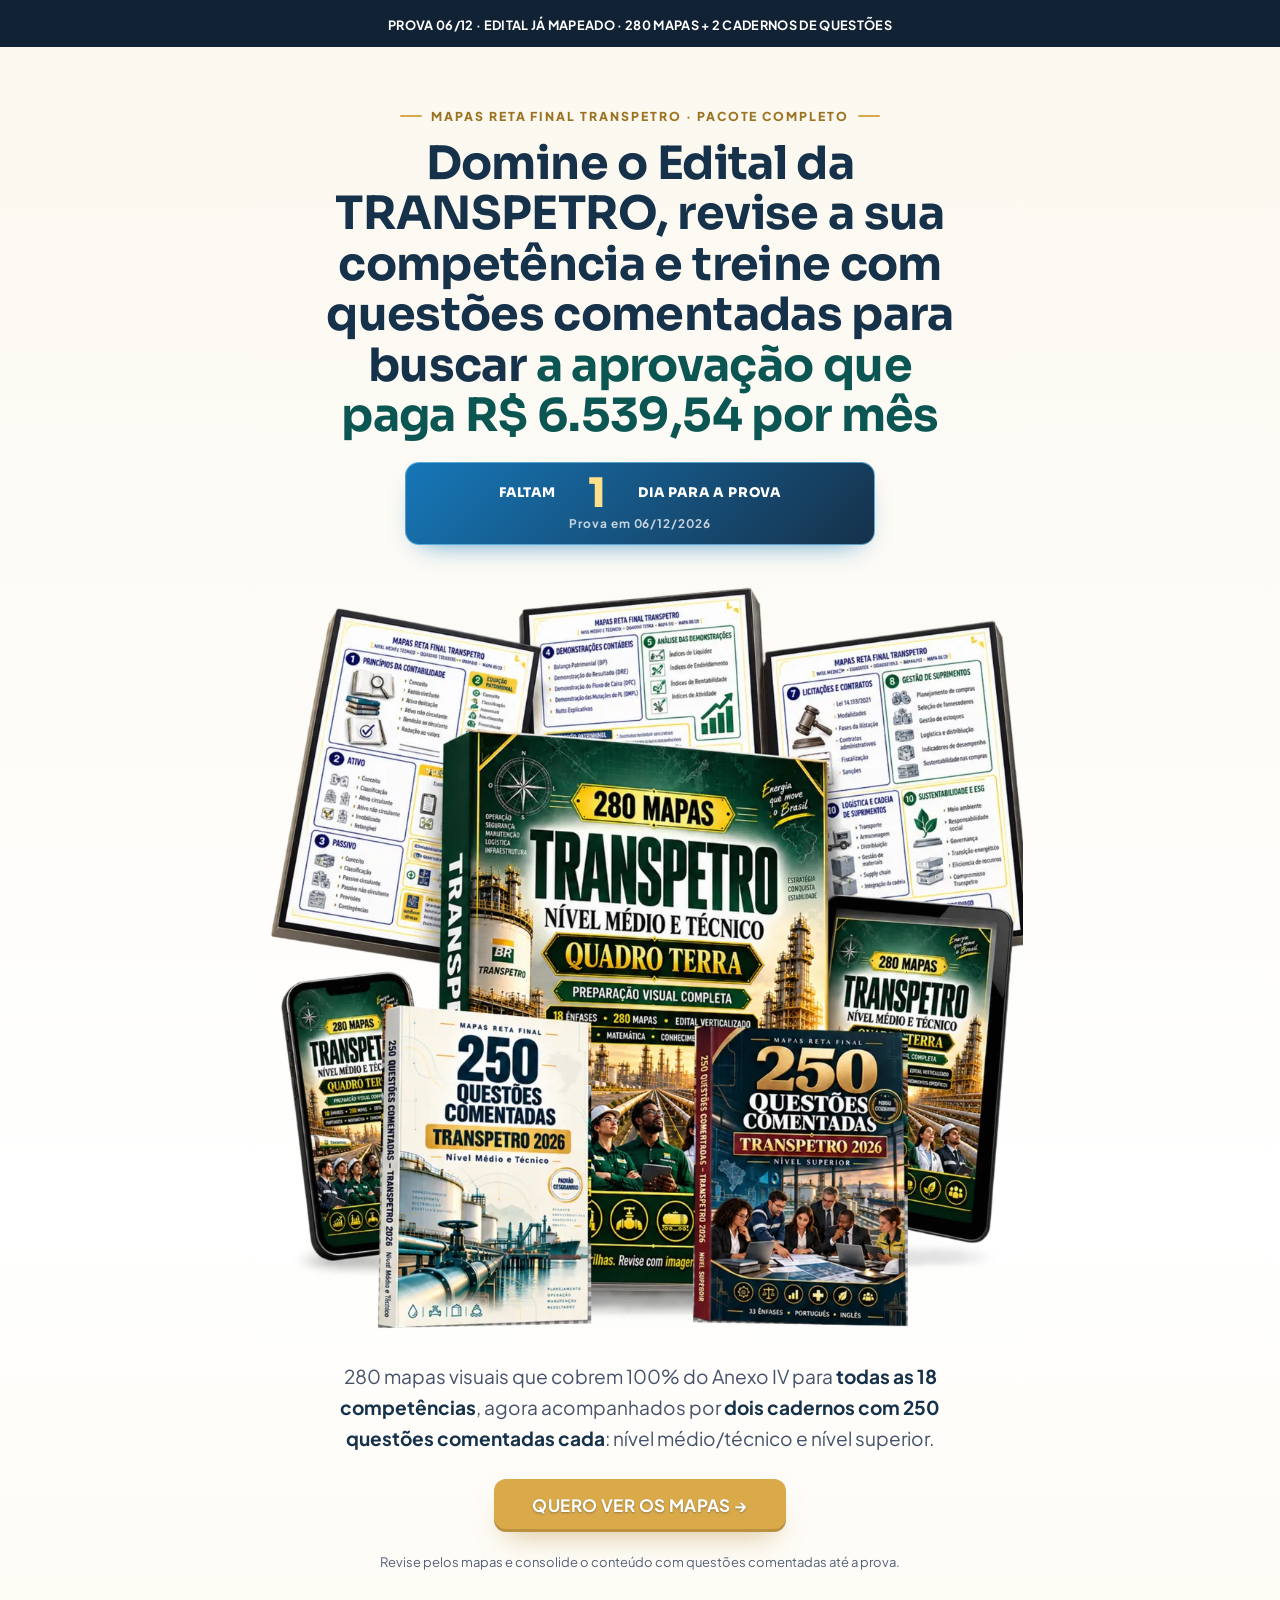
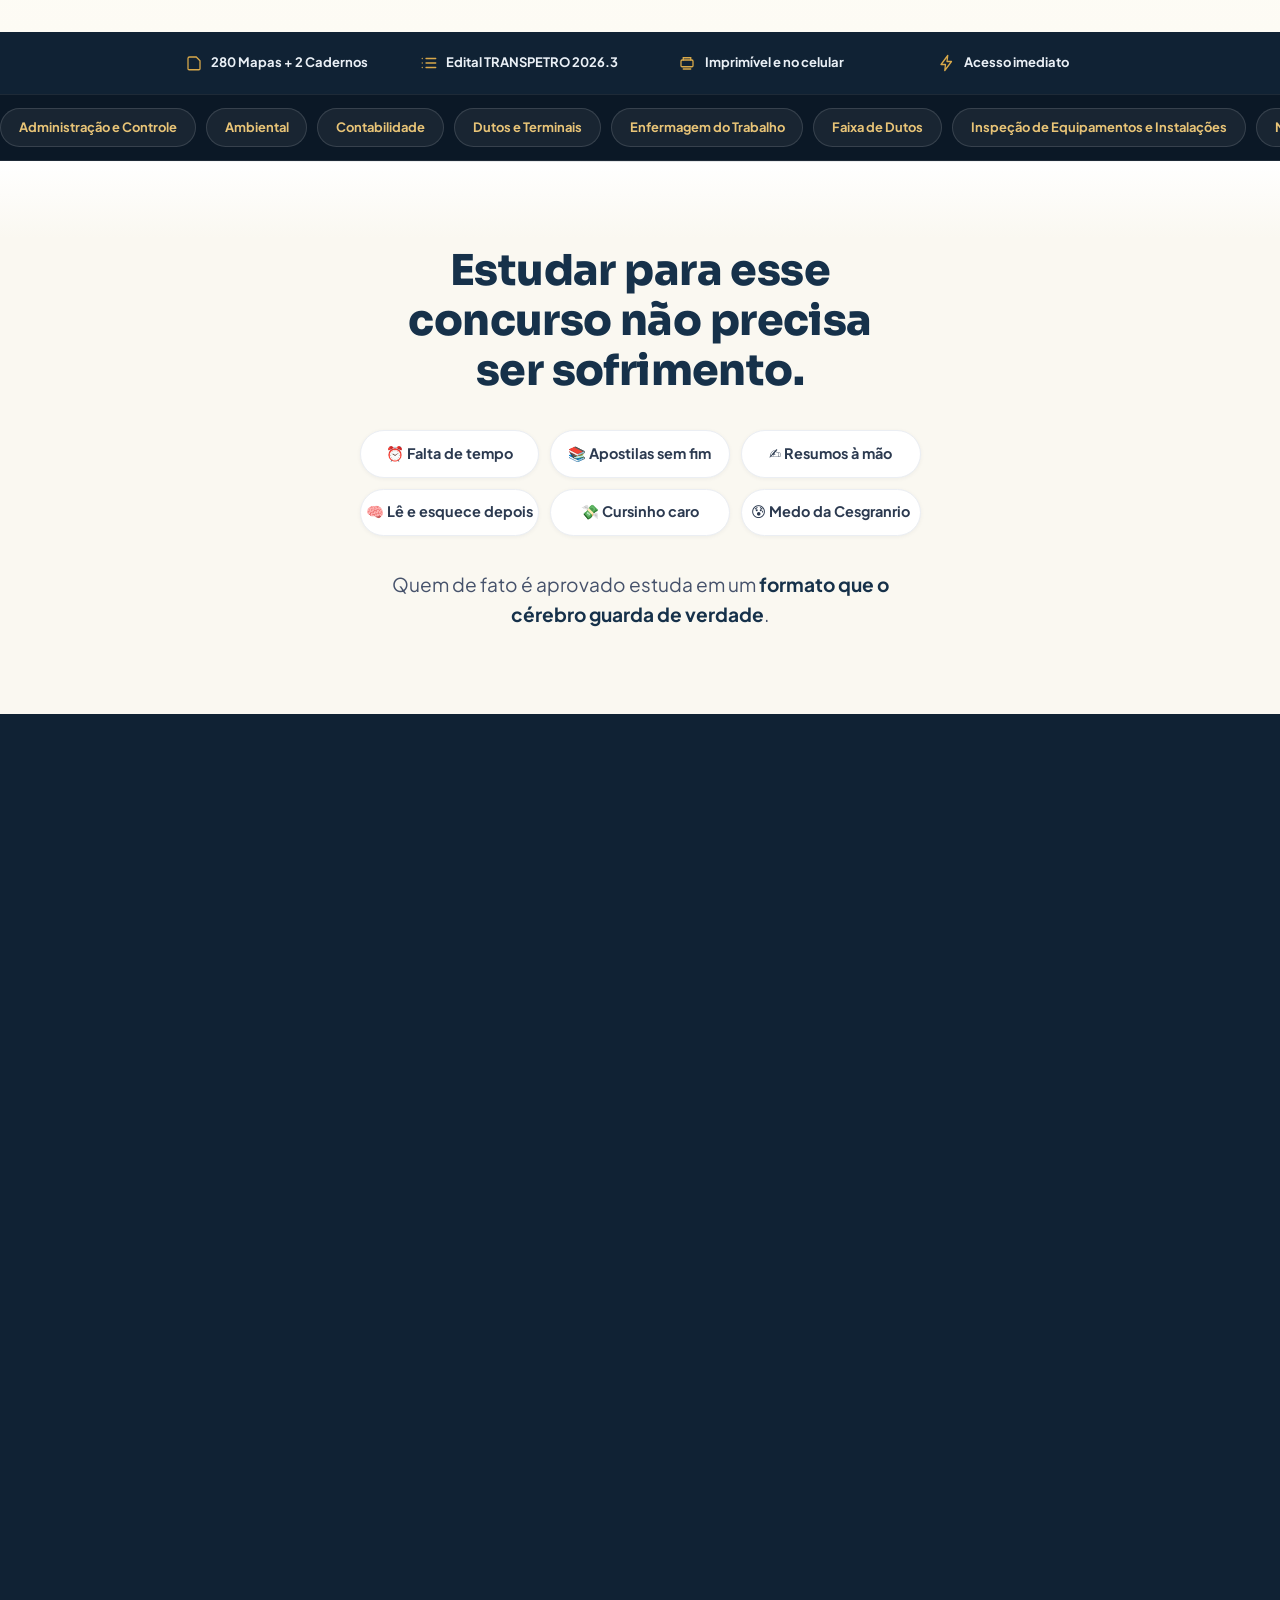
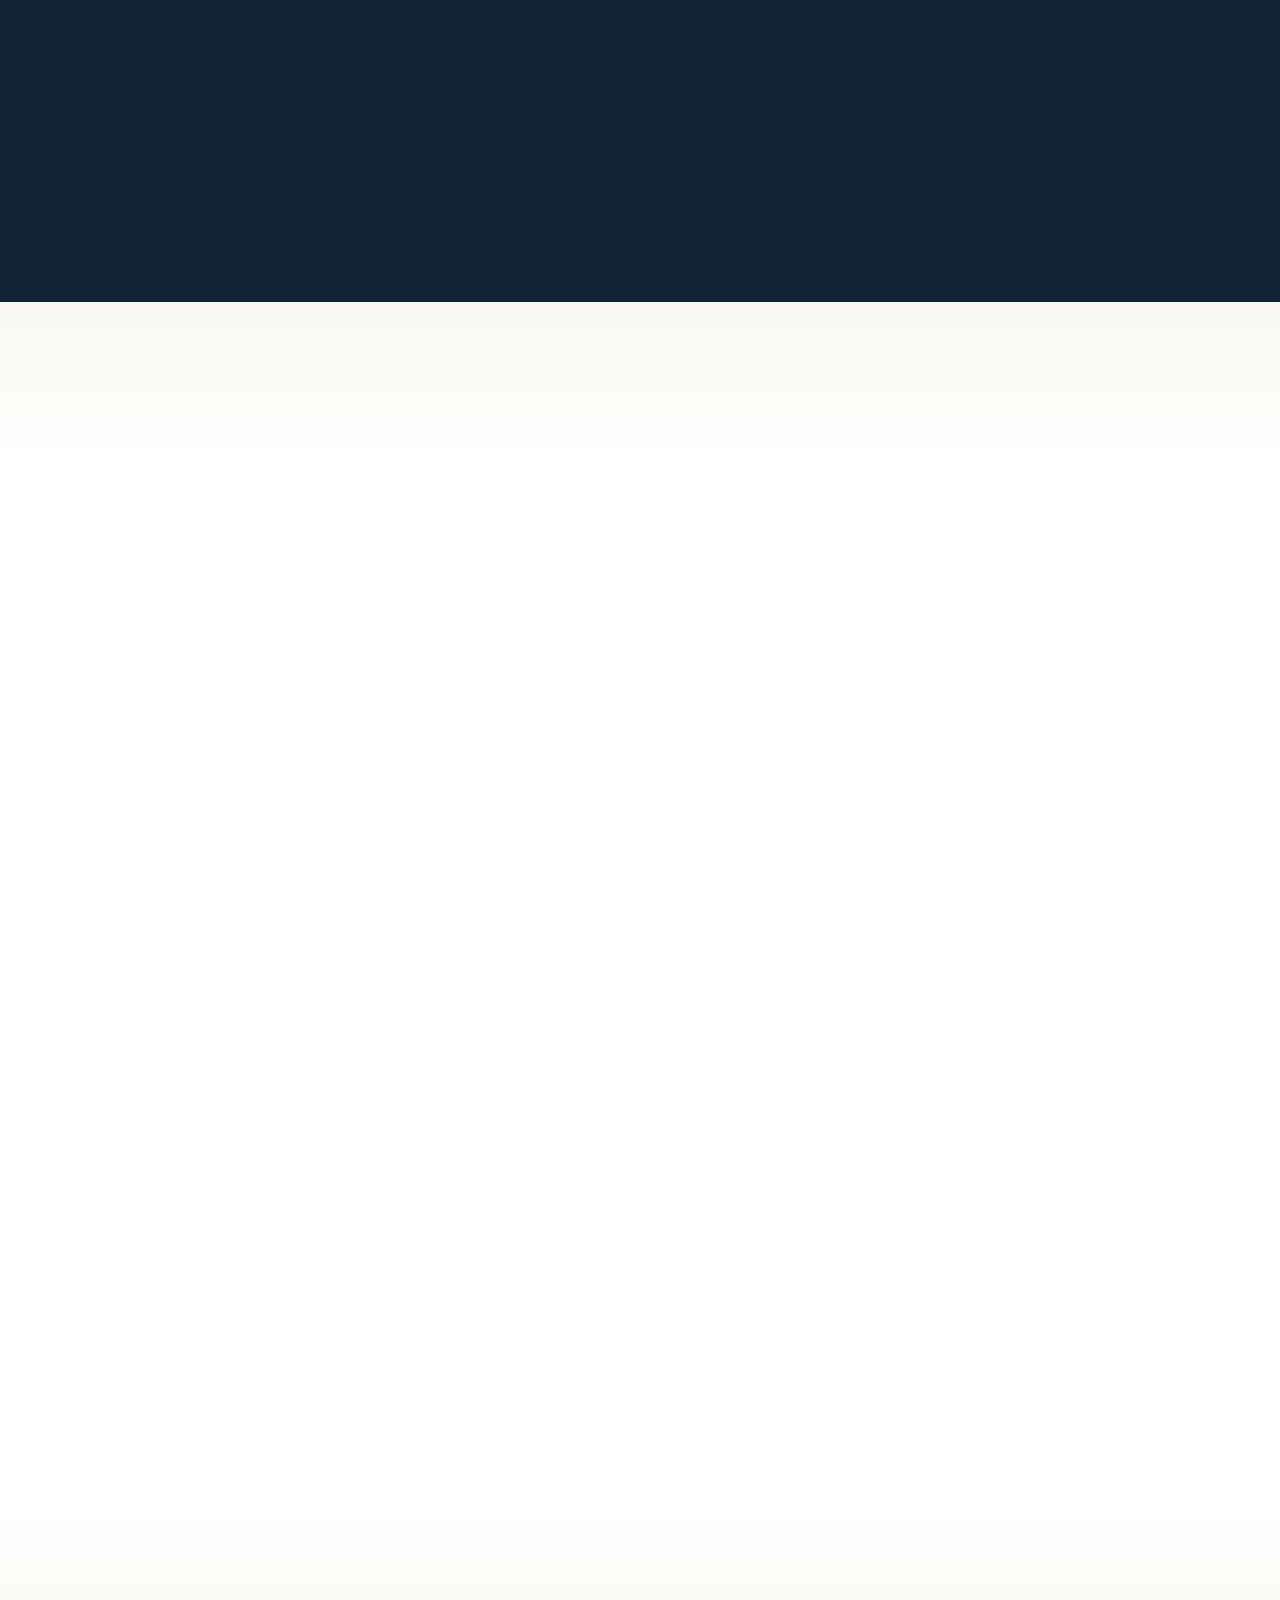
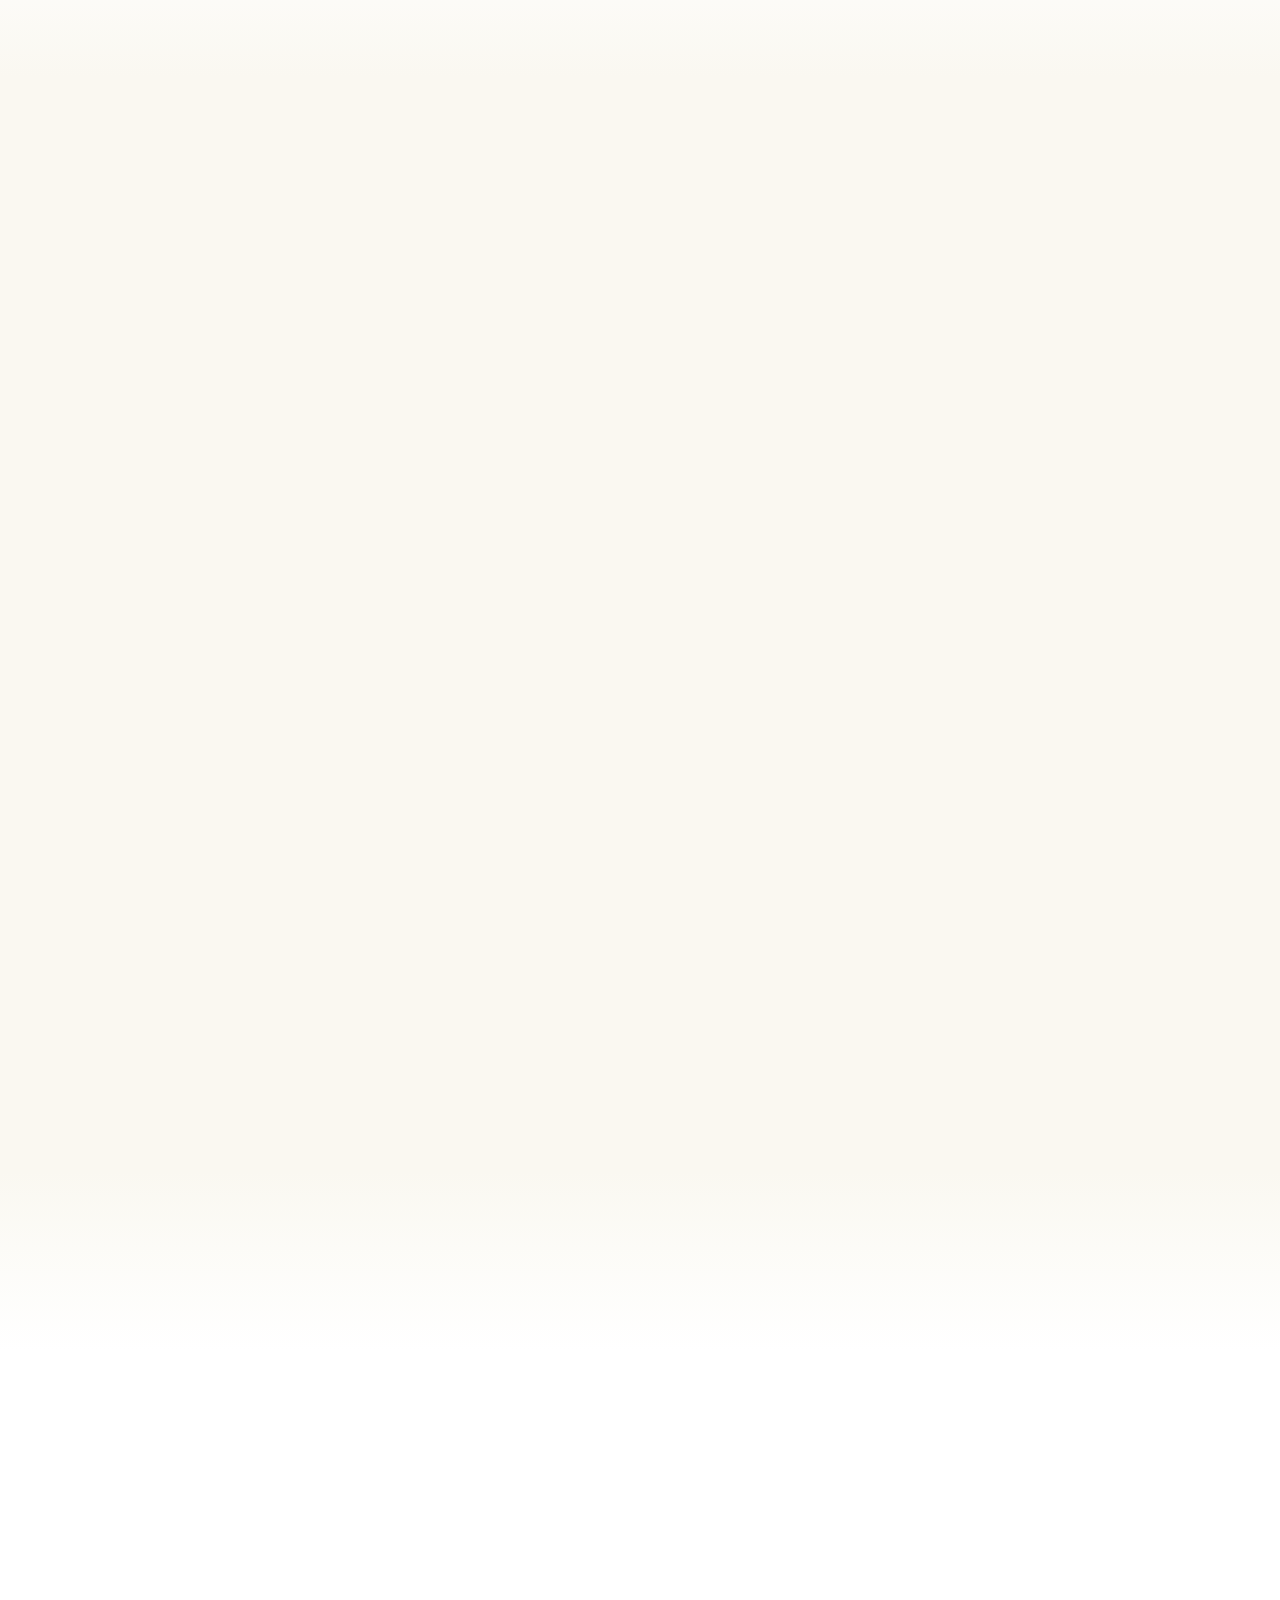
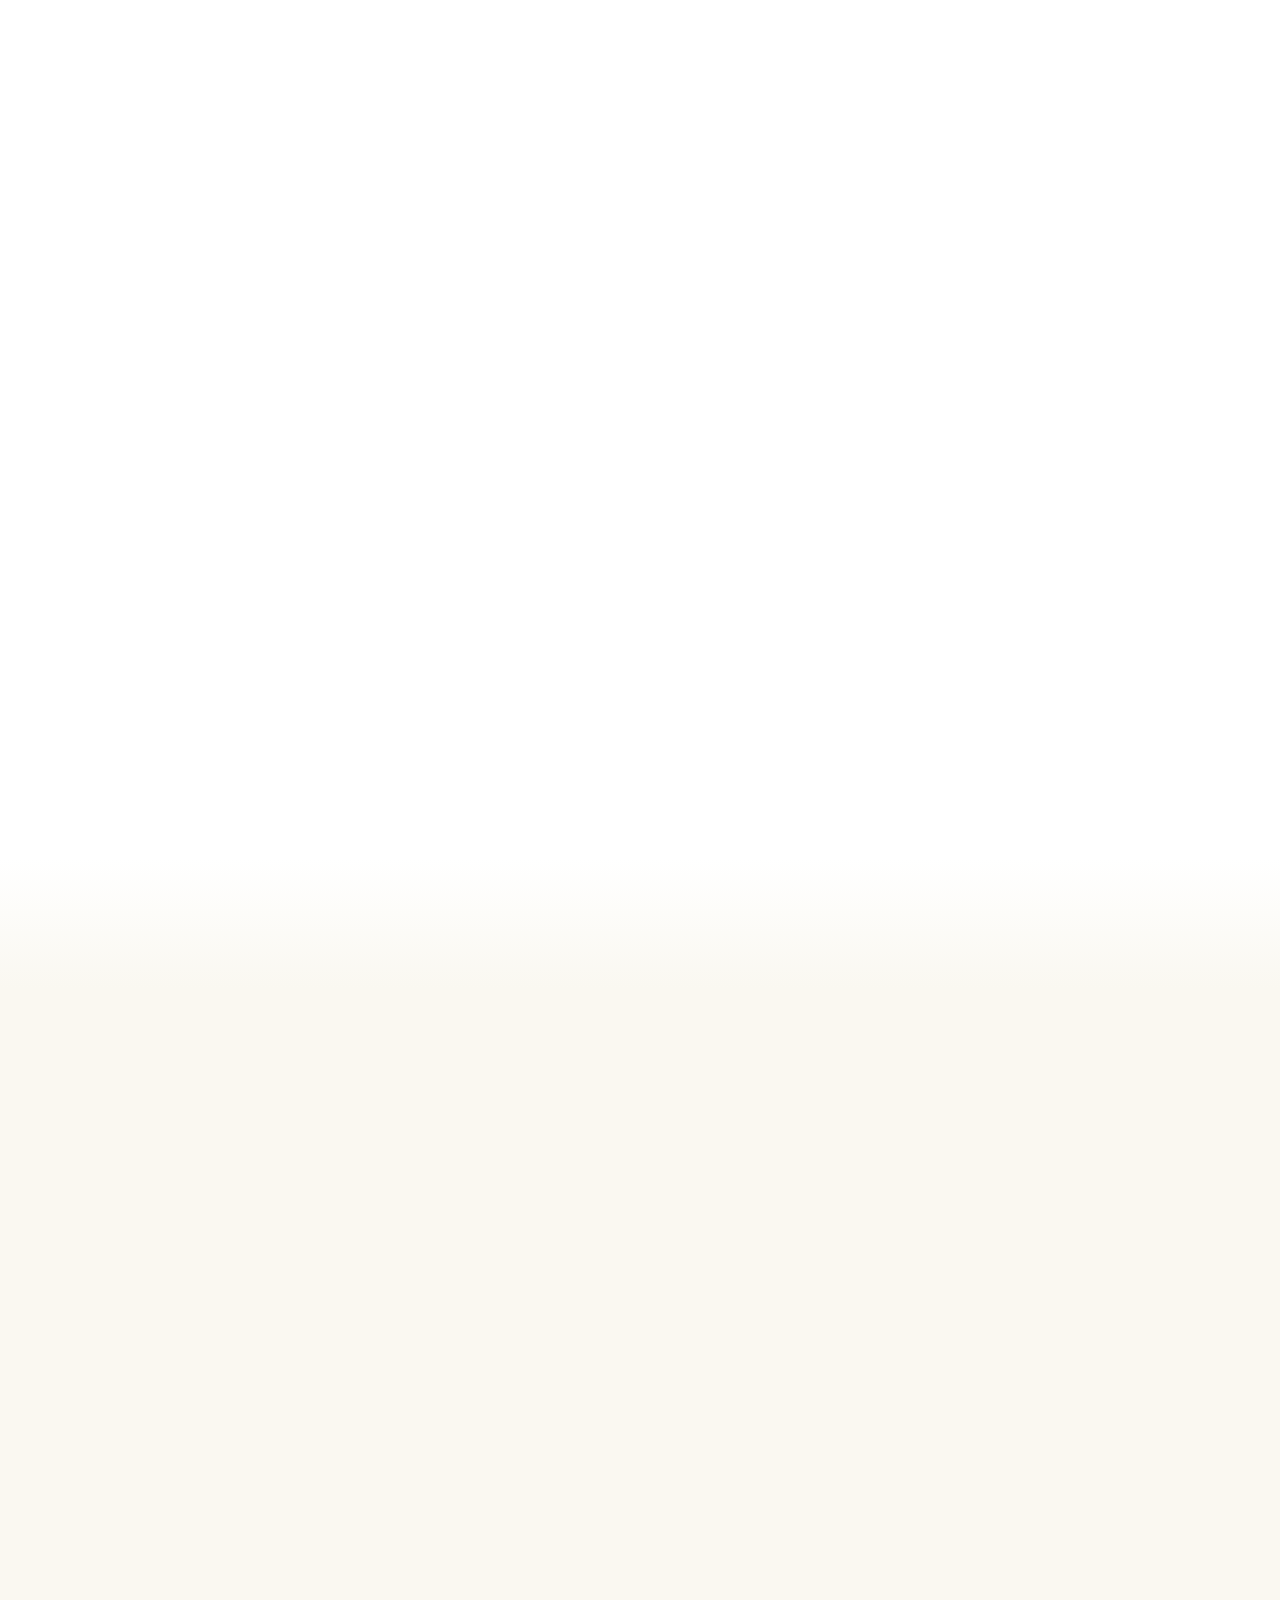
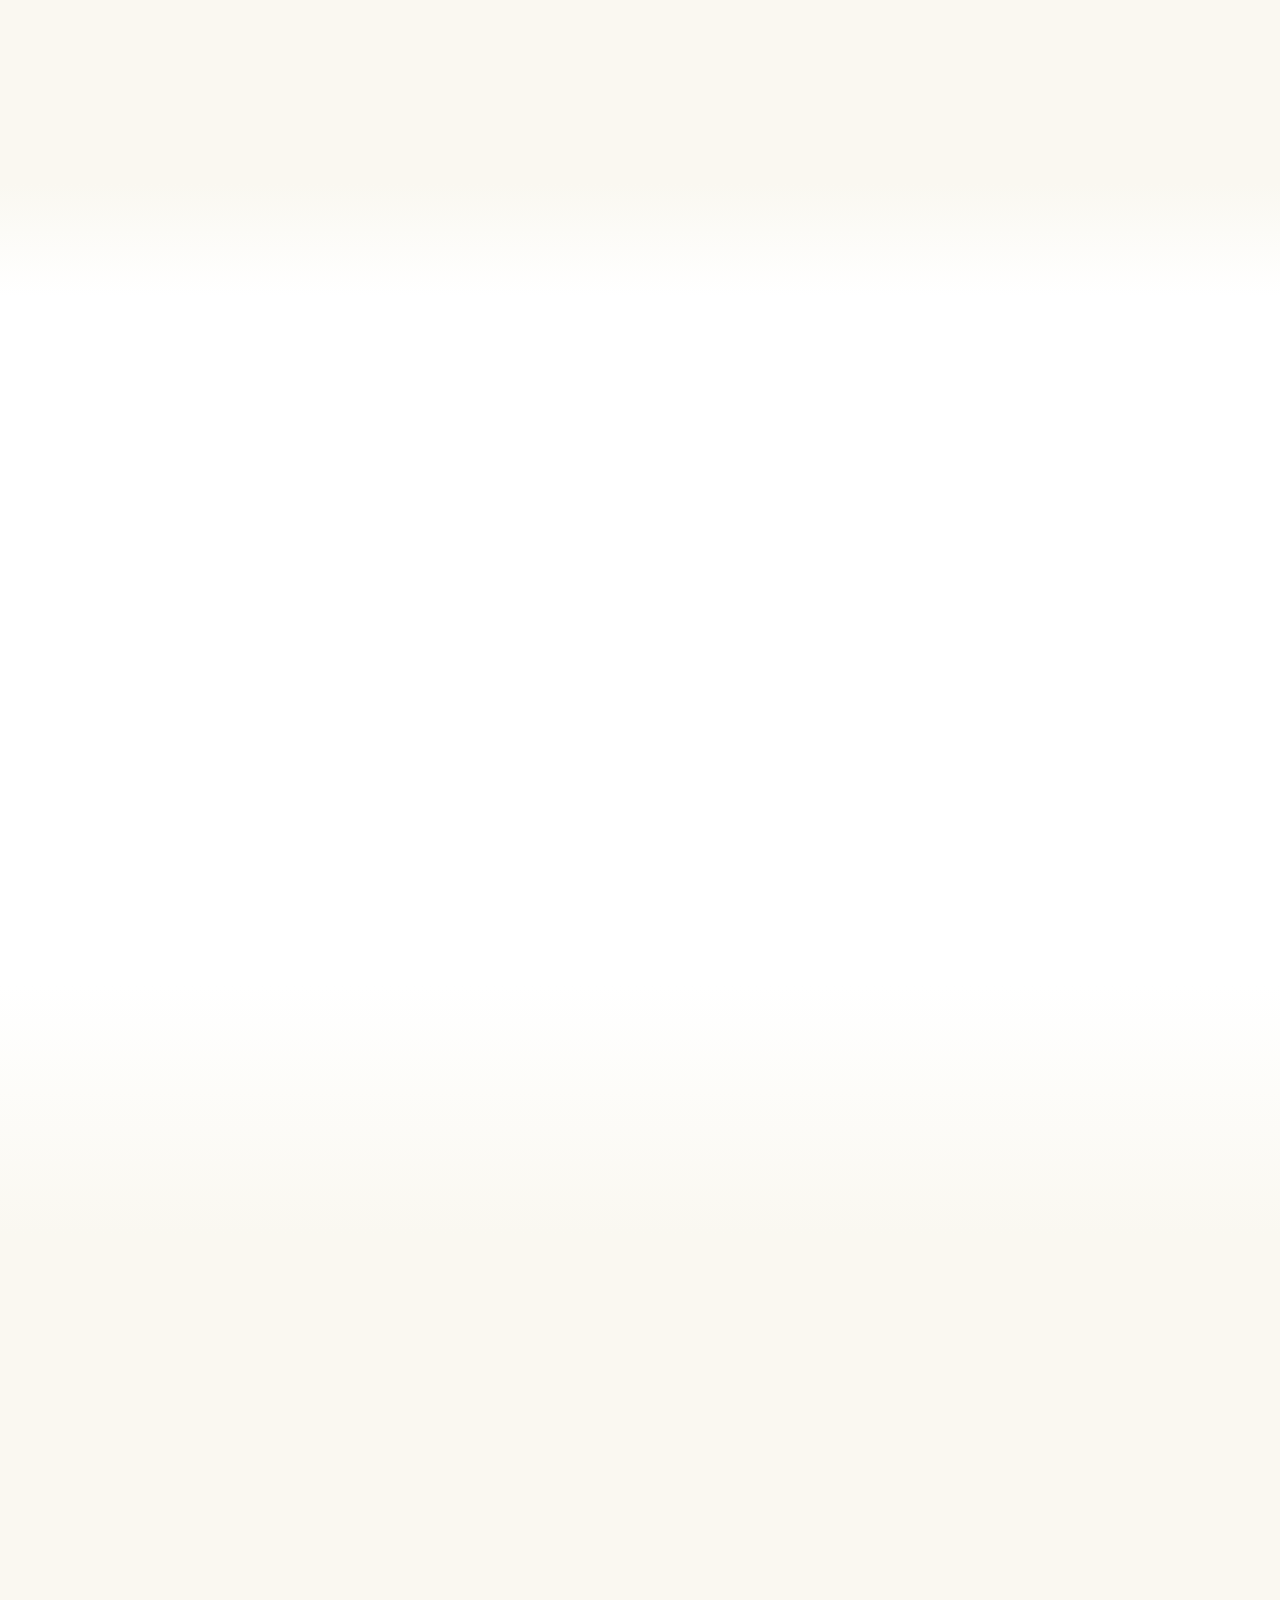
==== commit 93807c26: "Restaura ofertas individuais com cadernos" ====
--- a/index.html
+++ b/index.html
@@ -371,6 +371,11 @@
 
   <!-- OFERTA -->
   <section id="oferta" class="dark-sec py-16 sm:py-24">
+    <style>
+      #oferta .offer-grid{grid-template-columns:minmax(0,1fr)}
+      @media(min-width:768px){#oferta .offer-grid{grid-template-columns:repeat(2,minmax(0,1fr))}}
+      @media(min-width:1024px){#oferta .offer-grid{grid-template-columns:repeat(3,minmax(0,1fr))}}
+    </style>
     <div class="divtop"></div>
     <div class="max-w-7xl mx-auto px-5 sm:px-6">
       <div class="text-center mb-8 reveal">
@@ -403,6 +408,233 @@
           </div>
         </div>
       </article>
+
+      <div class="offer-grid grid gap-6 items-stretch">
+        <article class="card p-5 sm:p-6 text-center flex flex-col">
+          <img src="ofertas/dutos-e-terminais.webp" width="1254" height="1254" loading="lazy" decoding="async" alt="Mapas Visuais Completos da Competência Dutos e Terminais" class="w-full aspect-square object-cover mx-auto mb-5 rounded-xl">
+          <div class="font-display font-bold text-ink-800 text-xl">Dutos e Terminais</div>
+          <div class="mt-5 pt-4 pb-4 text-left flex-1" style="border-top:1px solid #EBEEF3; border-bottom:1px solid #EBEEF3">
+            <div class="stack-item text-ink-700" style="border-color:#EBEEF3"><span>Mapas Visuais Completos da Competência Dutos e Terminais</span><span class="text-ink-400 line-through shrink-0">R$ 197</span></div>
+            <div class="stack-item text-ink-700" style="border-color:#EBEEF3"><span>Caderno: 250 Questões Comentadas — Nível Médio e Técnico</span></div>
+            <div class="stack-item text-ink-700" style="border-color:#EBEEF3"><span>Caderno: 250 Questões Comentadas — Nível Superior</span></div>
+            <div class="stack-item text-ink-700" style="border-color:#EBEEF3"><span>Bônus 01: Cronograma Reta Final - Plano de Revisão</span><span class="text-ink-400 line-through shrink-0">R$ 27</span></div>
+            <div class="stack-item text-ink-700" style="border-color:#EBEEF3"><span>Bônus 02: 50 Questões PT + MAT Comentadas</span><span class="text-ink-400 line-through shrink-0">R$ 27</span></div>
+            <div class="stack-item text-ink-700" style="border-color:#EBEEF3"><span>Bônus 03: Simulado Cronometrado 4 Horas</span><span class="text-ink-400 line-through shrink-0">R$ 47</span></div>
+            <div class="stack-item text-ink-700" style="border-color:#EBEEF3"><span>Bônus 04: Edital Verticalizado em Checklist</span><span class="text-ink-400 line-through shrink-0">R$ 47</span></div>
+          </div>
+          <div class="text-ink-500 mt-4">Hoje por apenas:</div><div class="font-display font-bold text-5xl text-teal-700 leading-none mt-2">R$ 57,90</div>
+          <a href="https://pay.hotmart.com/B107504758I?checkoutMode=10" class="btn btn-gold w-full mt-5 !py-4 text-sm uppercase tracking-wide !text-white" style="text-shadow:0 1px 2px rgba(16,34,52,.35)">Quero esta competência</a>
+        </article>
+
+        <article class="card p-5 sm:p-6 text-center flex flex-col">
+          <img src="ofertas/administracao-e-controle.webp" width="1254" height="1254" loading="lazy" decoding="async" alt="Mapas Visuais Completos da Competência Administração e Controle" class="w-full aspect-square object-cover mx-auto mb-5 rounded-xl">
+          <div class="font-display font-bold text-ink-800 text-xl">Administração e Controle</div>
+          <div class="mt-5 pt-4 pb-4 text-left flex-1" style="border-top:1px solid #EBEEF3; border-bottom:1px solid #EBEEF3">
+            <div class="stack-item text-ink-700" style="border-color:#EBEEF3"><span>Mapas Visuais Completos da Competência Administração e Controle</span><span class="text-ink-400 line-through shrink-0">R$ 197</span></div>
+            <div class="stack-item text-ink-700" style="border-color:#EBEEF3"><span>Caderno: 250 Questões Comentadas — Nível Médio e Técnico</span></div>
+            <div class="stack-item text-ink-700" style="border-color:#EBEEF3"><span>Caderno: 250 Questões Comentadas — Nível Superior</span></div>
+            <div class="stack-item text-ink-700" style="border-color:#EBEEF3"><span>Bônus 01: Cronograma Reta Final - Plano de Revisão</span><span class="text-ink-400 line-through shrink-0">R$ 27</span></div>
+            <div class="stack-item text-ink-700" style="border-color:#EBEEF3"><span>Bônus 02: 50 Questões PT + MAT Comentadas</span><span class="text-ink-400 line-through shrink-0">R$ 27</span></div>
+            <div class="stack-item text-ink-700" style="border-color:#EBEEF3"><span>Bônus 03: Simulado Cronometrado 4 Horas</span><span class="text-ink-400 line-through shrink-0">R$ 47</span></div>
+            <div class="stack-item text-ink-700" style="border-color:#EBEEF3"><span>Bônus 04: Edital Verticalizado em Checklist</span><span class="text-ink-400 line-through shrink-0">R$ 47</span></div>
+          </div>
+          <div class="text-ink-500 mt-4">Hoje por apenas:</div><div class="font-display font-bold text-5xl text-teal-700 leading-none mt-2">R$ 57,90</div>
+          <a href="https://pay.hotmart.com/B107234723G?checkoutMode=10" class="btn btn-gold w-full mt-5 !py-4 text-sm uppercase tracking-wide !text-white" style="text-shadow:0 1px 2px rgba(16,34,52,.35)">Quero esta competência</a>
+        </article>
+
+        <article class="card p-5 sm:p-6 text-center flex flex-col">
+          <img src="ofertas/seguranca-do-trabalho.webp" width="1254" height="1254" loading="lazy" decoding="async" alt="Mapas Visuais Completos da Competência Segurança do Trabalho" class="w-full aspect-square object-cover mx-auto mb-5 rounded-xl">
+          <div class="font-display font-bold text-ink-800 text-xl">Segurança do Trabalho</div>
+          <div class="mt-5 pt-4 pb-4 text-left flex-1" style="border-top:1px solid #EBEEF3; border-bottom:1px solid #EBEEF3">
+            <div class="stack-item text-ink-700" style="border-color:#EBEEF3"><span>Mapas Visuais Completos da Competência Segurança do Trabalho</span><span class="text-ink-400 line-through shrink-0">R$ 197</span></div>
+            <div class="stack-item text-ink-700" style="border-color:#EBEEF3"><span>Caderno: 250 Questões Comentadas — Nível Médio e Técnico</span></div>
+            <div class="stack-item text-ink-700" style="border-color:#EBEEF3"><span>Caderno: 250 Questões Comentadas — Nível Superior</span></div>
+            <div class="stack-item text-ink-700" style="border-color:#EBEEF3"><span>Bônus 01: Cronograma Reta Final - Plano de Revisão</span><span class="text-ink-400 line-through shrink-0">R$ 27</span></div>
+            <div class="stack-item text-ink-700" style="border-color:#EBEEF3"><span>Bônus 02: 50 Questões PT + MAT Comentadas</span><span class="text-ink-400 line-through shrink-0">R$ 27</span></div>
+            <div class="stack-item text-ink-700" style="border-color:#EBEEF3"><span>Bônus 03: Simulado Cronometrado 4 Horas</span><span class="text-ink-400 line-through shrink-0">R$ 47</span></div>
+            <div class="stack-item text-ink-700" style="border-color:#EBEEF3"><span>Bônus 04: Edital Verticalizado em Checklist</span><span class="text-ink-400 line-through shrink-0">R$ 47</span></div>
+          </div>
+          <div class="text-ink-500 mt-4">Hoje por apenas:</div><div class="font-display font-bold text-5xl text-teal-700 leading-none mt-2">R$ 57,90</div>
+          <a href="https://pay.hotmart.com/R107235015E?checkoutMode=10" class="btn btn-gold w-full mt-5 !py-4 text-sm uppercase tracking-wide !text-white" style="text-shadow:0 1px 2px rgba(16,34,52,.35)">Quero esta competência</a>
+        </article>
+
+        <article class="card p-5 sm:p-6 text-center flex flex-col">
+          <img src="ofertas/manutencao-e-mecanica.webp" width="1254" height="1254" loading="lazy" decoding="async" alt="Mapas Visuais Completos da Competência Manutenção e Mecânica" class="w-full aspect-square object-cover mx-auto mb-5 rounded-xl">
+          <div class="font-display font-bold text-ink-800 text-xl">Manutenção e Mecânica</div>
+          <div class="mt-5 pt-4 pb-4 text-left flex-1" style="border-top:1px solid #EBEEF3; border-bottom:1px solid #EBEEF3">
+            <div class="stack-item text-ink-700" style="border-color:#EBEEF3"><span>Mapas Visuais Completos da Competência Manutenção e Mecânica</span><span class="text-ink-400 line-through shrink-0">R$ 197</span></div>
+            <div class="stack-item text-ink-700" style="border-color:#EBEEF3"><span>Caderno: 250 Questões Comentadas — Nível Médio e Técnico</span></div>
+            <div class="stack-item text-ink-700" style="border-color:#EBEEF3"><span>Caderno: 250 Questões Comentadas — Nível Superior</span></div>
+            <div class="stack-item text-ink-700" style="border-color:#EBEEF3"><span>Bônus 01: Cronograma Reta Final - Plano de Revisão</span><span class="text-ink-400 line-through shrink-0">R$ 27</span></div>
+            <div class="stack-item text-ink-700" style="border-color:#EBEEF3"><span>Bônus 02: 50 Questões PT + MAT Comentadas</span><span class="text-ink-400 line-through shrink-0">R$ 27</span></div>
+            <div class="stack-item text-ink-700" style="border-color:#EBEEF3"><span>Bônus 03: Simulado Cronometrado 4 Horas</span><span class="text-ink-400 line-through shrink-0">R$ 47</span></div>
+            <div class="stack-item text-ink-700" style="border-color:#EBEEF3"><span>Bônus 04: Edital Verticalizado em Checklist</span><span class="text-ink-400 line-through shrink-0">R$ 47</span></div>
+          </div>
+          <div class="text-ink-500 mt-4">Hoje por apenas:</div><div class="font-display font-bold text-5xl text-teal-700 leading-none mt-2">R$ 57,90</div>
+          <a href="https://pay.hotmart.com/A107234935G?checkoutMode=10" class="btn btn-gold w-full mt-5 !py-4 text-sm uppercase tracking-wide !text-white" style="text-shadow:0 1px 2px rgba(16,34,52,.35)">Quero esta competência</a>
+        </article>
+
+        <article class="card p-5 sm:p-6 text-center flex flex-col">
+          <img src="ofertas/ambiental.webp" width="1254" height="1254" loading="lazy" decoding="async" alt="Mapas Visuais Completos da Competência Ambiental" class="w-full aspect-square object-cover mx-auto mb-5 rounded-xl">
+          <div class="font-display font-bold text-ink-800 text-xl">Ambiental</div>
+          <div class="mt-5 pt-4 pb-4 text-left flex-1" style="border-top:1px solid #EBEEF3; border-bottom:1px solid #EBEEF3">
+            <div class="stack-item text-ink-700" style="border-color:#EBEEF3"><span>Mapas Visuais Completos da Competência Ambiental</span><span class="text-ink-400 line-through shrink-0">R$ 197</span></div>
+            <div class="stack-item text-ink-700" style="border-color:#EBEEF3"><span>Caderno: 250 Questões Comentadas — Nível Médio e Técnico</span></div>
+            <div class="stack-item text-ink-700" style="border-color:#EBEEF3"><span>Caderno: 250 Questões Comentadas — Nível Superior</span></div>
+            <div class="stack-item text-ink-700" style="border-color:#EBEEF3"><span>Bônus 01: Cronograma Reta Final - Plano de Revisão</span><span class="text-ink-400 line-through shrink-0">R$ 27</span></div>
+            <div class="stack-item text-ink-700" style="border-color:#EBEEF3"><span>Bônus 02: 50 Questões PT + MAT Comentadas</span><span class="text-ink-400 line-through shrink-0">R$ 27</span></div>
+            <div class="stack-item text-ink-700" style="border-color:#EBEEF3"><span>Bônus 03: Simulado Cronometrado 4 Horas</span><span class="text-ink-400 line-through shrink-0">R$ 47</span></div>
+            <div class="stack-item text-ink-700" style="border-color:#EBEEF3"><span>Bônus 04: Edital Verticalizado em Checklist</span><span class="text-ink-400 line-through shrink-0">R$ 47</span></div>
+          </div>
+          <div class="text-ink-500 mt-4">Hoje por apenas:</div><div class="font-display font-bold text-5xl text-teal-700 leading-none mt-2">R$ 57,90</div>
+          <a href="https://pay.hotmart.com/P107521250H?checkoutMode=10" class="btn btn-gold w-full mt-5 !py-4 text-sm uppercase tracking-wide !text-white" style="text-shadow:0 1px 2px rgba(16,34,52,.35)">Quero esta competência</a>
+        </article>
+
+        <article class="card p-5 sm:p-6 text-center flex flex-col">
+          <img src="ofertas/contabilidade.webp" width="1254" height="1254" loading="lazy" decoding="async" alt="Mapas Visuais Completos da Competência Contabilidade" class="w-full aspect-square object-cover mx-auto mb-5 rounded-xl">
+          <div class="font-display font-bold text-ink-800 text-xl">Contabilidade</div>
+          <div class="mt-5 pt-4 pb-4 text-left flex-1" style="border-top:1px solid #EBEEF3; border-bottom:1px solid #EBEEF3">
+            <div class="stack-item text-ink-700" style="border-color:#EBEEF3"><span>Mapas Visuais Completos da Competência Contabilidade</span><span class="text-ink-400 line-through shrink-0">R$ 197</span></div>
+            <div class="stack-item text-ink-700" style="border-color:#EBEEF3"><span>Caderno: 250 Questões Comentadas — Nível Médio e Técnico</span></div>
+            <div class="stack-item text-ink-700" style="border-color:#EBEEF3"><span>Caderno: 250 Questões Comentadas — Nível Superior</span></div>
+            <div class="stack-item text-ink-700" style="border-color:#EBEEF3"><span>Bônus 01: Cronograma Reta Final - Plano de Revisão</span><span class="text-ink-400 line-through shrink-0">R$ 27</span></div>
+            <div class="stack-item text-ink-700" style="border-color:#EBEEF3"><span>Bônus 02: 50 Questões PT + MAT Comentadas</span><span class="text-ink-400 line-through shrink-0">R$ 27</span></div>
+            <div class="stack-item text-ink-700" style="border-color:#EBEEF3"><span>Bônus 03: Simulado Cronometrado 4 Horas</span><span class="text-ink-400 line-through shrink-0">R$ 47</span></div>
+            <div class="stack-item text-ink-700" style="border-color:#EBEEF3"><span>Bônus 04: Edital Verticalizado em Checklist</span><span class="text-ink-400 line-through shrink-0">R$ 47</span></div>
+          </div>
+          <div class="text-ink-500 mt-4">Hoje por apenas:</div><div class="font-display font-bold text-5xl text-teal-700 leading-none mt-2">R$ 57,90</div>
+          <a href="https://pay.hotmart.com/Y107521319Y?checkoutMode=10" class="btn btn-gold w-full mt-5 !py-4 text-sm uppercase tracking-wide !text-white" style="text-shadow:0 1px 2px rgba(16,34,52,.35)">Quero esta competência</a>
+        </article>
+
+        <article class="card p-5 sm:p-6 text-center flex flex-col">
+          <img src="ofertas/enfermagem-do-trabalho.webp" width="1254" height="1254" loading="lazy" decoding="async" alt="Mapas Visuais Completos da Competência Enfermagem do Trabalho" class="w-full aspect-square object-cover mx-auto mb-5 rounded-xl">
+          <div class="font-display font-bold text-ink-800 text-xl">Enfermagem do Trabalho</div>
+          <div class="mt-5 pt-4 pb-4 text-left flex-1" style="border-top:1px solid #EBEEF3; border-bottom:1px solid #EBEEF3">
+            <div class="stack-item text-ink-700" style="border-color:#EBEEF3"><span>Mapas Visuais Completos da Competência Enfermagem do Trabalho</span><span class="text-ink-400 line-through shrink-0">R$ 197</span></div>
+            <div class="stack-item text-ink-700" style="border-color:#EBEEF3"><span>Caderno: 250 Questões Comentadas — Nível Médio e Técnico</span></div>
+            <div class="stack-item text-ink-700" style="border-color:#EBEEF3"><span>Caderno: 250 Questões Comentadas — Nível Superior</span></div>
+            <div class="stack-item text-ink-700" style="border-color:#EBEEF3"><span>Bônus 01: Cronograma Reta Final - Plano de Revisão</span><span class="text-ink-400 line-through shrink-0">R$ 27</span></div>
+            <div class="stack-item text-ink-700" style="border-color:#EBEEF3"><span>Bônus 02: 50 Questões PT + MAT Comentadas</span><span class="text-ink-400 line-through shrink-0">R$ 27</span></div>
+            <div class="stack-item text-ink-700" style="border-color:#EBEEF3"><span>Bônus 03: Simulado Cronometrado 4 Horas</span><span class="text-ink-400 line-through shrink-0">R$ 47</span></div>
+            <div class="stack-item text-ink-700" style="border-color:#EBEEF3"><span>Bônus 04: Edital Verticalizado em Checklist</span><span class="text-ink-400 line-through shrink-0">R$ 47</span></div>
+          </div>
+          <div class="text-ink-500 mt-4">Hoje por apenas:</div><div class="font-display font-bold text-5xl text-teal-700 leading-none mt-2">R$ 57,90</div>
+          <a href="https://pay.hotmart.com/P107523975M?checkoutMode=10" class="btn btn-gold w-full mt-5 !py-4 text-sm uppercase tracking-wide !text-white" style="text-shadow:0 1px 2px rgba(16,34,52,.35)">Quero esta competência</a>
+        </article>
+
+        <article class="card p-5 sm:p-6 text-center flex flex-col">
+          <img src="ofertas/faixa-de-dutos.webp" width="1254" height="1254" loading="lazy" decoding="async" alt="Mapas Visuais Completos da Competência Faixa de Dutos" class="w-full aspect-square object-cover mx-auto mb-5 rounded-xl">
+          <div class="font-display font-bold text-ink-800 text-xl">Faixa de Dutos</div>
+          <div class="mt-5 pt-4 pb-4 text-left flex-1" style="border-top:1px solid #EBEEF3; border-bottom:1px solid #EBEEF3">
+            <div class="stack-item text-ink-700" style="border-color:#EBEEF3"><span>Mapas Visuais Completos da Competência Faixa de Dutos</span><span class="text-ink-400 line-through shrink-0">R$ 197</span></div>
+            <div class="stack-item text-ink-700" style="border-color:#EBEEF3"><span>Caderno: 250 Questões Comentadas — Nível Médio e Técnico</span></div>
+            <div class="stack-item text-ink-700" style="border-color:#EBEEF3"><span>Caderno: 250 Questões Comentadas — Nível Superior</span></div>
+            <div class="stack-item text-ink-700" style="border-color:#EBEEF3"><span>Bônus 01: Cronograma Reta Final - Plano de Revisão</span><span class="text-ink-400 line-through shrink-0">R$ 27</span></div>
+            <div class="stack-item text-ink-700" style="border-color:#EBEEF3"><span>Bônus 02: 50 Questões PT + MAT Comentadas</span><span class="text-ink-400 line-through shrink-0">R$ 27</span></div>
+            <div class="stack-item text-ink-700" style="border-color:#EBEEF3"><span>Bônus 03: Simulado Cronometrado 4 Horas</span><span class="text-ink-400 line-through shrink-0">R$ 47</span></div>
+            <div class="stack-item text-ink-700" style="border-color:#EBEEF3"><span>Bônus 04: Edital Verticalizado em Checklist</span><span class="text-ink-400 line-through shrink-0">R$ 47</span></div>
+          </div>
+          <div class="text-ink-500 mt-4">Hoje por apenas:</div><div class="font-display font-bold text-5xl text-teal-700 leading-none mt-2">R$ 57,90</div>
+          <a href="https://pay.hotmart.com/U107524145P?checkoutMode=10" class="btn btn-gold w-full mt-5 !py-4 text-sm uppercase tracking-wide !text-white" style="text-shadow:0 1px 2px rgba(16,34,52,.35)">Quero esta competência</a>
+        </article>
+
+        <article class="card p-5 sm:p-6 text-center flex flex-col">
+          <img src="ofertas/manutencao-eletrica.webp" width="1254" height="1254" loading="lazy" decoding="async" alt="Mapas Visuais Completos da Competência Manutenção Elétrica" class="w-full aspect-square object-cover mx-auto mb-5 rounded-xl">
+          <div class="font-display font-bold text-ink-800 text-xl">Manutenção Elétrica</div>
+          <div class="mt-5 pt-4 pb-4 text-left flex-1" style="border-top:1px solid #EBEEF3; border-bottom:1px solid #EBEEF3">
+            <div class="stack-item text-ink-700" style="border-color:#EBEEF3"><span>Mapas Visuais Completos da Competência Manutenção Elétrica</span><span class="text-ink-400 line-through shrink-0">R$ 197</span></div>
+            <div class="stack-item text-ink-700" style="border-color:#EBEEF3"><span>Caderno: 250 Questões Comentadas — Nível Médio e Técnico</span></div>
+            <div class="stack-item text-ink-700" style="border-color:#EBEEF3"><span>Caderno: 250 Questões Comentadas — Nível Superior</span></div>
+            <div class="stack-item text-ink-700" style="border-color:#EBEEF3"><span>Bônus 01: Cronograma Reta Final - Plano de Revisão</span><span class="text-ink-400 line-through shrink-0">R$ 27</span></div>
+            <div class="stack-item text-ink-700" style="border-color:#EBEEF3"><span>Bônus 02: 50 Questões PT + MAT Comentadas</span><span class="text-ink-400 line-through shrink-0">R$ 27</span></div>
+            <div class="stack-item text-ink-700" style="border-color:#EBEEF3"><span>Bônus 03: Simulado Cronometrado 4 Horas</span><span class="text-ink-400 line-through shrink-0">R$ 47</span></div>
+            <div class="stack-item text-ink-700" style="border-color:#EBEEF3"><span>Bônus 04: Edital Verticalizado em Checklist</span><span class="text-ink-400 line-through shrink-0">R$ 47</span></div>
+          </div>
+          <div class="text-ink-500 mt-4">Hoje por apenas:</div><div class="font-display font-bold text-5xl text-teal-700 leading-none mt-2">R$ 57,90</div>
+          <a href="https://pay.hotmart.com/F107524351J?checkoutMode=10" class="btn btn-gold w-full mt-5 !py-4 text-sm uppercase tracking-wide !text-white" style="text-shadow:0 1px 2px rgba(16,34,52,.35)">Quero esta competência</a>
+        </article>
+
+        <article class="card p-5 sm:p-6 text-center flex flex-col">
+          <img src="ofertas/manutencao-eletronica.webp" width="1254" height="1254" loading="lazy" decoding="async" alt="Mapas Visuais Completos da Competência Manutenção Eletrônica" class="w-full aspect-square object-cover mx-auto mb-5 rounded-xl">
+          <div class="font-display font-bold text-ink-800 text-xl">Manutenção Eletrônica</div>
+          <div class="mt-5 pt-4 pb-4 text-left flex-1" style="border-top:1px solid #EBEEF3; border-bottom:1px solid #EBEEF3">
+            <div class="stack-item text-ink-700" style="border-color:#EBEEF3"><span>Mapas Visuais Completos da Competência Manutenção Eletrônica</span><span class="text-ink-400 line-through shrink-0">R$ 197</span></div>
+            <div class="stack-item text-ink-700" style="border-color:#EBEEF3"><span>Caderno: 250 Questões Comentadas — Nível Médio e Técnico</span></div>
+            <div class="stack-item text-ink-700" style="border-color:#EBEEF3"><span>Caderno: 250 Questões Comentadas — Nível Superior</span></div>
+            <div class="stack-item text-ink-700" style="border-color:#EBEEF3"><span>Bônus 01: Cronograma Reta Final - Plano de Revisão</span><span class="text-ink-400 line-through shrink-0">R$ 27</span></div>
+            <div class="stack-item text-ink-700" style="border-color:#EBEEF3"><span>Bônus 02: 50 Questões PT + MAT Comentadas</span><span class="text-ink-400 line-through shrink-0">R$ 27</span></div>
+            <div class="stack-item text-ink-700" style="border-color:#EBEEF3"><span>Bônus 03: Simulado Cronometrado 4 Horas</span><span class="text-ink-400 line-through shrink-0">R$ 47</span></div>
+            <div class="stack-item text-ink-700" style="border-color:#EBEEF3"><span>Bônus 04: Edital Verticalizado em Checklist</span><span class="text-ink-400 line-through shrink-0">R$ 47</span></div>
+          </div>
+          <div class="text-ink-500 mt-4">Hoje por apenas:</div><div class="font-display font-bold text-5xl text-teal-700 leading-none mt-2">R$ 57,90</div>
+          <a href="https://pay.hotmart.com/K107524524J?checkoutMode=10" class="btn btn-gold w-full mt-5 !py-4 text-sm uppercase tracking-wide !text-white" style="text-shadow:0 1px 2px rgba(16,34,52,.35)">Quero esta competência</a>
+        </article>
+
+        <article class="card p-5 sm:p-6 text-center flex flex-col">
+          <img src="ofertas/manutencao-instrumentacao.webp" width="1254" height="1254" loading="lazy" decoding="async" alt="Mapas Visuais Completos da Competência Manutenção - Instrumentação" class="w-full aspect-square object-cover mx-auto mb-5 rounded-xl">
+          <div class="font-display font-bold text-ink-800 text-xl">Manutenção - Instrumentação</div>
+          <div class="mt-5 pt-4 pb-4 text-left flex-1" style="border-top:1px solid #EBEEF3; border-bottom:1px solid #EBEEF3">
+            <div class="stack-item text-ink-700" style="border-color:#EBEEF3"><span>Mapas Visuais Completos da Competência Manutenção - Instrumentação</span><span class="text-ink-400 line-through shrink-0">R$ 197</span></div>
+            <div class="stack-item text-ink-700" style="border-color:#EBEEF3"><span>Caderno: 250 Questões Comentadas — Nível Médio e Técnico</span></div>
+            <div class="stack-item text-ink-700" style="border-color:#EBEEF3"><span>Caderno: 250 Questões Comentadas — Nível Superior</span></div>
+            <div class="stack-item text-ink-700" style="border-color:#EBEEF3"><span>Bônus 01: Cronograma Reta Final - Plano de Revisão</span><span class="text-ink-400 line-through shrink-0">R$ 27</span></div>
+            <div class="stack-item text-ink-700" style="border-color:#EBEEF3"><span>Bônus 02: 50 Questões PT + MAT Comentadas</span><span class="text-ink-400 line-through shrink-0">R$ 27</span></div>
+            <div class="stack-item text-ink-700" style="border-color:#EBEEF3"><span>Bônus 03: Simulado Cronometrado 4 Horas</span><span class="text-ink-400 line-through shrink-0">R$ 47</span></div>
+            <div class="stack-item text-ink-700" style="border-color:#EBEEF3"><span>Bônus 04: Edital Verticalizado em Checklist</span><span class="text-ink-400 line-through shrink-0">R$ 47</span></div>
+          </div>
+          <div class="text-ink-500 mt-4">Hoje por apenas:</div><div class="font-display font-bold text-5xl text-teal-700 leading-none mt-2">R$ 57,90</div>
+          <a href="https://pay.hotmart.com/L107524882J?checkoutMode=10" class="btn btn-gold w-full mt-5 !py-4 text-sm uppercase tracking-wide !text-white" style="text-shadow:0 1px 2px rgba(16,34,52,.35)">Quero esta competência</a>
+        </article>
+
+        <article class="card p-5 sm:p-6 text-center flex flex-col">
+          <img src="ofertas/monitoramento-logistico.webp" width="1254" height="1254" loading="lazy" decoding="async" alt="Mapas Visuais Completos da Competência Monitoramento Logístico" class="w-full aspect-square object-cover mx-auto mb-5 rounded-xl">
+          <div class="font-display font-bold text-ink-800 text-xl">Monitoramento Logístico</div>
+          <div class="mt-5 pt-4 pb-4 text-left flex-1" style="border-top:1px solid #EBEEF3; border-bottom:1px solid #EBEEF3">
+            <div class="stack-item text-ink-700" style="border-color:#EBEEF3"><span>Mapas Visuais Completos da Competência Monitoramento Logístico</span><span class="text-ink-400 line-through shrink-0">R$ 197</span></div>
+            <div class="stack-item text-ink-700" style="border-color:#EBEEF3"><span>Caderno: 250 Questões Comentadas — Nível Médio e Técnico</span></div>
+            <div class="stack-item text-ink-700" style="border-color:#EBEEF3"><span>Caderno: 250 Questões Comentadas — Nível Superior</span></div>
+            <div class="stack-item text-ink-700" style="border-color:#EBEEF3"><span>Bônus 01: Cronograma Reta Final - Plano de Revisão</span><span class="text-ink-400 line-through shrink-0">R$ 27</span></div>
+            <div class="stack-item text-ink-700" style="border-color:#EBEEF3"><span>Bônus 02: 50 Questões PT + MAT Comentadas</span><span class="text-ink-400 line-through shrink-0">R$ 27</span></div>
+            <div class="stack-item text-ink-700" style="border-color:#EBEEF3"><span>Bônus 03: Simulado Cronometrado 4 Horas</span><span class="text-ink-400 line-through shrink-0">R$ 47</span></div>
+            <div class="stack-item text-ink-700" style="border-color:#EBEEF3"><span>Bônus 04: Edital Verticalizado em Checklist</span><span class="text-ink-400 line-through shrink-0">R$ 47</span></div>
+          </div>
+          <div class="text-ink-500 mt-4">Hoje por apenas:</div><div class="font-display font-bold text-5xl text-teal-700 leading-none mt-2">R$ 57,90</div>
+          <a href="https://pay.hotmart.com/Q107527612H?checkoutMode=10" class="btn btn-gold w-full mt-5 !py-4 text-sm uppercase tracking-wide !text-white" style="text-shadow:0 1px 2px rgba(16,34,52,.35)">Quero esta competência</a>
+        </article>
+
+        <article class="card p-5 sm:p-6 text-center flex flex-col">
+          <img src="ofertas/quimica-do-petroleo.webp" width="1254" height="1254" loading="lazy" decoding="async" alt="Mapas Visuais Completos da Competência Química do Petróleo" class="w-full aspect-square object-cover mx-auto mb-5 rounded-xl">
+          <div class="font-display font-bold text-ink-800 text-xl">Química do Petróleo</div>
+          <div class="mt-5 pt-4 pb-4 text-left flex-1" style="border-top:1px solid #EBEEF3; border-bottom:1px solid #EBEEF3">
+            <div class="stack-item text-ink-700" style="border-color:#EBEEF3"><span>Mapas Visuais Completos da Competência Química do Petróleo</span><span class="text-ink-400 line-through shrink-0">R$ 197</span></div>
+            <div class="stack-item text-ink-700" style="border-color:#EBEEF3"><span>Caderno: 250 Questões Comentadas — Nível Médio e Técnico</span></div>
+            <div class="stack-item text-ink-700" style="border-color:#EBEEF3"><span>Caderno: 250 Questões Comentadas — Nível Superior</span></div>
+            <div class="stack-item text-ink-700" style="border-color:#EBEEF3"><span>Bônus 01: Cronograma Reta Final - Plano de Revisão</span><span class="text-ink-400 line-through shrink-0">R$ 27</span></div>
+            <div class="stack-item text-ink-700" style="border-color:#EBEEF3"><span>Bônus 02: 50 Questões PT + MAT Comentadas</span><span class="text-ink-400 line-through shrink-0">R$ 27</span></div>
+            <div class="stack-item text-ink-700" style="border-color:#EBEEF3"><span>Bônus 03: Simulado Cronometrado 4 Horas</span><span class="text-ink-400 line-through shrink-0">R$ 47</span></div>
+            <div class="stack-item text-ink-700" style="border-color:#EBEEF3"><span>Bônus 04: Edital Verticalizado em Checklist</span><span class="text-ink-400 line-through shrink-0">R$ 47</span></div>
+          </div>
+          <div class="text-ink-500 mt-4">Hoje por apenas:</div><div class="font-display font-bold text-5xl text-teal-700 leading-none mt-2">R$ 57,90</div>
+          <a href="https://pay.hotmart.com/Q107528061J?checkoutMode=10" class="btn btn-gold w-full mt-5 !py-4 text-sm uppercase tracking-wide !text-white" style="text-shadow:0 1px 2px rgba(16,34,52,.35)">Quero esta competência</a>
+        </article>
+
+        <article class="card p-5 sm:p-6 text-center flex flex-col">
+          <img src="ofertas/suprimentos-de-bens-e-servicos.webp" width="1254" height="1254" loading="lazy" decoding="async" alt="Mapas Visuais Completos da Competência Suprimentos de Bens e Serviços" class="w-full aspect-square object-cover mx-auto mb-5 rounded-xl">
+          <div class="font-display font-bold text-ink-800 text-xl">Suprimentos de Bens e Serviços</div>
+          <div class="mt-5 pt-4 pb-4 text-left flex-1" style="border-top:1px solid #EBEEF3; border-bottom:1px solid #EBEEF3">
+            <div class="stack-item text-ink-700" style="border-color:#EBEEF3"><span>Mapas Visuais Completos da Competência Suprimentos de Bens e Serviços</span><span class="text-ink-400 line-through shrink-0">R$ 197</span></div>
+            <div class="stack-item text-ink-700" style="border-color:#EBEEF3"><span>Caderno: 250 Questões Comentadas — Nível Médio e Técnico</span></div>
+            <div class="stack-item text-ink-700" style="border-color:#EBEEF3"><span>Caderno: 250 Questões Comentadas — Nível Superior</span></div>
+            <div class="stack-item text-ink-700" style="border-color:#EBEEF3"><span>Bônus 01: Cronograma Reta Final - Plano de Revisão</span><span class="text-ink-400 line-through shrink-0">R$ 27</span></div>
+            <div class="stack-item text-ink-700" style="border-color:#EBEEF3"><span>Bônus 02: 50 Questões PT + MAT Comentadas</span><span class="text-ink-400 line-through shrink-0">R$ 27</span></div>
+            <div class="stack-item text-ink-700" style="border-color:#EBEEF3"><span>Bônus 03: Simulado Cronometrado 4 Horas</span><span class="text-ink-400 line-through shrink-0">R$ 47</span></div>
+            <div class="stack-item text-ink-700" style="border-color:#EBEEF3"><span>Bônus 04: Edital Verticalizado em Checklist</span><span class="text-ink-400 line-through shrink-0">R$ 47</span></div>
+          </div>
+          <div class="text-ink-500 mt-4">Hoje por apenas:</div><div class="font-display font-bold text-5xl text-teal-700 leading-none mt-2">R$ 57,90</div>
+          <a href="https://pay.hotmart.com/L107528135V?checkoutMode=10" class="btn btn-gold w-full mt-5 !py-4 text-sm uppercase tracking-wide !text-white" style="text-shadow:0 1px 2px rgba(16,34,52,.35)">Quero esta competência</a>
+        </article>
+      </div>
+
 
       <div class="max-w-md mx-auto">
         <p class="text-center text-white/45 text-xs mt-6 reveal">Sem mensalidade. Sem assinatura. Sem pegadinha.</p>
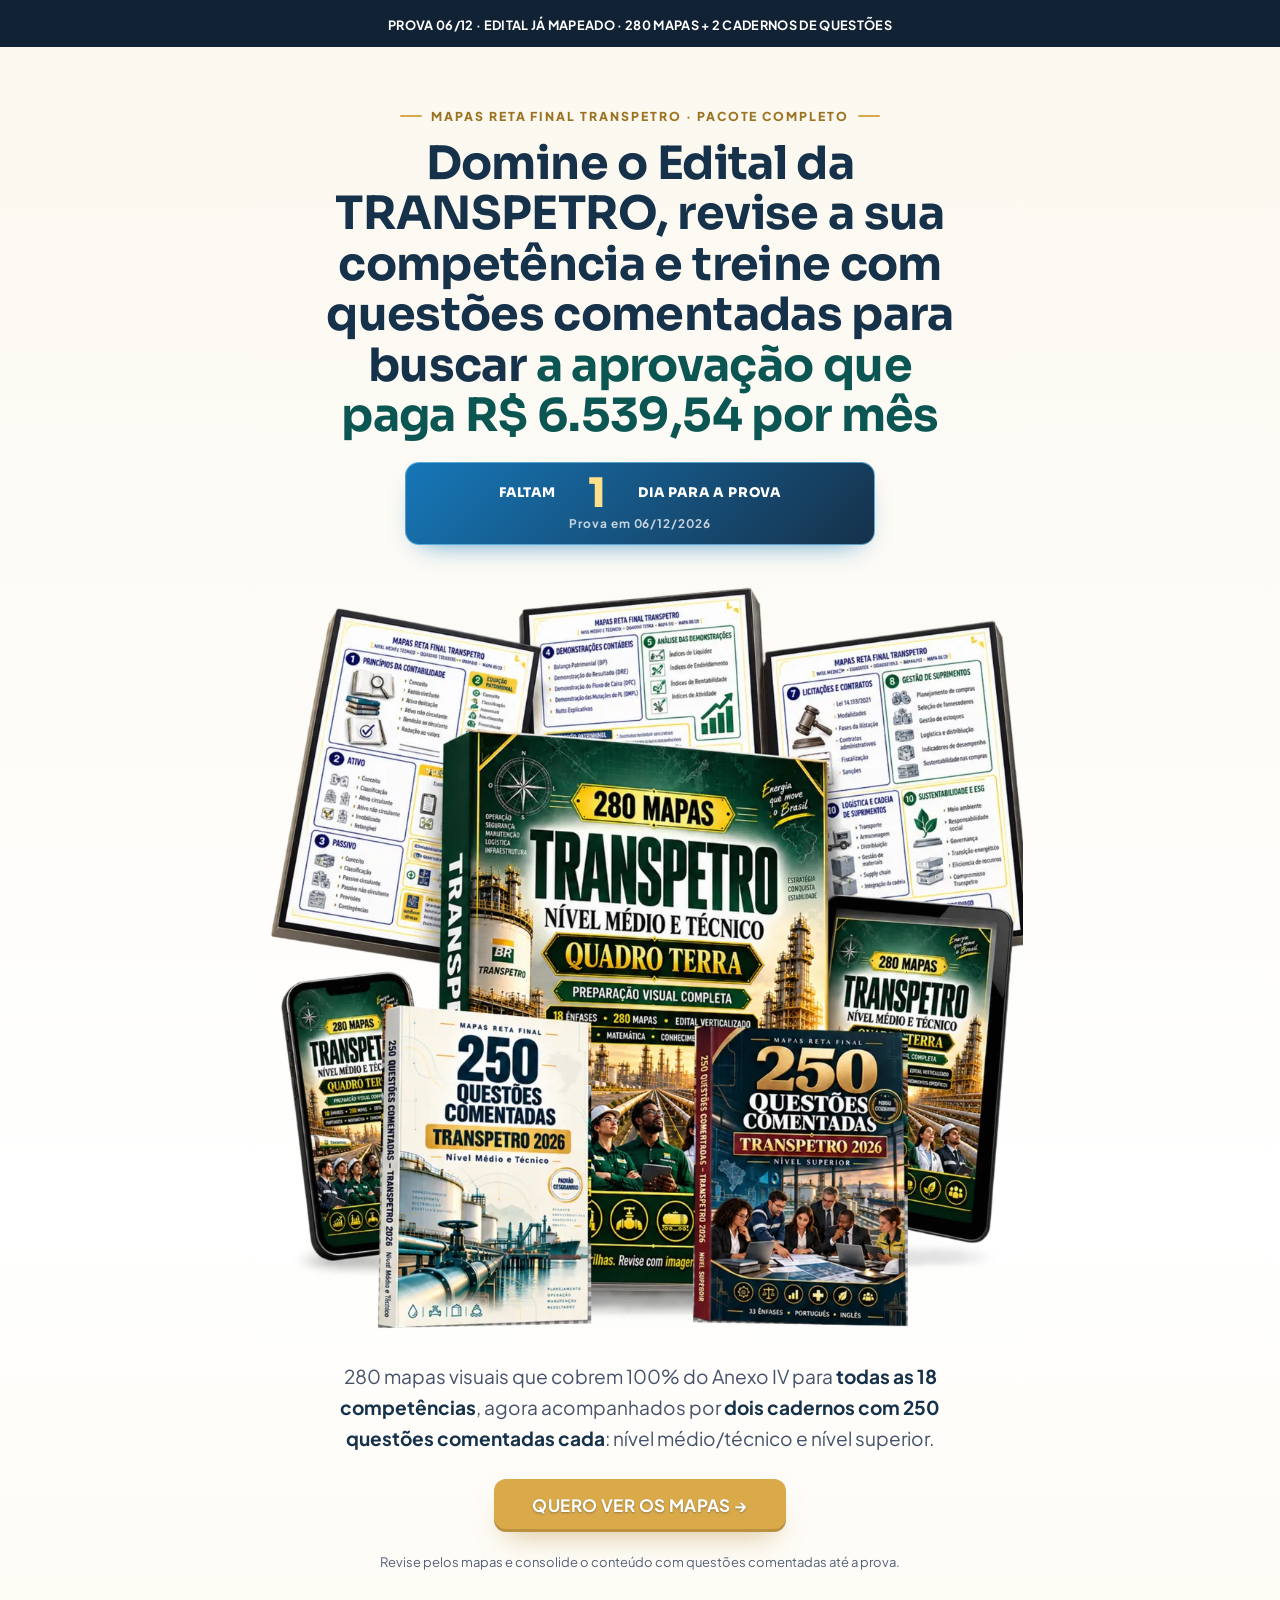
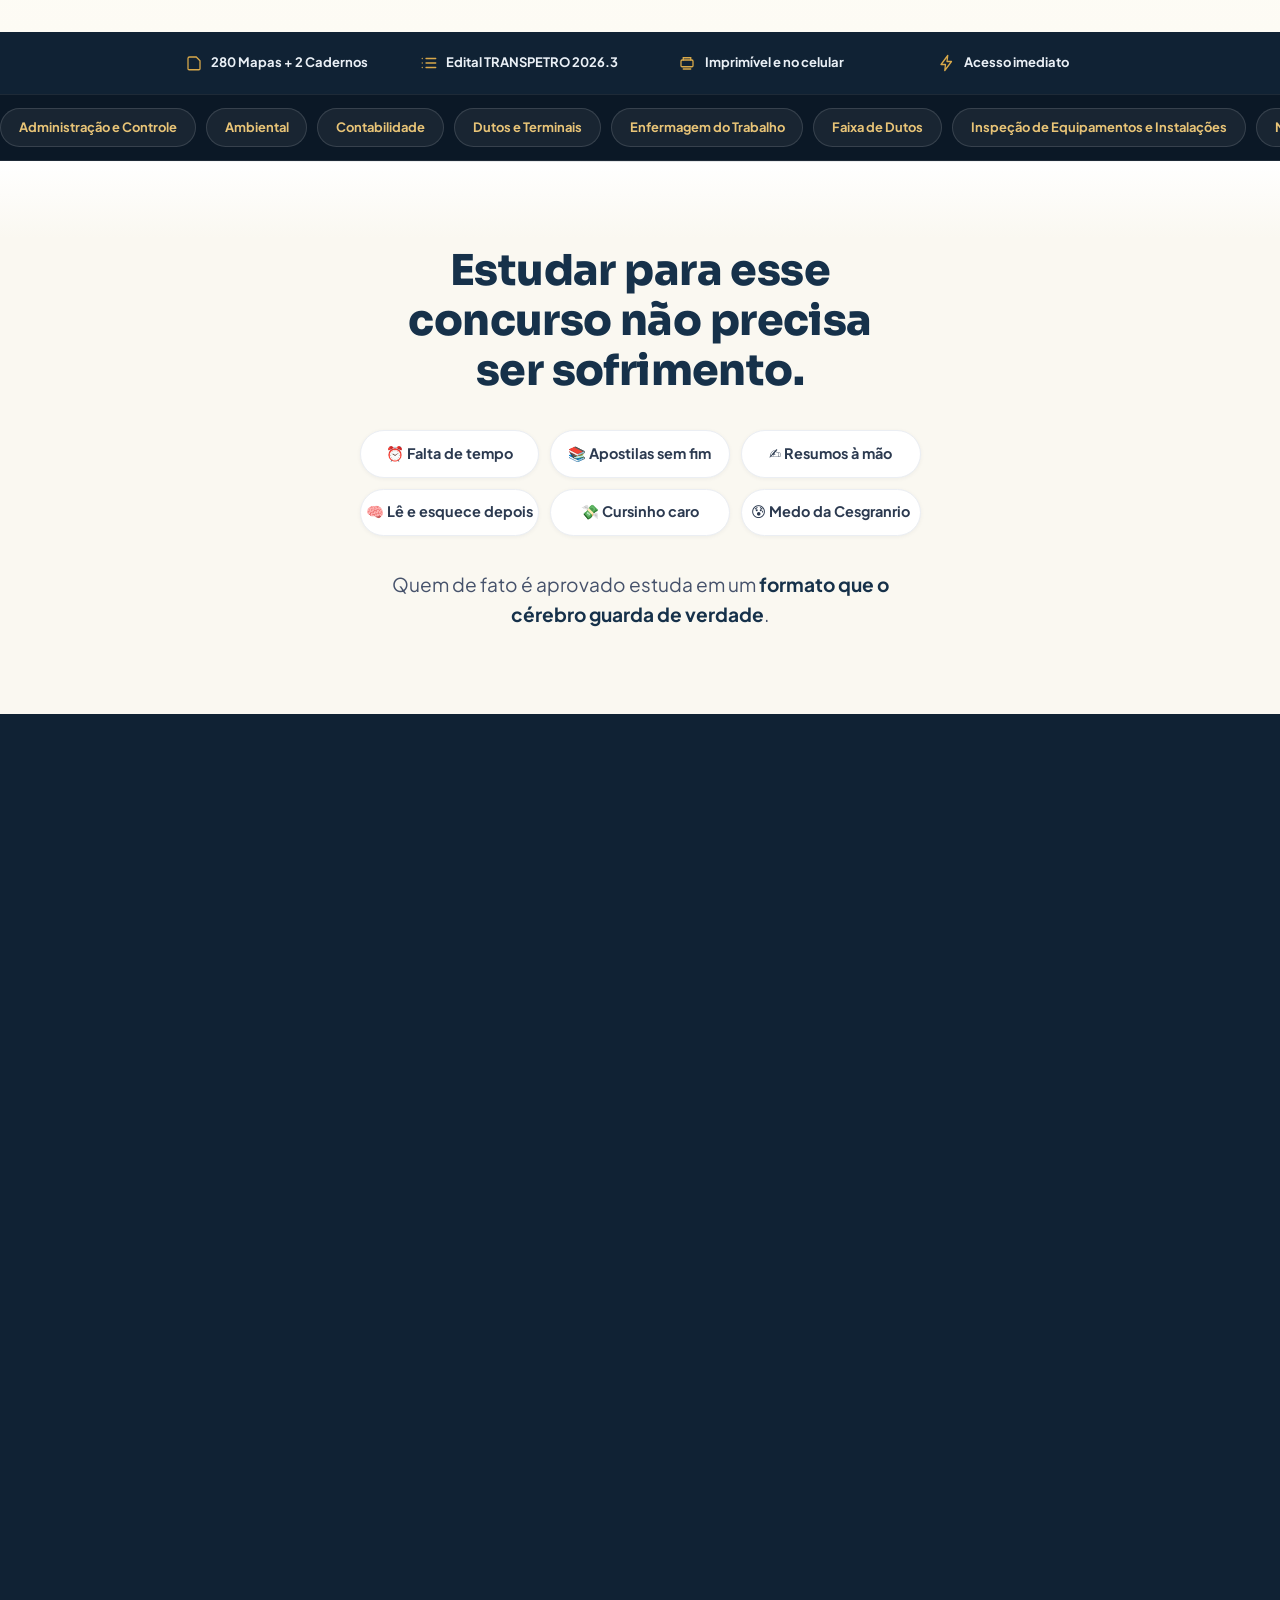
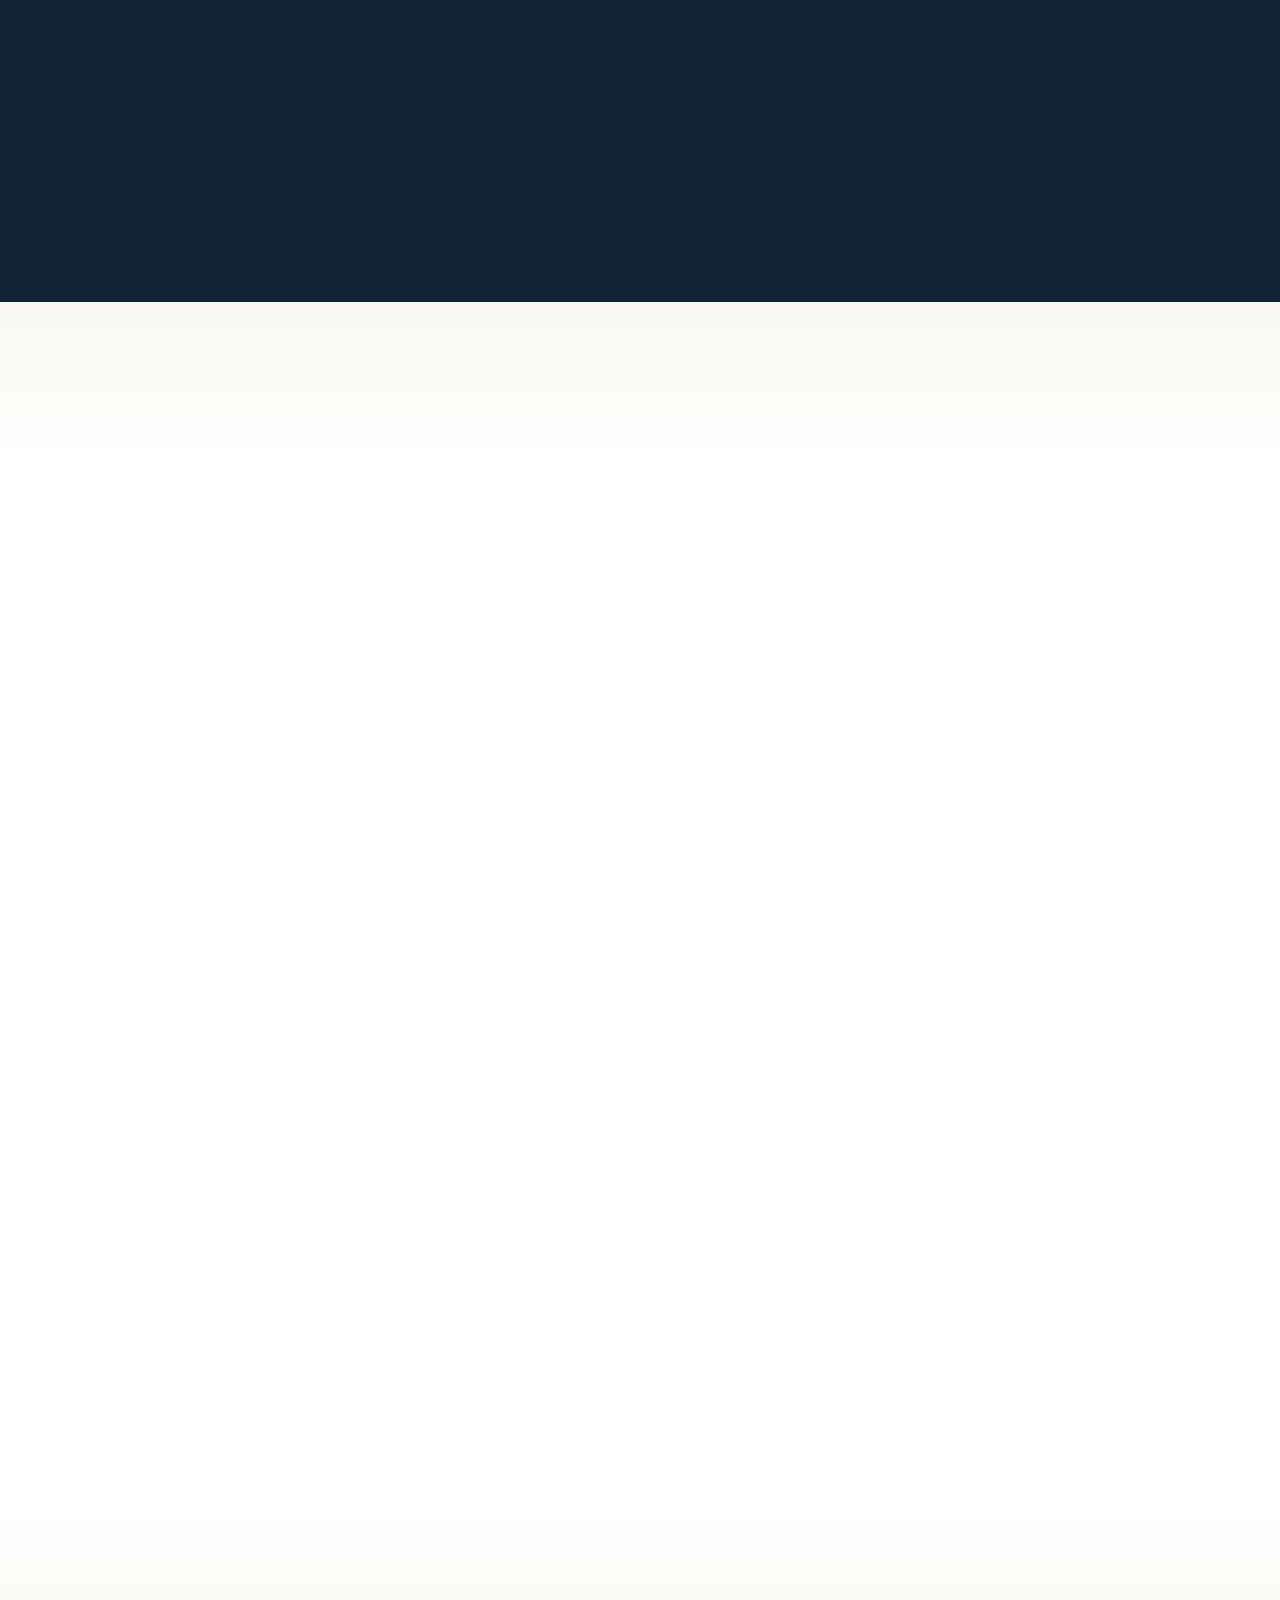
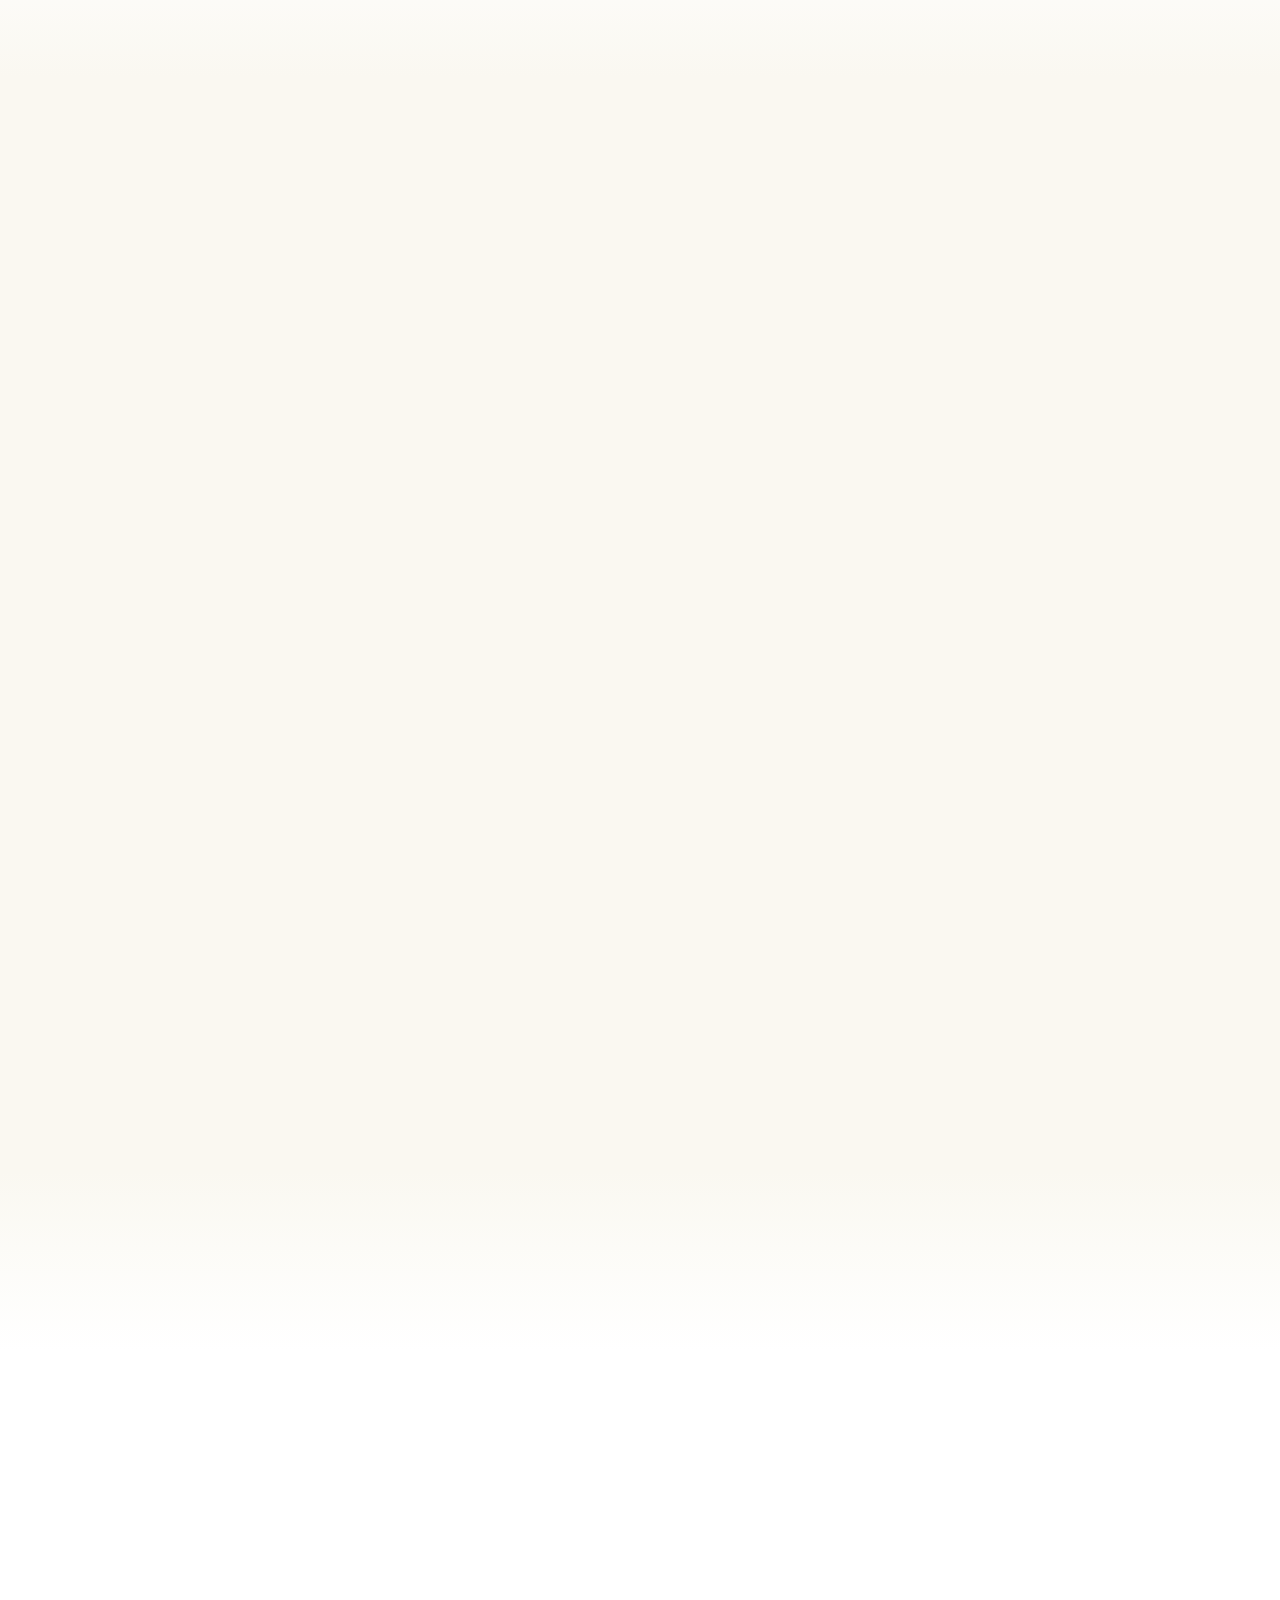
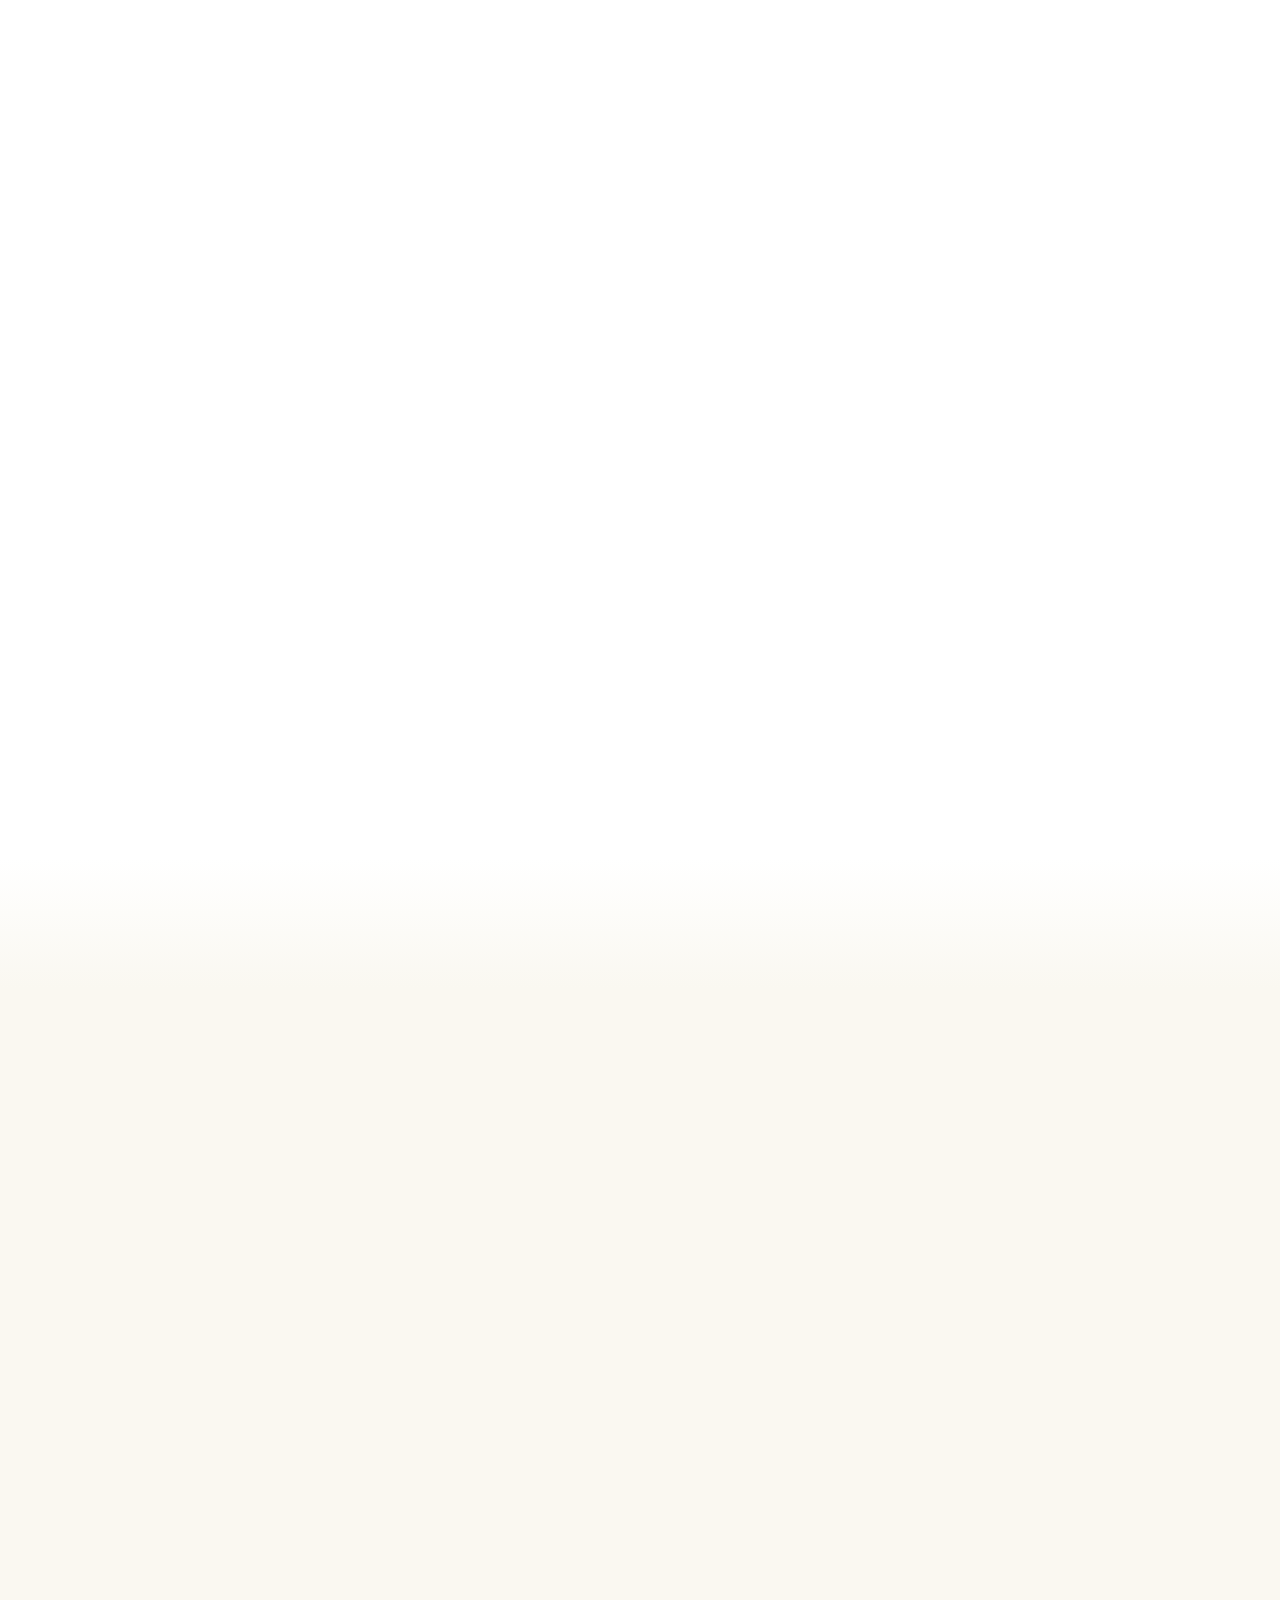
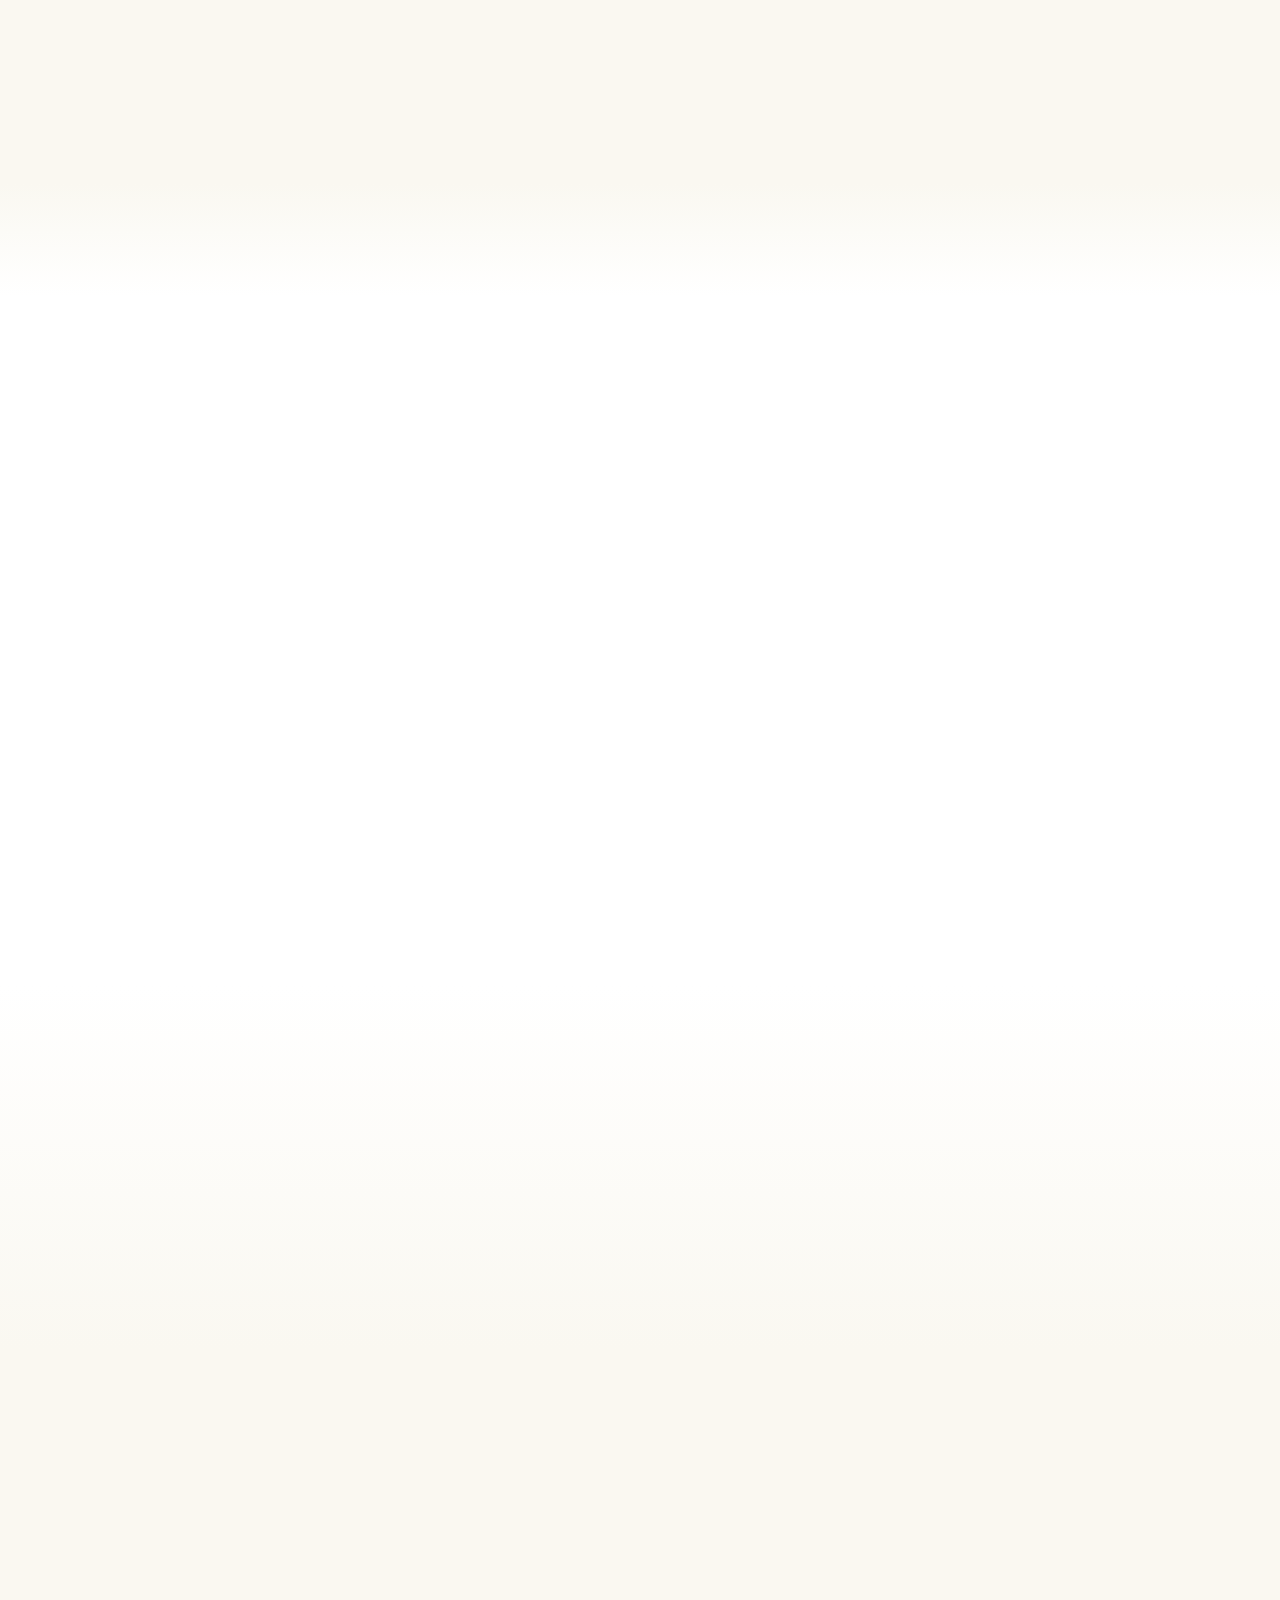
==== commit 19778390: "Adiciona bonus Painel de Prioridades" ====
--- a/index.html
+++ b/index.html
@@ -358,12 +358,13 @@
   <section class="py-16 sm:py-24" style="background:linear-gradient(180deg,#ffffff 0%,#FAF8F1 14%,#FAF8F1 100%);">
     <div class="divtop"></div>
     <div class="max-w-5xl mx-auto px-5 sm:px-6">
-      <div class="text-center mb-10 reveal"><span class="eyebrow center">🎁 4 bônus exclusivos</span><h2 class="mt-3">E você ainda leva <span class="accent">todos estes bônus</span></h2><div class="gold-rule"></div></div>
+      <div class="text-center mb-10 reveal"><span class="eyebrow center">🎁 5 bônus exclusivos</span><h2 class="mt-3">E você ainda leva <span class="accent">todos estes bônus</span></h2><div class="gold-rule"></div></div>
       <div class="grid grid-cols-1 sm:grid-cols-2 gap-4 reveal">
         <div class="card overflow-hidden"><div style="aspect-ratio:1/1" class="overflow-hidden p-3"><img src="bonus-cronograma.webp" alt="Cronograma Reta Final - Plano de Revisão" loading="lazy" decoding="async" class="w-full h-full object-contain" onerror="this.outerHTML='&lt;div class=\'ph\'&gt;&lt;span class=\'lab\'&gt;Capa bônus&lt;/span&gt;&lt;/div&gt;'"></div><div class="p-4"><span class="inline-block text-[10px] font-bold uppercase tracking-[0.12em] text-gold-600 border border-dashed border-gold-400 rounded-full px-2 py-0.5 mb-2">Bônus 01</span><div class="font-bold text-ink-800 text-lg">Cronograma Reta Final - Plano de Revisão</div><p class="text-[15px] text-ink-600 mt-1 leading-snug">Calendário dia a dia até 06/12, com o mapa certo pra cada dia.</p><div class="mt-1.5 text-sm"><span class="text-ink-400 line-through">De R$ 27</span> <span class="text-teal-700 font-bold">HOJE: GRÁTIS</span></div></div></div>
         <div class="card overflow-hidden"><div style="aspect-ratio:1/1" class="overflow-hidden p-3"><img src="bonus-questoes.webp" alt="50 Questões de Português e Matemática Comentadas" loading="lazy" decoding="async" class="w-full h-full object-contain" onerror="this.outerHTML='&lt;div class=\'ph\'&gt;&lt;span class=\'lab\'&gt;Capa bônus&lt;/span&gt;&lt;/div&gt;'"></div><div class="p-4"><span class="inline-block text-[10px] font-bold uppercase tracking-[0.12em] text-gold-600 border border-dashed border-gold-400 rounded-full px-2 py-0.5 mb-2">Bônus 02</span><div class="font-bold text-ink-800 text-lg">50 Questões de Português e Matemática Comentadas</div><p class="text-[15px] text-ink-600 mt-1 leading-snug">Treino rápido das matérias que eliminam se tirar zero.</p><div class="mt-1.5 text-sm"><span class="text-ink-400 line-through">De R$ 27</span> <span class="text-teal-700 font-bold">HOJE: GRÁTIS</span></div></div></div>
         <div class="card overflow-hidden"><div style="aspect-ratio:1/1" class="overflow-hidden p-3"><img src="bonus-simulado.webp" alt="Simulado Cronometrado 4 Horas" loading="lazy" decoding="async" class="w-full h-full object-contain" onerror="this.outerHTML='&lt;div class=\'ph\'&gt;&lt;span class=\'lab\'&gt;Capa bônus&lt;/span&gt;&lt;/div&gt;'"></div><div class="p-4"><span class="inline-block text-[10px] font-bold uppercase tracking-[0.12em] text-gold-600 border border-dashed border-gold-400 rounded-full px-2 py-0.5 mb-2">Bônus 03</span><div class="font-bold text-ink-800 text-lg">Simulado Cronometrado 4 Horas</div><p class="text-[15px] text-ink-600 mt-1 leading-snug">60 questões no formato exato da prova, com gabarito comentado.</p><div class="mt-1.5 text-sm"><span class="text-ink-400 line-through">De R$ 47</span> <span class="text-teal-700 font-bold">HOJE: GRÁTIS</span></div></div></div>
         <div class="card overflow-hidden"><div style="aspect-ratio:1/1" class="overflow-hidden p-3"><img src="bonus-checklist.webp" alt="Edital Verticalizado em Checklist" loading="lazy" decoding="async" class="w-full h-full object-contain" onerror="this.outerHTML='&lt;div class=\'ph\'&gt;&lt;span class=\'lab\'&gt;Capa bônus&lt;/span&gt;&lt;/div&gt;'"></div><div class="p-4"><span class="inline-block text-[10px] font-bold uppercase tracking-[0.12em] text-gold-600 border border-dashed border-gold-400 rounded-full px-2 py-0.5 mb-2">Bônus 04</span><div class="font-bold text-ink-800 text-lg">Edital Verticalizado em Checklist</div><p class="text-[15px] text-ink-600 mt-1 leading-snug">Todos os tópicos do Anexo IV ligados ao mapa correspondente, pra marcar o que já domina.</p><div class="mt-1.5 text-sm"><span class="text-ink-400 line-through">De R$ 47</span> <span class="text-teal-700 font-bold">HOJE: GRÁTIS</span></div></div></div>
+        <div class="card overflow-hidden sm:col-span-2 sm:max-w-lg sm:w-full sm:mx-auto"><div style="aspect-ratio:1/1" class="overflow-hidden p-3"><img src="bonus-painel-prioridades.webp" alt="Painel de Prioridades TRANSPETRO — saiba exatamente onde focar" width="1254" height="1254" loading="lazy" decoding="async" class="w-full h-full object-contain" onerror="this.outerHTML='&lt;div class=\'ph\'&gt;&lt;span class=\'lab\'&gt;Capa bônus&lt;/span&gt;&lt;/div&gt;'"></div><div class="p-4"><span class="inline-block text-[10px] font-bold uppercase tracking-[0.12em] text-gold-600 border border-dashed border-gold-400 rounded-full px-2 py-0.5 mb-2">Bônus 05</span><div class="font-bold text-ink-800 text-lg">🎁 NOVO BÔNUS: Painel de Prioridades TRANSPETRO</div><p class="text-[15px] text-ink-600 mt-2 leading-snug"><strong>Pare de decidir no escuro o que revisar primeiro.</strong></p><p class="text-[15px] text-ink-600 mt-2 leading-snug">Além dos Mapas Reta Final, você recebe o <strong>Painel de Prioridades</strong>, uma ferramenta para registrar seus acertos e erros e enxergar onde sua revisão precisa de mais atenção.</p><p class="text-[15px] text-ink-600 mt-2 leading-snug">O Radar 80/20 ajuda a separar os assuntos que exigem ação imediata daqueles que precisam apenas de manutenção — para você usar o tempo que resta até a prova com muito mais direção.</p></div></div>
       </div>
       <p class="mt-5 text-center text-[11px] sm:text-xs text-ink-500 reveal">material digital em PDF, não fazemos e nem disponibilizamos o produto físico.</p>
     </div>
@@ -385,29 +386,6 @@
       </div>
 
       <div class="comp-marquee-slot mb-8" id="compMarqueeOferta"></div>
-
-      <article class="card p-5 sm:p-8 max-w-5xl mx-auto mb-8">
-        <div class="grid lg:grid-cols-2 gap-10 items-center">
-          <img src="hero-geral-cadernos-1254.webp" srcset="hero-geral-cadernos-480.webp 480w, hero-geral-cadernos-700.webp 700w, hero-geral-cadernos-1050.webp 1050w, hero-geral-cadernos-1254.webp 1254w" sizes="(max-width:1023px) calc(100vw - 3.5rem), 430px" width="1254" height="1254" loading="lazy" decoding="async" alt="Kit Completo Mapas Reta Final Transpetro com dois cadernos de questões" class="w-full h-auto rounded-xl">
-          <div class="text-center">
-            <span class="mech mb-4">⚡ Todas as competências + 2 cadernos + 4 bônus</span>
-            <div class="font-display font-bold text-ink-800 text-2xl">Kit Completo</div>
-            <div class="mt-5 pt-4 pb-4 text-left" style="border-top:1px solid #EBEEF3; border-bottom:1px solid #EBEEF3">
-              <div class="stack-item text-ink-700" style="border-color:#EBEEF3"><span>Mais de 280 mapas visuais reta final de revisão</span></div>
-              <div class="stack-item text-ink-700" style="border-color:#EBEEF3"><span>Caderno: 250 Questões Comentadas — Nível Médio e Técnico</span></div>
-              <div class="stack-item text-ink-700" style="border-color:#EBEEF3"><span>Caderno: 250 Questões Comentadas — Nível Superior</span></div>
-              <div class="stack-item text-ink-700" style="border-color:#EBEEF3"><span>Bônus 01: Cronograma Reta Final - Plano de Revisão</span><span class="text-ink-400 line-through shrink-0">R$ 27</span></div>
-              <div class="stack-item text-ink-700" style="border-color:#EBEEF3"><span>Bônus 02: 50 Questões PT + MAT Comentadas</span><span class="text-ink-400 line-through shrink-0">R$ 27</span></div>
-              <div class="stack-item text-ink-700" style="border-color:#EBEEF3"><span>Bônus 03: Simulado Cronometrado 4 Horas</span><span class="text-ink-400 line-through shrink-0">R$ 47</span></div>
-              <div class="stack-item text-ink-700" style="border-color:#EBEEF3"><span>Bônus 04: Edital Verticalizado em Checklist</span></div>
-            </div>
-            <div class="text-ink-500 mt-4">Hoje por apenas:</div>
-            <div class="font-display font-bold text-6xl text-teal-700 leading-none mt-2">R$ 87,90</div>
-            <a href="https://pay.hotmart.com/L107234787E?checkoutMode=10" class="btn btn-gold w-full mt-5 !py-4 text-base uppercase tracking-wide !text-white" style="text-shadow:0 1px 2px rgba(16,34,52,.35)">Quero o Kit Completo</a>
-            <p class="mt-3 text-[11px] sm:text-xs leading-relaxed text-ink-500">material digital em PDF, não fazemos e nem disponibilizamos o produto físico.</p>
-          </div>
-        </div>
-      </article>
 
       <div class="offer-grid grid gap-6 items-stretch">
         <article class="card p-5 sm:p-6 text-center flex flex-col">
